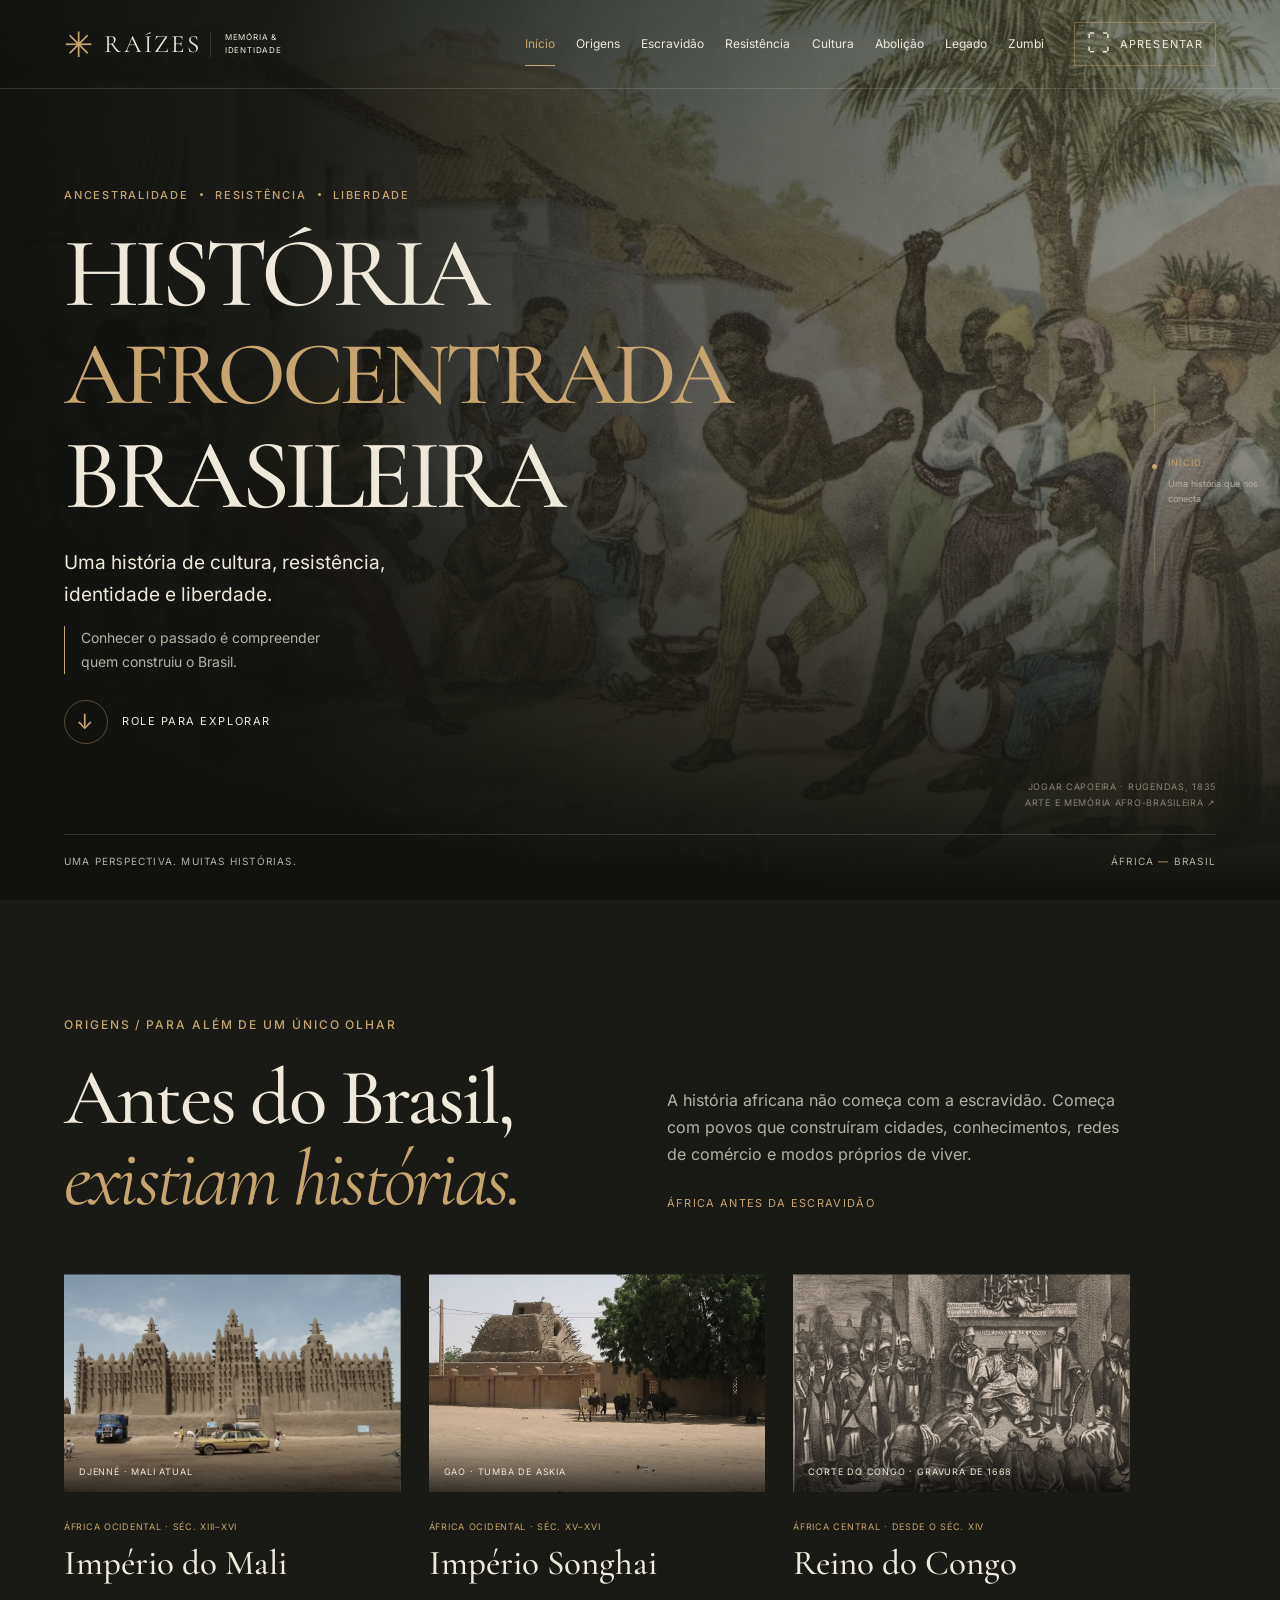
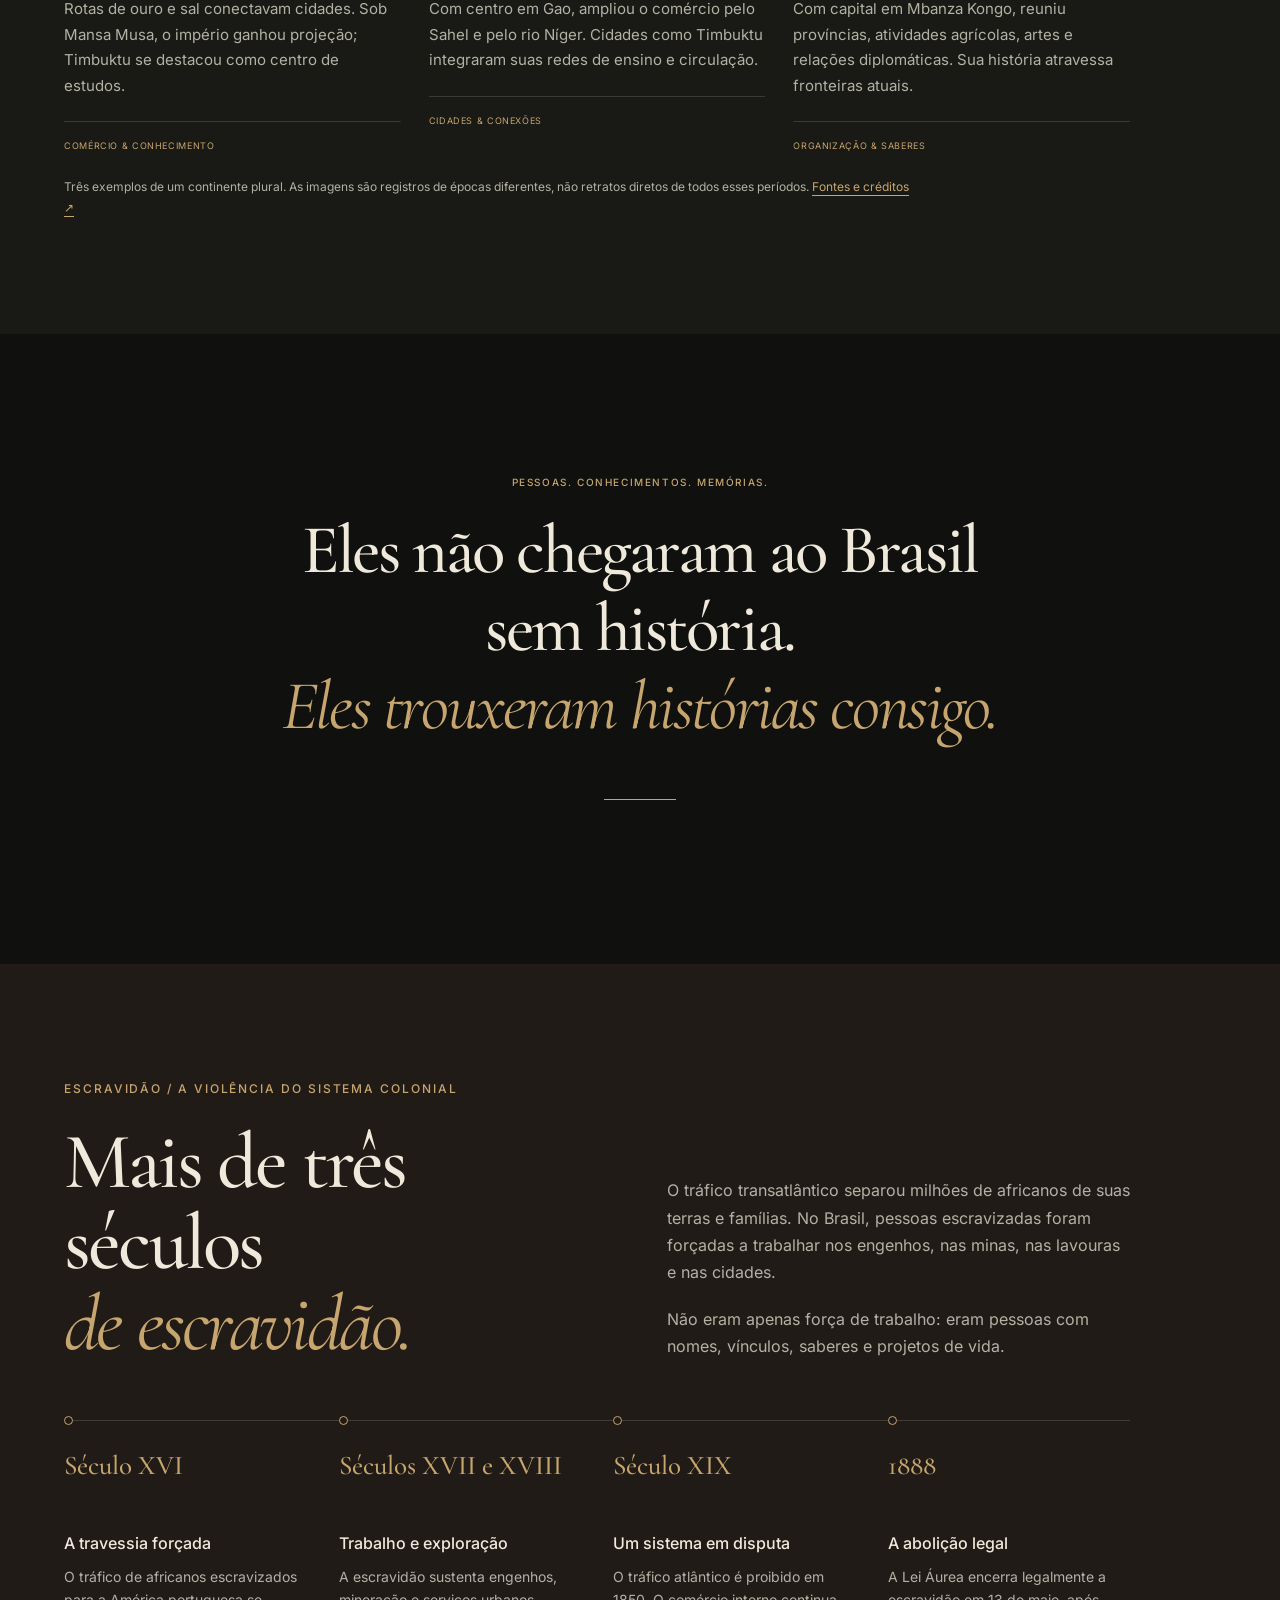
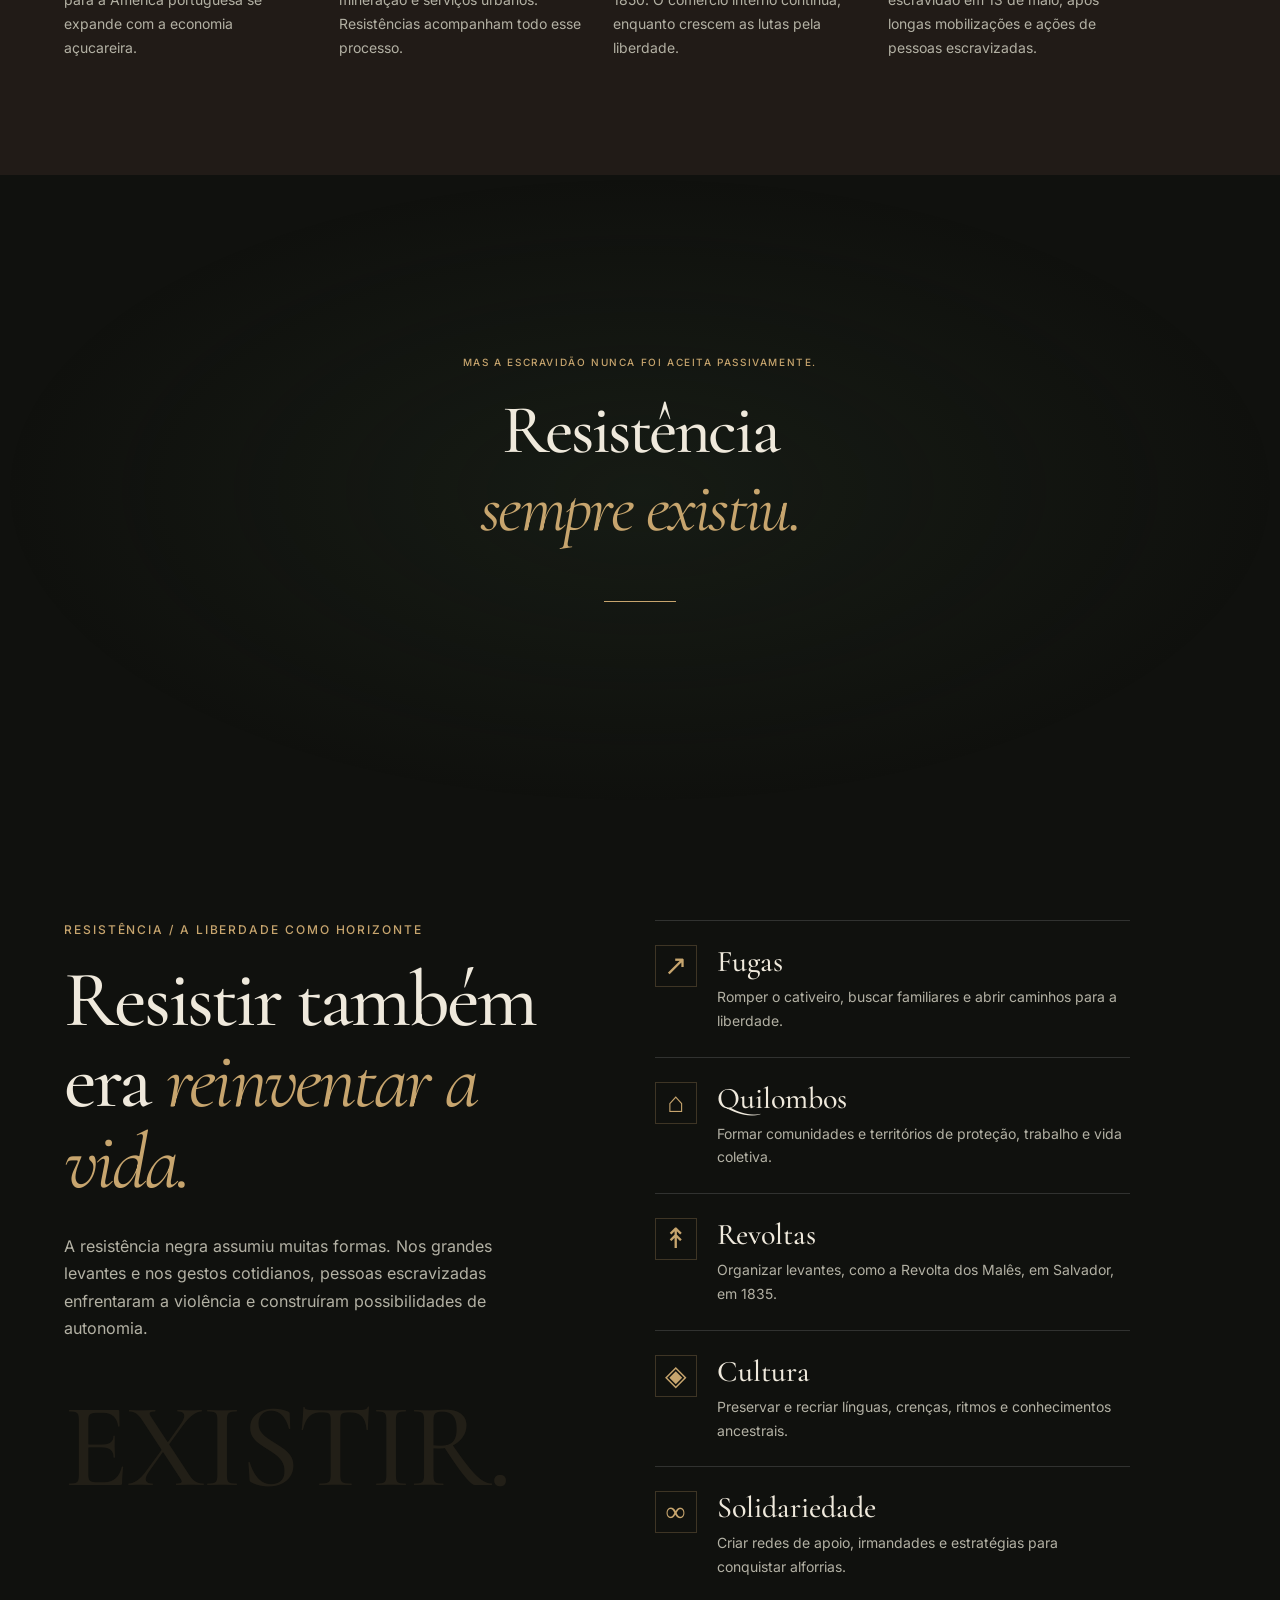
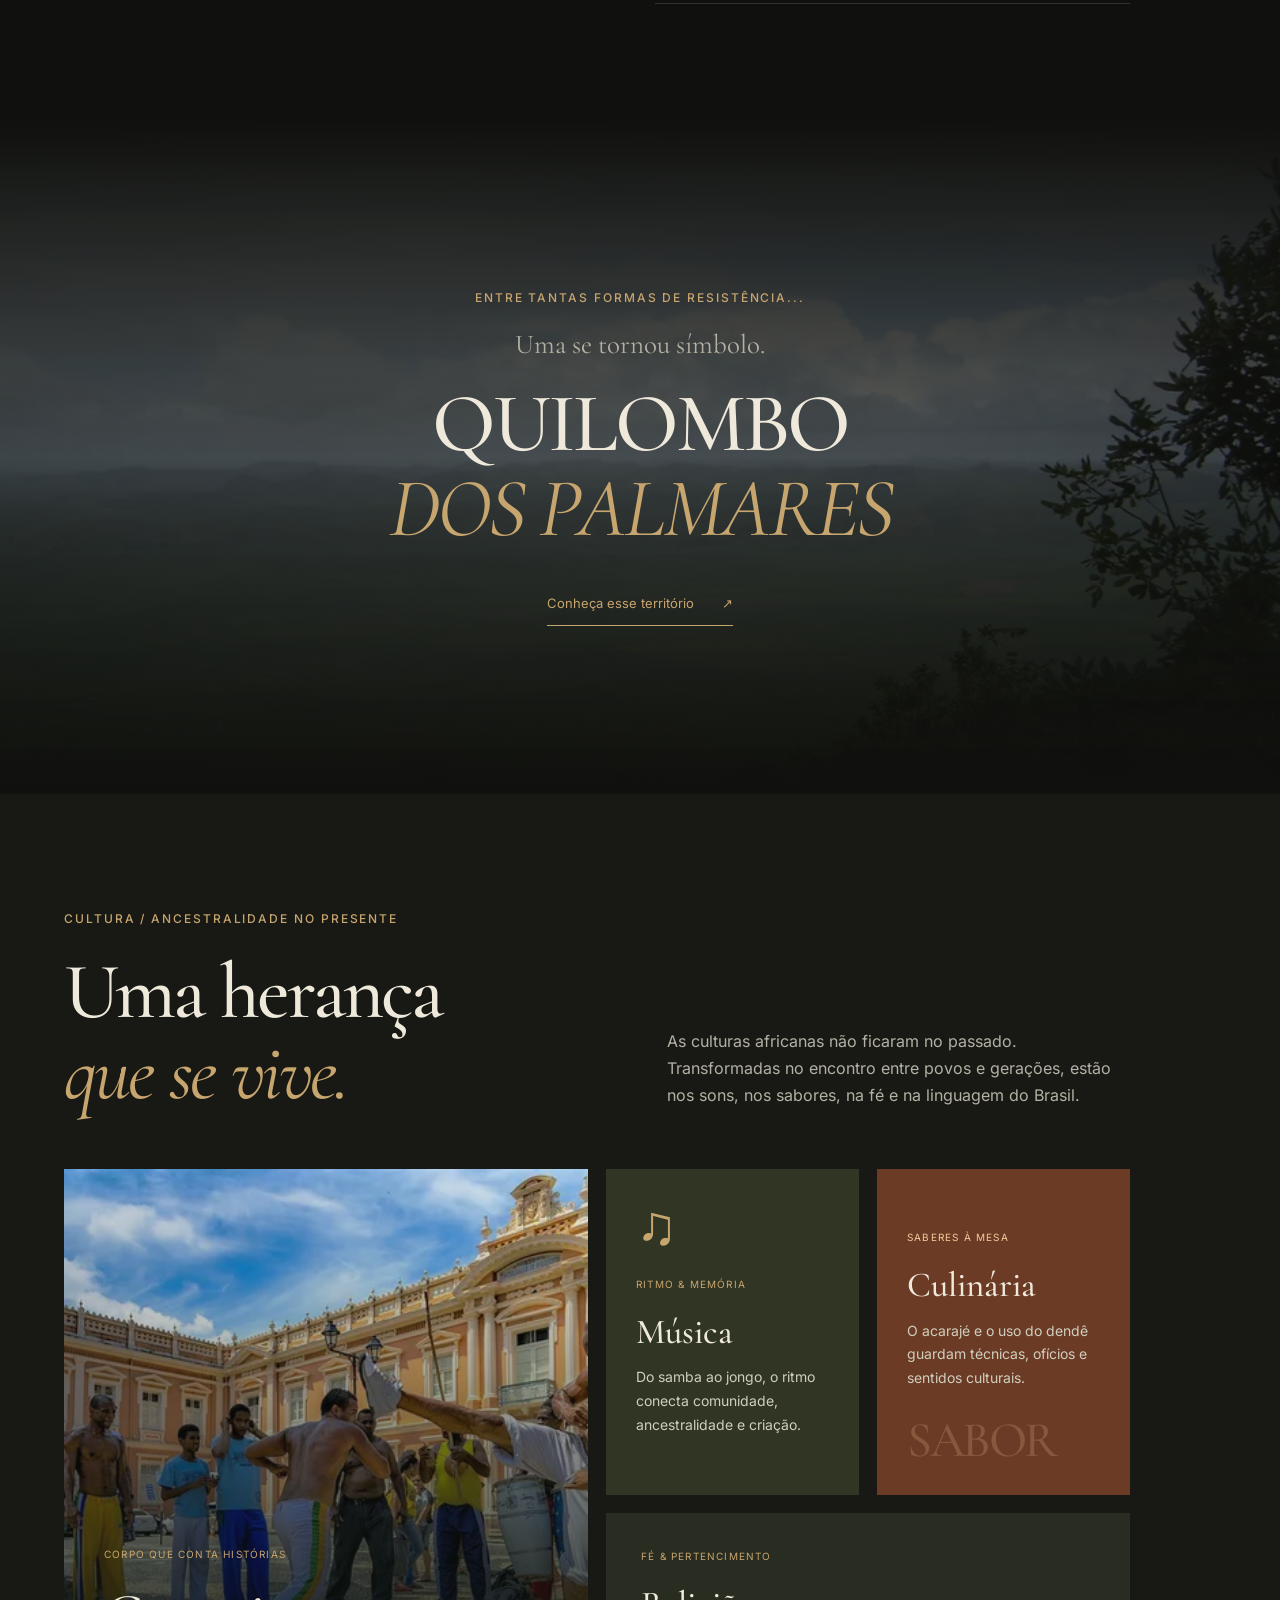
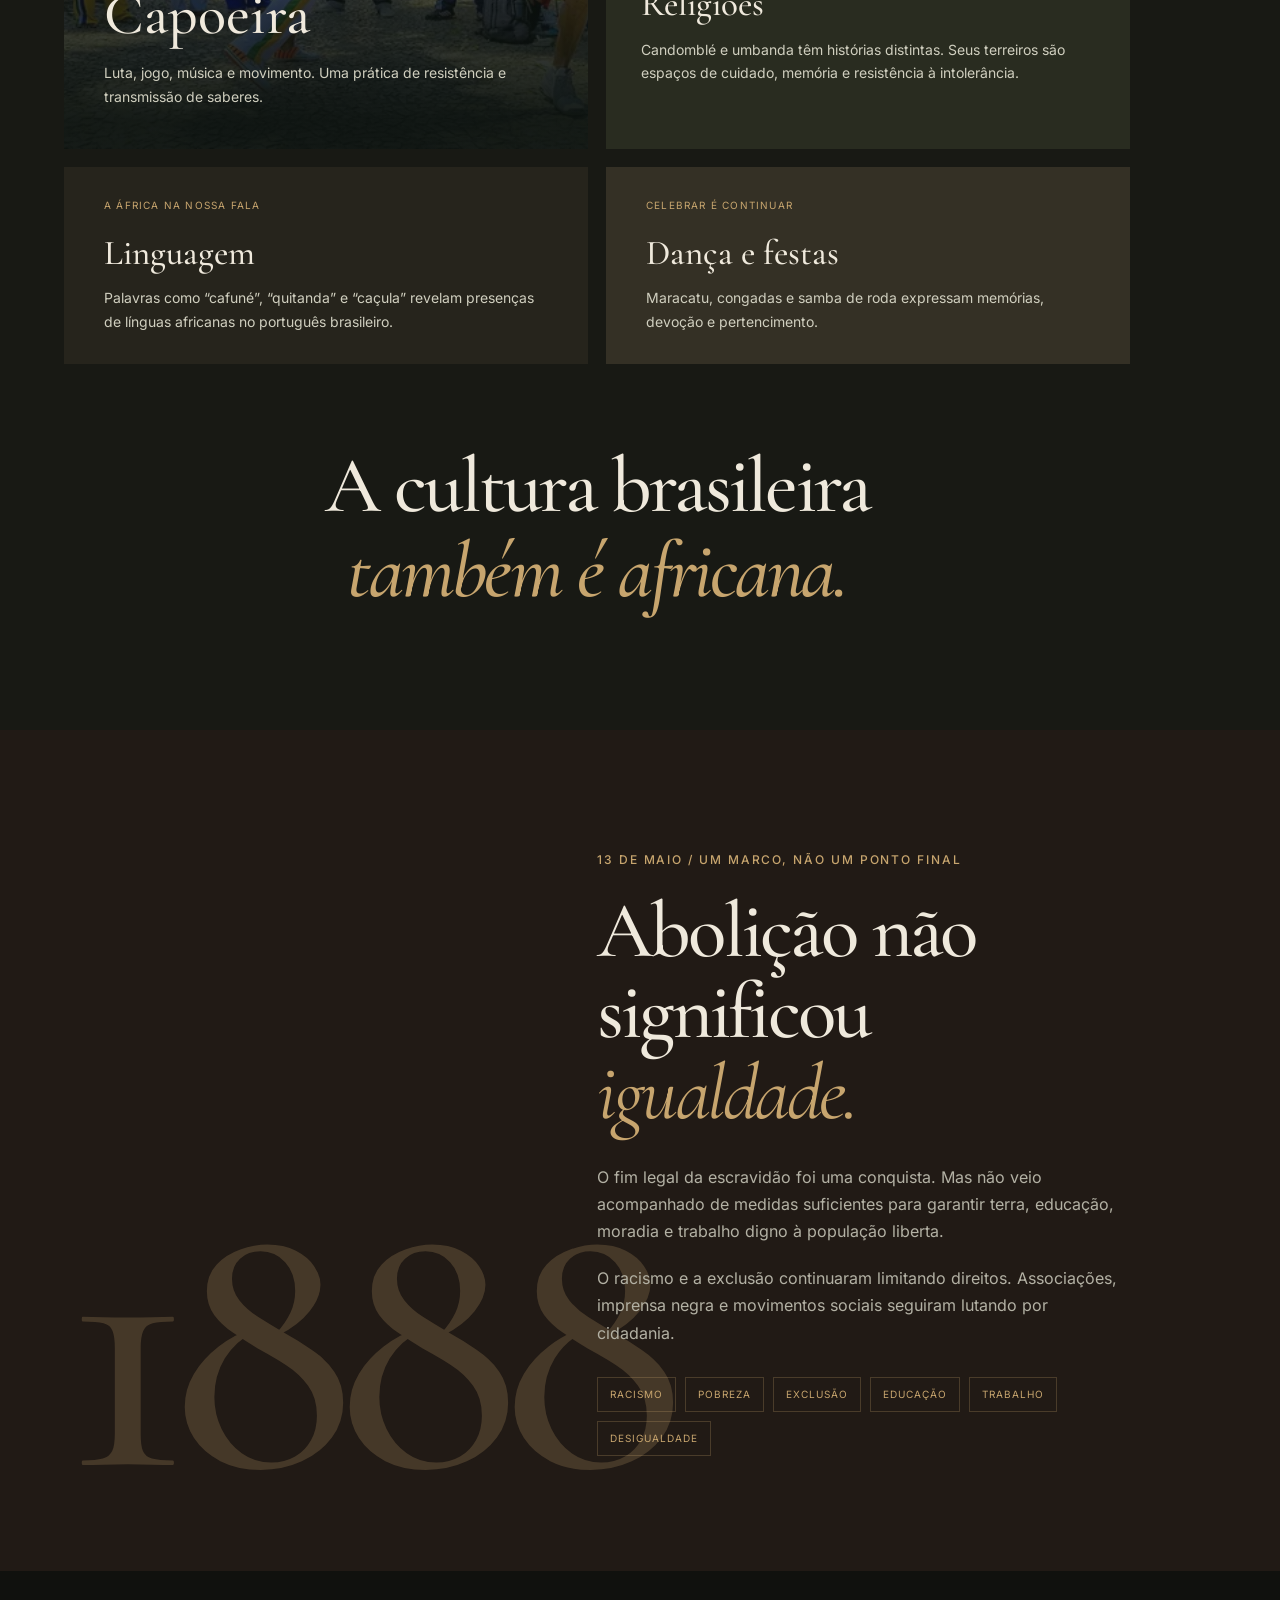
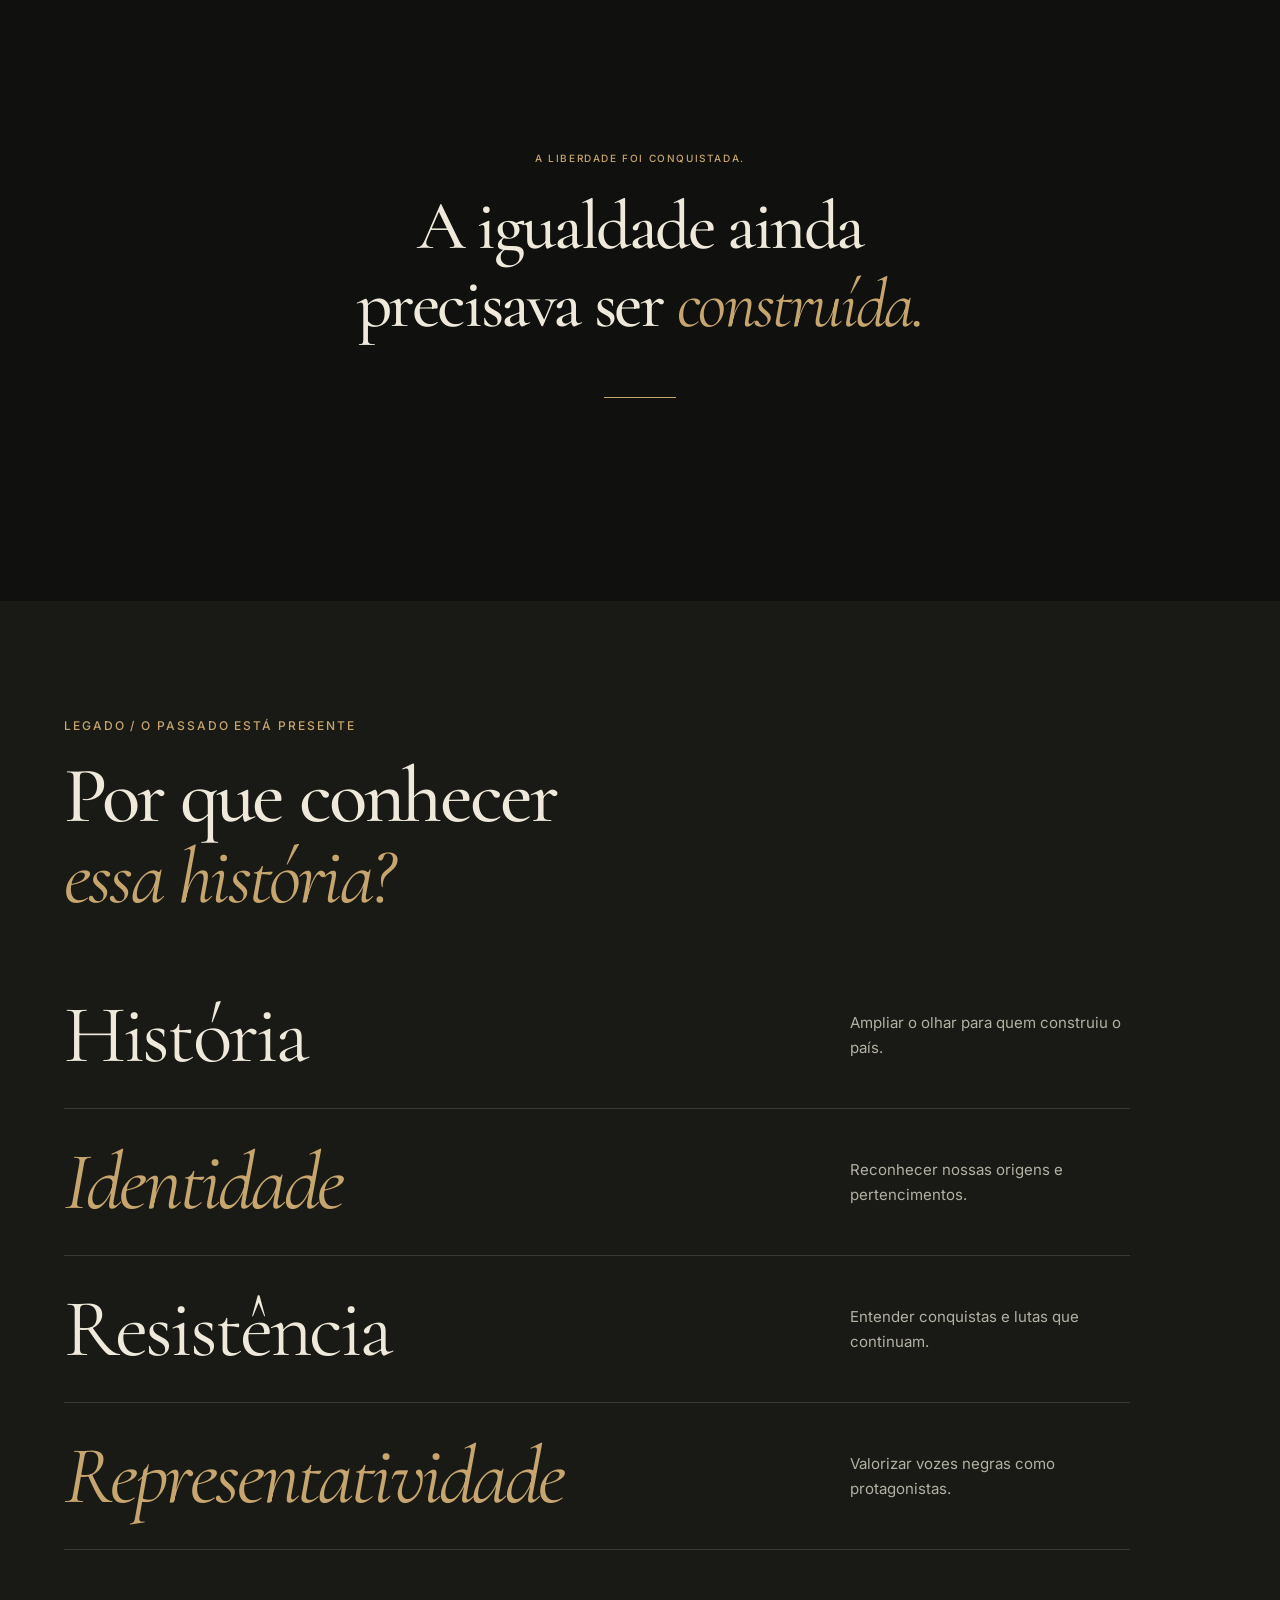
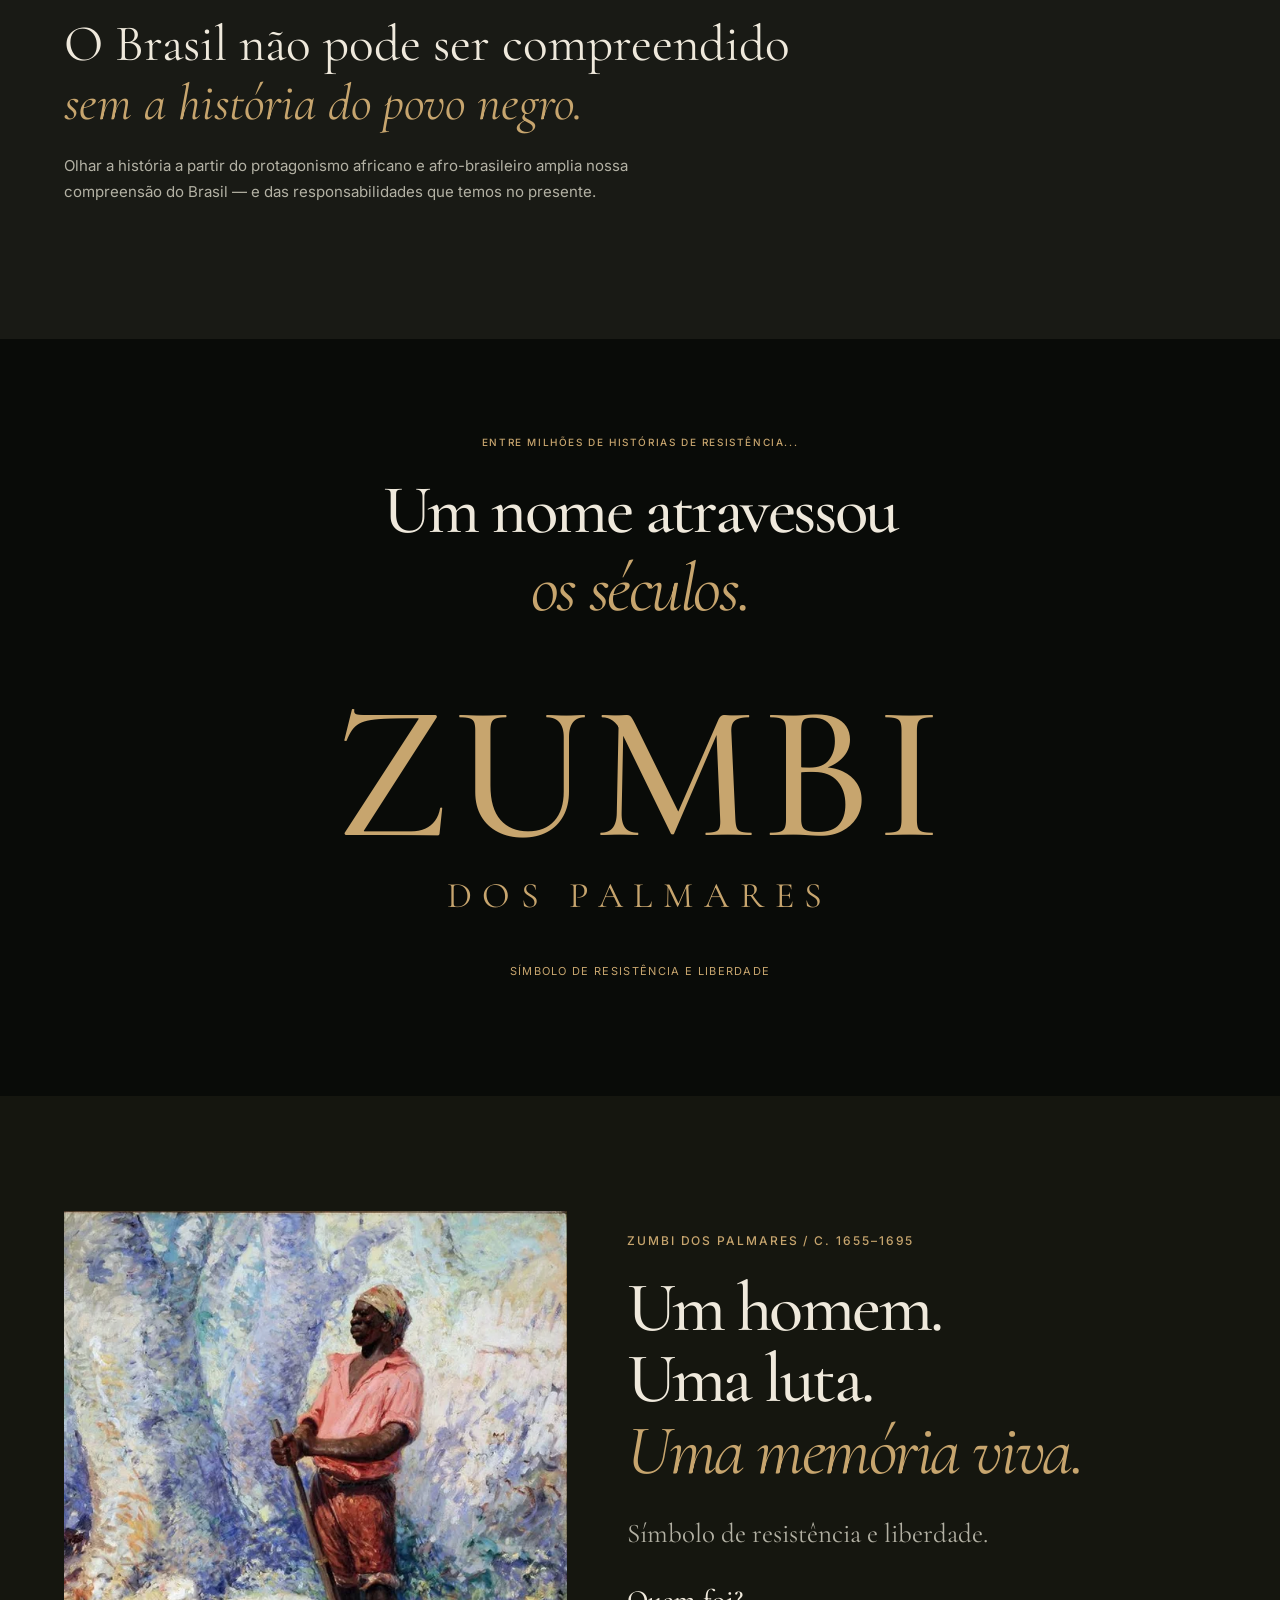
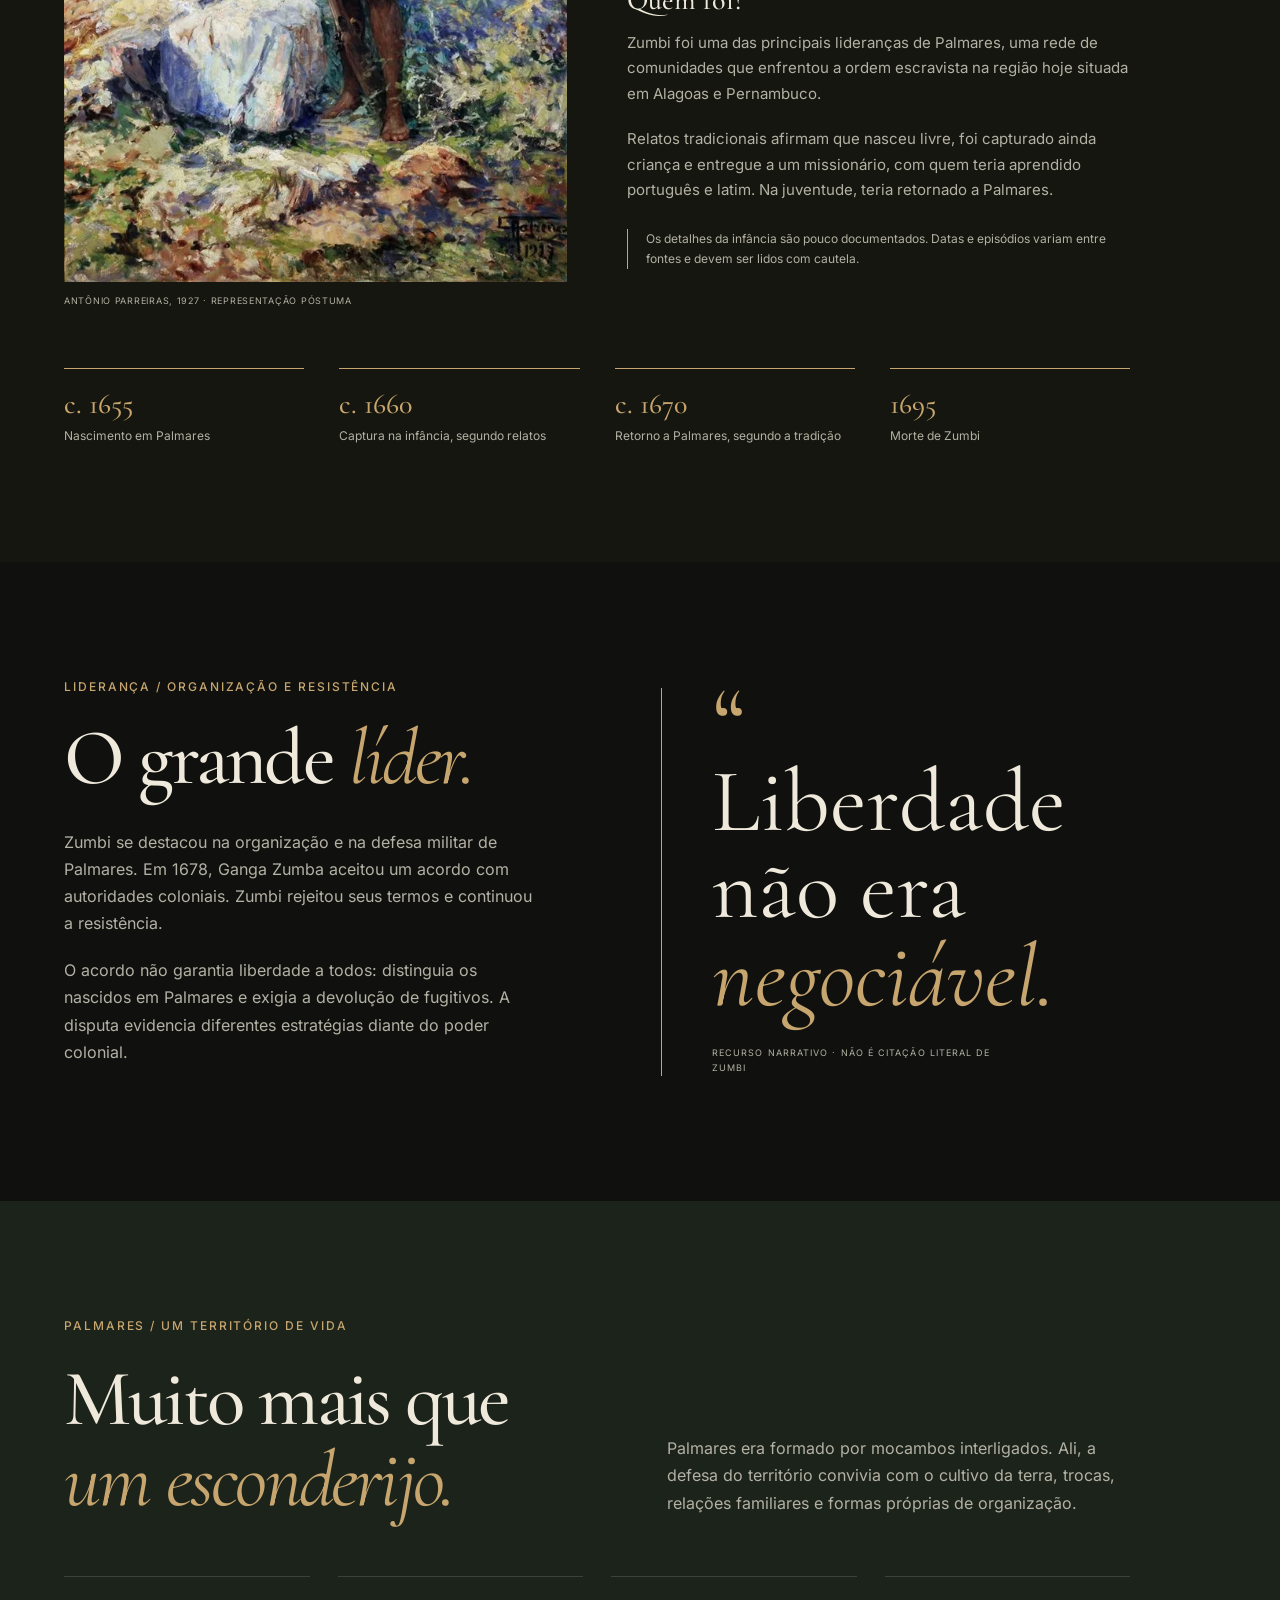
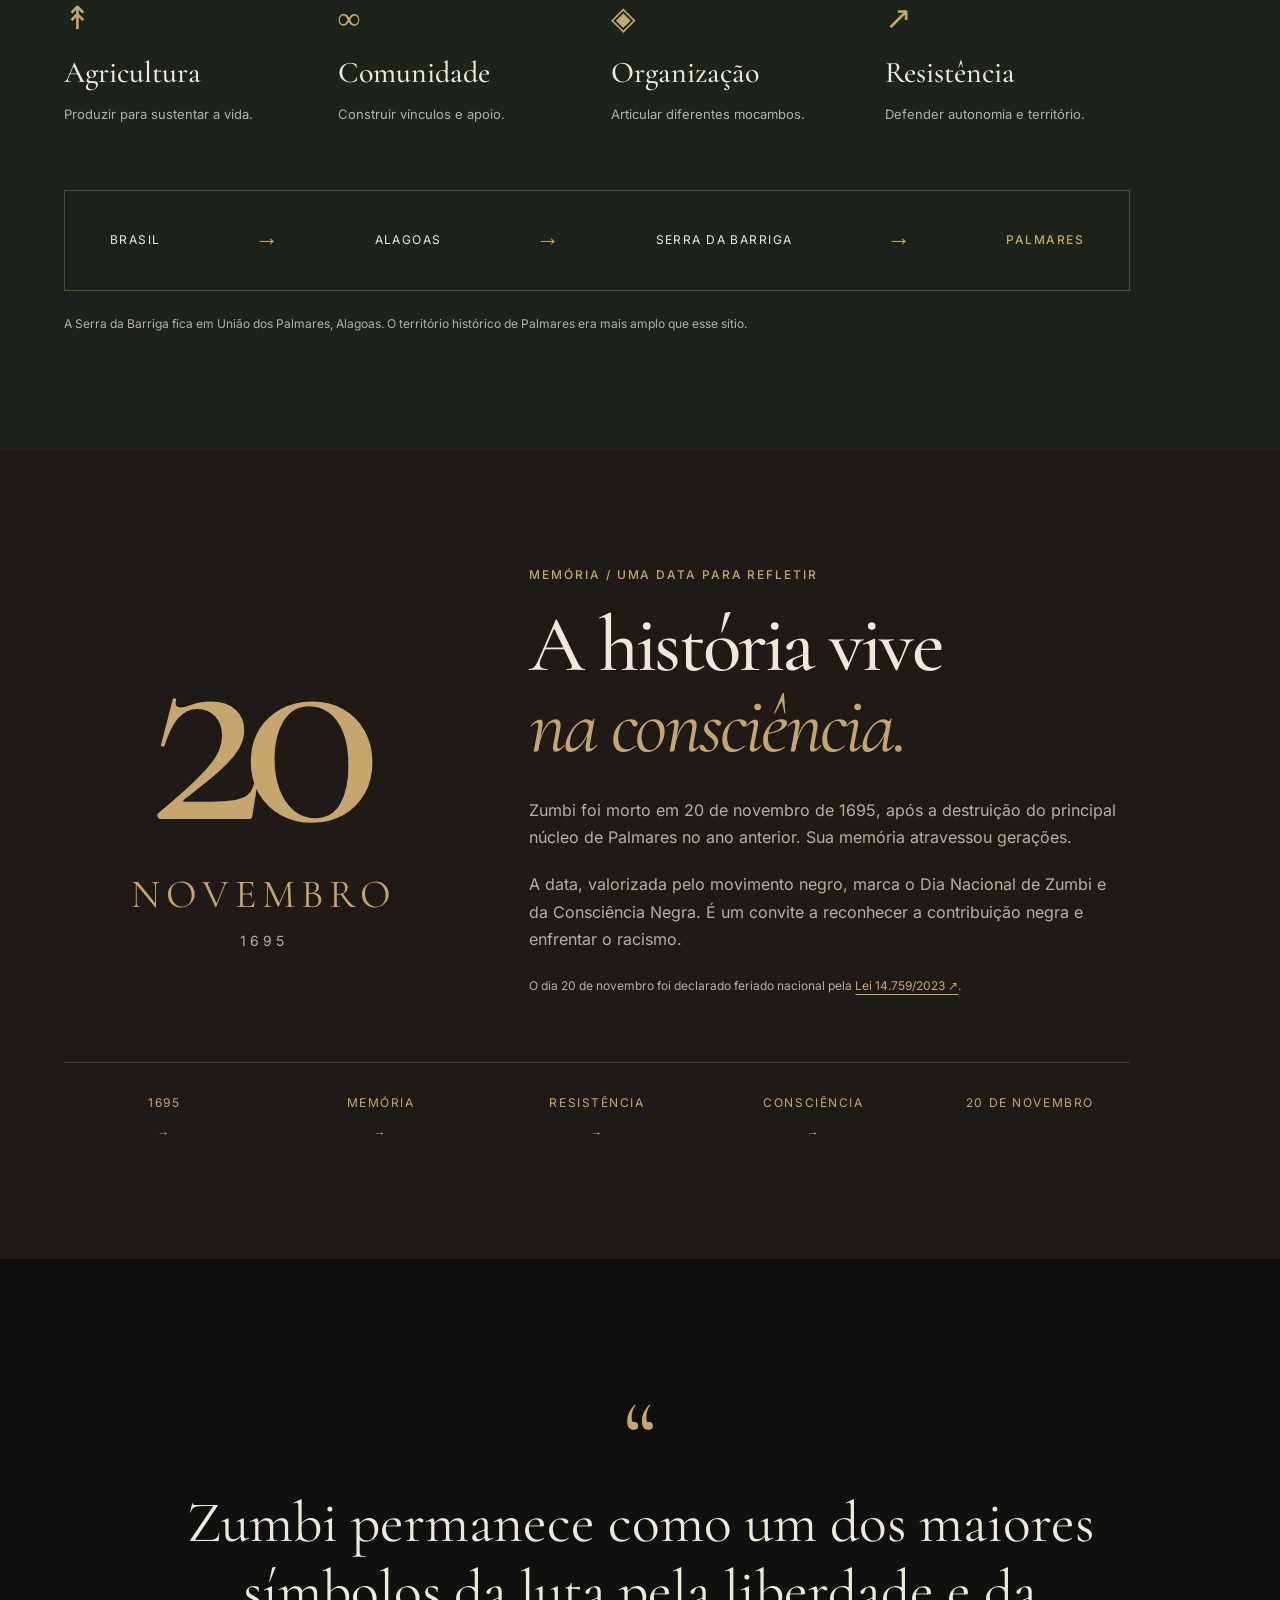
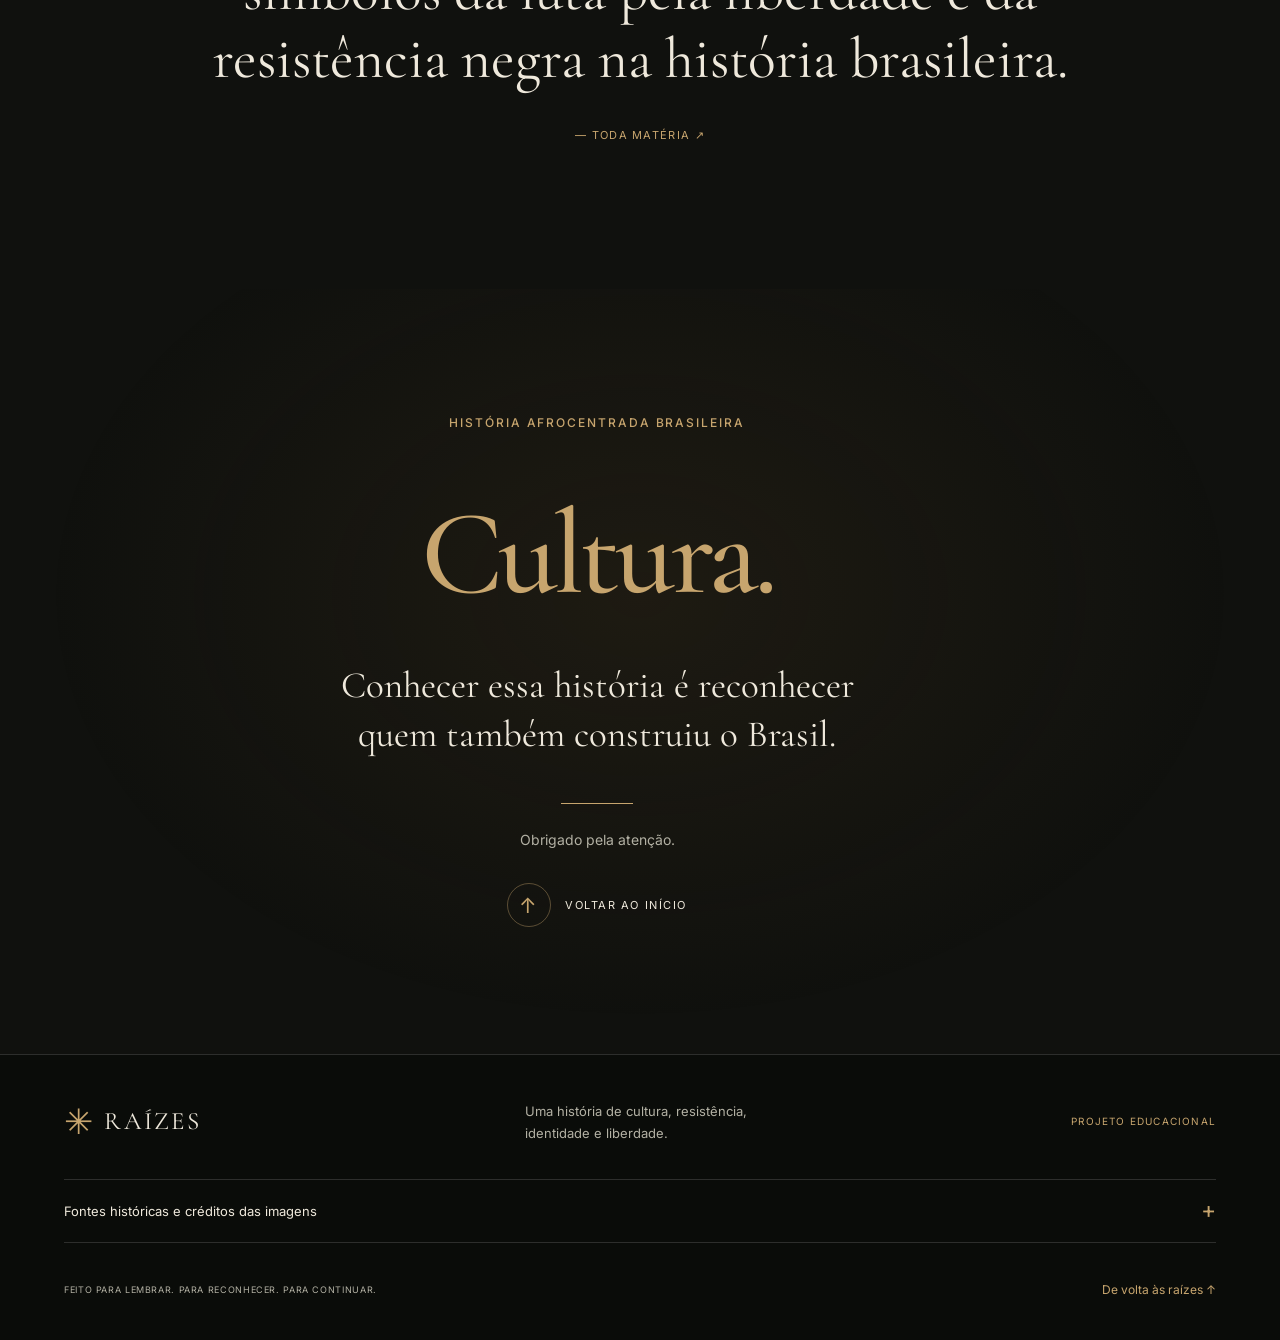
==== index.html @ 127a524a "Publica apresentação História Afrocentrada Brasileira" ====
<!DOCTYPE html>
<html lang="pt-BR">
  <head>
    <meta charset="utf-8">
    <meta name="viewport" content="width=device-width, initial-scale=1.0, viewport-fit=cover">
    <meta name="theme-color" content="#10110e">
    <meta name="description" content="Uma experiência sobre história, resistência e protagonismo africano e afro-brasileiro na formação do Brasil.">
    <title>Raízes — História Afrocentrada Brasileira</title>
    <link rel="icon" type="image/svg+xml" href="data:image/svg+xml,%3Csvg xmlns='http://www.w3.org/2000/svg' viewBox='0 0 32 32'%3E%3Crect width='32' height='32' rx='5' fill='%2310110e'/%3E%3Cpath d='M16 5v17m0-7L8 9m8 10 9-9M16 22l-8 5m8-5 8 5m-8-5v7' stroke='%23c7a56e' stroke-width='2' fill='none'/%3E%3C/svg%3E">
    <link rel="stylesheet" href="./assets/fonts/fonts.css">
    <link rel="stylesheet" href="./css/style.css">
    <script src="./js/script.js" defer>
    </script>
  </head>
  <body>
    <div class="loader" aria-hidden="true" hidden>
      <div class="loader-inner">
        <div class="loader-brand">RAÍZES</div>
        <p class="eyebrow">QUE CONSTROEM O BRASIL</p>
        <div class="loader-line">
          <span>
          </span>
        </div>
        <p class="loader-motto">História. Resistência. Identidade.</p>
        <span class="loader-count">0%</span>
        <p class="loader-final">Conhecer o passado é compreender o presente.</p>
      </div>
    </div>
    <a class="skip-link" href="#conteudo">Pular para o conteúdo</a>
    <div class="reading-progress" aria-hidden="true">
      <span>
      </span>
    </div>
    <header class="site-header">
      <a class="brand" href="#inicio" aria-label="Raízes — início">
        <span class="brand-mark" aria-hidden="true">✳</span> RAÍZES<span class="brand-caption">MEMÓRIA & IDENTIDADE</span>
      </a>
      <nav class="desktop-nav" aria-label="Capítulos">
        <a href="#inicio">Início</a>
        <a href="#origens">Origens</a>
        <a href="#escravidao">Escravidão</a>
        <a href="#resistencia">Resistência</a>
        <a href="#cultura">Cultura</a>
        <a href="#abolicao">Abolição</a>
        <a href="#legado">Legado</a>
        <a href="#zumbi">Zumbi</a>
      </nav>
      <button class="present-button" type="button">
        <span aria-hidden="true">⛶</span>
        <span class="present-label">APRESENTAR</span>
      </button>
      <button class="menu-toggle" aria-label="Abrir menu" aria-controls="mobile-menu" aria-expanded="false">
        <span>
        </span>
        <span>
        </span>
      </button>
    </header>
    <dialog id="mobile-menu" class="mobile-menu" aria-label="Navegação por capítulos">
      <div class="menu-heading">
        <span class="eyebrow">EXPLORE A HISTÓRIA</span>
        <button class="menu-close" aria-label="Fechar menu">×</button>
      </div>
      <nav aria-label="Capítulos no celular">
        <a href="#inicio">Início<span>Uma história que nos conecta</span>
        </a>
        <a href="#origens">Origens<span>África antes da escravidão</span>
        </a>
        <a href="#escravidao">Escravidão<span>Uma travessia forçada</span>
        </a>
        <a href="#resistencia">Resistência<span>Quilombos e revoltas</span>
        </a>
        <a href="#cultura">Cultura<span>Heranças que vivem</span>
        </a>
        <a href="#abolicao">Abolição<span>Liberdade e seus caminhos</span>
        </a>
        <a href="#legado">Legado<span>Reconhecer para transformar</span>
        </a>
        <a href="#zumbi">Zumbi<span>Um nome atravessa os séculos</span>
        </a>
      </nav>
      <p class="menu-foot">HISTÓRIA. RESISTÊNCIA. IDENTIDADE.</p>
    </dialog>
    <aside class="story-nav" aria-label="Você está neste capítulo">
      <div class="story-stem">
      </div>
      <a href="#inicio">
        <span class="story-label">Início</span>
        <span class="story-subtitle">Uma história que nos conecta</span>
      </a>
      <div class="story-stem">
      </div>
    </aside>
    <div class="mobile-chapter" aria-hidden="true">
      <span>Início</span>
      <i>
      </i>
    </div>
    <main id="conteudo">
      <section class="hero chapter" id="inicio" data-label="Início" data-subtitle="Uma história que nos conecta" data-step>
        <div class="hero-art" aria-hidden="true">
          <picture>
            <source media="(max-width: 600px)" srcset="./assets/images/hero-small.webp">
            <img src="./assets/images/hero.webp" alt="" width="1600" height="1108" fetchpriority="high">
          </picture>
        </div>
        <div class="hero-content">
          <p class="eyebrow">ANCESTRALIDADE <i>
            </i> RESISTÊNCIA <i>
            </i> LIBERDADE</p>
          <h1>
            <span>HISTÓRIA</span>
            <span class="gold">AFROCENTRADA</span>
            <span>BRASILEIRA</span>
          </h1>
          <p class="hero-subtitle">Uma história de cultura, resistência,<br class="desktop-break"> identidade e liberdade.</p>
          <p class="hero-note">Conhecer o passado é compreender<br> quem construiu o Brasil.</p>
          <a class="explore" href="#origens">
            <span class="circle-arrow" aria-hidden="true">↓</span> ROLE PARA EXPLORAR</a>
        </div>
        <div class="hero-bottom">
          <span>UMA PERSPECTIVA. MUITAS HISTÓRIAS.</span>
          <span>ÁFRICA <span class="gold">—</span> BRASIL</span>
        </div>
        <a class="hero-art-credit" href="#fontes">JOGAR CAPOEIRA · RUGENDAS, 1835<br>ARTE E MEMÓRIA AFRO-BRASILEIRA ↗</a>
      </section>
      <section class="chapter section origins" id="origens" data-label="Origens" data-subtitle="África antes da escravidão" data-step>
        <div class="section-heading reveal">
          <p class="eyebrow">ORIGENS / PARA ALÉM DE UM ÚNICO OLHAR</p>
          <h2>Antes do Brasil,<br>
            <em>existiam histórias.</em>
          </h2>
          <div class="heading-aside">
            <p>A história africana não começa com a escravidão. Começa com povos que construíram cidades, conhecimentos, redes de comércio e modos próprios de viver.</p>
            <span class="micro-label">ÁFRICA ANTES DA ESCRAVIDÃO</span>
          </div>
        </div>
        <div class="origin-grid">
          <article class="origin-card reveal">
            <figure>
              <img src="./assets/images/mali.webp" alt="Arquitetura de terra da Grande Mesquita de Djenné, no Mali" width="800" height="530" loading="lazy">
              <figcaption>DJENNÉ · MALI ATUAL</figcaption>
            </figure>
            <div>
              <span class="micro-label">ÁFRICA OCIDENTAL · SÉC. XIII–XVI</span>
              <h3>Império do Mali</h3>
              <p>Rotas de ouro e sal conectavam cidades. Sob Mansa Musa, o império ganhou projeção; Timbuktu se destacou como centro de estudos.</p>
              <span class="card-tag">COMÉRCIO & CONHECIMENTO</span>
            </div>
          </article>
          <article class="origin-card reveal">
            <figure>
              <img src="./assets/images/songhai.webp" alt="Tumba de Askia em Gao, testemunho arquitetônico do Império Songhai" width="800" height="530" loading="lazy">
              <figcaption>GAO · TUMBA DE ASKIA</figcaption>
            </figure>
            <div>
              <span class="micro-label">ÁFRICA OCIDENTAL · SÉC. XV–XVI</span>
              <h3>Império Songhai</h3>
              <p>Com centro em Gao, ampliou o comércio pelo Sahel e pelo rio Níger. Cidades como Timbuktu integraram suas redes de ensino e circulação.</p>
              <span class="card-tag">CIDADES & CONEXÕES</span>
            </div>
          </article>
          <article class="origin-card reveal">
            <figure>
              <img src="./assets/images/congo.webp" alt="Gravura europeia do século XVII representando a corte do Reino do Congo" width="800" height="530" loading="lazy">
              <figcaption>CORTE DO CONGO · GRAVURA DE 1668</figcaption>
            </figure>
            <div>
              <span class="micro-label">ÁFRICA CENTRAL · DESDE O SÉC. XIV</span>
              <h3>Reino do Congo</h3>
              <p>Com capital em Mbanza Kongo, reuniu províncias, atividades agrícolas, artes e relações diplomáticas. Sua história atravessa fronteiras atuais.</p>
              <span class="card-tag">ORGANIZAÇÃO & SABERES</span>
            </div>
          </article>
        </div>
        <p class="source-note">Três exemplos de um continente plural. As imagens são registros de épocas diferentes, não retratos diretos de todos esses períodos. <a href="#fontes">Fontes e créditos ↗</a>
        </p>
      </section>
      <section class="interlude" data-step>
        <p class="eyebrow reveal">PESSOAS. CONHECIMENTOS. MEMÓRIAS.</p>
        <h2 class="reveal">Eles não chegaram ao Brasil<br>sem história.<br>
          <em>Eles trouxeram histórias consigo.</em>
        </h2>
        <span class="draw-line" aria-hidden="true">
        </span>
      </section>
      <section class="chapter section slavery" id="escravidao" data-label="Escravidão" data-subtitle="Uma travessia forçada" data-step>
        <div class="section-heading reveal">
          <p class="eyebrow">ESCRAVIDÃO / A VIOLÊNCIA DO SISTEMA COLONIAL</p>
          <h2>Mais de três séculos<br>
            <em>de escravidão.</em>
          </h2>
          <div class="heading-aside">
            <p>O tráfico transatlântico separou milhões de africanos de suas terras e famílias. No Brasil, pessoas escravizadas foram forçadas a trabalhar nos engenhos, nas minas, nas lavouras e nas cidades.</p>
            <p>Não eram apenas força de trabalho: eram pessoas com nomes, vínculos, saberes e projetos de vida.</p>
          </div>
        </div>
        <div class="timeline" aria-label="Linha do tempo da escravidão no Brasil">
          <span class="timeline-track" aria-hidden="true">
            <i>
            </i>
          </span>
          <article class="reveal">
            <span class="timeline-dot">
            </span>
            <p class="timeline-date">Século XVI</p>
            <h3>A travessia forçada</h3>
            <p>O tráfico de africanos escravizados para a América portuguesa se expande com a economia açucareira.</p>
          </article>
          <article class="reveal">
            <span class="timeline-dot">
            </span>
            <p class="timeline-date">Séculos XVII e XVIII</p>
            <h3>Trabalho e exploração</h3>
            <p>A escravidão sustenta engenhos, mineração e serviços urbanos. Resistências acompanham todo esse processo.</p>
          </article>
          <article class="reveal">
            <span class="timeline-dot">
            </span>
            <p class="timeline-date">Século XIX</p>
            <h3>Um sistema em disputa</h3>
            <p>O tráfico atlântico é proibido em 1850. O comércio interno continua, enquanto crescem as lutas pela liberdade.</p>
          </article>
          <article class="reveal">
            <span class="timeline-dot">
            </span>
            <p class="timeline-date">1888</p>
            <h3>A abolição legal</h3>
            <p>A Lei Áurea encerra legalmente a escravidão em 13 de maio, após longas mobilizações e ações de pessoas escravizadas.</p>
          </article>
        </div>
      </section>
      <section class="interlude resistance-transition" data-step>
        <p class="eyebrow reveal">MAS A ESCRAVIDÃO NUNCA FOI ACEITA PASSIVAMENTE.</p>
        <h2 class="reveal">Resistência<br>
          <em>sempre existiu.</em>
        </h2>
        <span class="draw-line" aria-hidden="true">
        </span>
      </section>
      <section class="chapter section resistance" id="resistencia" data-label="Resistência" data-subtitle="Quilombos e revoltas" data-step>
        <div class="resistance-intro reveal">
          <p class="eyebrow">RESISTÊNCIA / A LIBERDADE COMO HORIZONTE</p>
          <h2>Resistir também<br>era <em>reinventar a vida.</em>
          </h2>
          <p>A resistência negra assumiu muitas formas. Nos grandes levantes e nos gestos cotidianos, pessoas escravizadas enfrentaram a violência e construíram possibilidades de autonomia.</p>
          <span class="oversize-word" aria-hidden="true">EXISTIR.</span>
        </div>
        <div class="resistance-list">
          <article class="reveal">
            <span class="resistance-icon" aria-hidden="true">↗</span>
            <div>
              <h3>Fugas</h3>
              <p>Romper o cativeiro, buscar familiares e abrir caminhos para a liberdade.</p>
            </div>
          </article>
          <article class="reveal">
            <span class="resistance-icon" aria-hidden="true">⌂</span>
            <div>
              <h3>Quilombos</h3>
              <p>Formar comunidades e territórios de proteção, trabalho e vida coletiva.</p>
            </div>
          </article>
          <article class="reveal">
            <span class="resistance-icon" aria-hidden="true">↟</span>
            <div>
              <h3>Revoltas</h3>
              <p>Organizar levantes, como a Revolta dos Malês, em Salvador, em 1835.</p>
            </div>
          </article>
          <article class="reveal">
            <span class="resistance-icon" aria-hidden="true">◈</span>
            <div>
              <h3>Cultura</h3>
              <p>Preservar e recriar línguas, crenças, ritmos e conhecimentos ancestrais.</p>
            </div>
          </article>
          <article class="reveal">
            <span class="resistance-icon" aria-hidden="true">∞</span>
            <div>
              <h3>Solidariedade</h3>
              <p>Criar redes de apoio, irmandades e estratégias para conquistar alforrias.</p>
            </div>
          </article>
        </div>
      </section>
      <section class="palmares-reveal image-section" data-step>
        <img src="./assets/images/serra.webp" srcset="./assets/images/serra-small.webp 640w, ./assets/images/serra.webp 1000w" sizes="100vw" alt="Paisagem da Serra da Barriga, território histórico de Palmares em Alagoas" loading="lazy" width="1600" height="1000">
        <div class="image-section-content">
          <p class="eyebrow reveal">ENTRE TANTAS FORMAS DE RESISTÊNCIA...</p>
          <p class="reveal serif-small">Uma se tornou símbolo.</p>
          <h2 class="reveal">QUILOMBO<br>
            <em>DOS PALMARES</em>
          </h2>
          <a href="#palmares" class="text-link">Conheça esse território <span aria-hidden="true">↗</span>
          </a>
        </div>
      </section>
      <section class="chapter section culture" id="cultura" data-label="Cultura" data-subtitle="Heranças que vivem" data-step>
        <div class="section-heading reveal">
          <p class="eyebrow">CULTURA / ANCESTRALIDADE NO PRESENTE</p>
          <h2>Uma herança<br>
            <em>que se vive.</em>
          </h2>
          <div class="heading-aside">
            <p>As culturas africanas não ficaram no passado. Transformadas no encontro entre povos e gerações, estão nos sons, nos sabores, na fé e na linguagem do Brasil.</p>
          </div>
        </div>
        <div class="culture-grid">
          <article class="culture-card capoeira reveal">
            <img src="./assets/images/capoeira.webp" srcset="./assets/images/capoeira-small.webp 640w, ./assets/images/capoeira.webp 1000w" sizes="(max-width: 899px) 100vw, 50vw" alt="Roda de capoeira no Pelourinho, Salvador, fotografada por Eliasrosal em 2014" width="1280" height="853" loading="lazy">
            <div>
              <span class="micro-label">CORPO QUE CONTA HISTÓRIAS</span>
              <h3>Capoeira</h3>
              <p>Luta, jogo, música e movimento. Uma prática de resistência e transmissão de saberes.</p>
            </div>
          </article>
          <article class="culture-card music reveal">
            <span class="culture-symbol" aria-hidden="true">♫</span>
            <span class="micro-label">RITMO & MEMÓRIA</span>
            <h3>Música</h3>
            <p>Do samba ao jongo, o ritmo conecta comunidade, ancestralidade e criação.</p>
          </article>
          <article class="culture-card food reveal">
            <span class="micro-label">SABERES À MESA</span>
            <h3>Culinária</h3>
            <p>O acarajé e o uso do dendê guardam técnicas, ofícios e sentidos culturais.</p>
            <span class="culture-word" aria-hidden="true">SABOR</span>
          </article>
          <article class="culture-card religion reveal">
            <span class="micro-label">FÉ & PERTENCIMENTO</span>
            <h3>Religiões</h3>
            <p>Candomblé e umbanda têm histórias distintas. Seus terreiros são espaços de cuidado, memória e resistência à intolerância.</p>
          </article>
          <article class="culture-card language reveal">
            <span class="micro-label">A ÁFRICA NA NOSSA FALA</span>
            <h3>Linguagem</h3>
            <p>Palavras como “cafuné”, “quitanda” e “caçula” revelam presenças de línguas africanas no português brasileiro.</p>
          </article>
          <article class="culture-card dance reveal">
            <span class="micro-label">CELEBRAR É CONTINUAR</span>
            <h3>Dança e festas</h3>
            <p>Maracatu, congadas e samba de roda expressam memórias, devoção e pertencimento.</p>
          </article>
        </div>
        <p class="culture-statement reveal">A cultura brasileira<br>
          <em>também é africana.</em>
        </p>
      </section>
      <section class="chapter section abolition" id="abolicao" data-label="Abolição" data-subtitle="Liberdade e seus caminhos" data-step>
        <div class="abolition-year reveal" aria-label="1888">1888</div>
        <div class="abolition-content reveal">
          <p class="eyebrow">13 DE MAIO / UM MARCO, NÃO UM PONTO FINAL</p>
          <h2>Abolição não<br>significou <em>igualdade.</em>
          </h2>
          <p>O fim legal da escravidão foi uma conquista. Mas não veio acompanhado de medidas suficientes para garantir terra, educação, moradia e trabalho digno à população liberta.</p>
          <p>O racismo e a exclusão continuaram limitando direitos. Associações, imprensa negra e movimentos sociais seguiram lutando por cidadania.</p>
          <div class="issue-tags">
            <span>Racismo</span>
            <span>Pobreza</span>
            <span>Exclusão</span>
            <span>Educação</span>
            <span>Trabalho</span>
            <span>Desigualdade</span>
          </div>
        </div>
      </section>
      <section class="interlude" data-step>
        <p class="eyebrow reveal">A LIBERDADE FOI CONQUISTADA.</p>
        <h2 class="reveal">A igualdade ainda<br>precisava ser <em>construída.</em>
        </h2>
        <span class="draw-line" aria-hidden="true">
        </span>
      </section>
      <section class="chapter section legacy" id="legado" data-label="Legado" data-subtitle="Reconhecer para transformar" data-step>
        <div class="reveal">
          <p class="eyebrow">LEGADO / O PASSADO ESTÁ PRESENTE</p>
          <h2>Por que conhecer<br>
            <em>essa história?</em>
          </h2>
        </div>
        <div class="legacy-words">
          <article class="reveal">
            <h3>História</h3>
            <p>Ampliar o olhar para quem construiu o país.</p>
          </article>
          <article class="reveal">
            <h3>Identidade</h3>
            <p>Reconhecer nossas origens e pertencimentos.</p>
          </article>
          <article class="reveal">
            <h3>Resistência</h3>
            <p>Entender conquistas e lutas que continuam.</p>
          </article>
          <article class="reveal">
            <h3>Representatividade</h3>
            <p>Valorizar vozes negras como protagonistas.</p>
          </article>
        </div>
        <p class="legacy-conclusion reveal">O Brasil não pode ser compreendido<br>
          <em>sem a história do povo negro.</em>
        </p>
        <p class="legacy-note reveal">Olhar a história a partir do protagonismo africano e afro-brasileiro amplia nossa compreensão do Brasil — e das responsabilidades que temos no presente.</p>
      </section>
      <section class="interlude zumbi-transition" data-step>
        <p class="eyebrow reveal">ENTRE MILHÕES DE HISTÓRIAS DE RESISTÊNCIA...</p>
        <h2 class="reveal">Um nome atravessou<br>
          <em>os séculos.</em>
        </h2>
        <div class="zumbi-teaser reveal">ZUMBI<span>DOS PALMARES</span>
        </div>
        <p class="micro-label reveal">SÍMBOLO DE RESISTÊNCIA E LIBERDADE</p>
      </section>
      <section class="chapter section zumbi" id="zumbi" data-label="Zumbi" data-subtitle="Um nome atravessa os séculos" data-step>
        <figure class="zumbi-portrait reveal">
          <img src="./assets/images/zumbi.webp" srcset="./assets/images/zumbi-small.webp 640w, ./assets/images/zumbi.webp 713w" sizes="(max-width: 899px) 100vw, 50vw" alt="Representação artística de Zumbi por Antônio Parreiras, pintada em 1927" width="850" height="1400" loading="lazy">
          <figcaption>ANTÔNIO PARREIRAS, 1927 · REPRESENTAÇÃO PÓSTUMA</figcaption>
        </figure>
        <div class="zumbi-content">
          <p class="eyebrow reveal">ZUMBI DOS PALMARES / C. 1655–1695</p>
          <h2 class="reveal">Um homem.<br>Uma luta.<br>
            <em>Uma memória viva.</em>
          </h2>
          <p class="serif-small reveal">Símbolo de resistência e liberdade.</p>
          <div class="reveal">
            <h3>Quem foi?</h3>
            <p>Zumbi foi uma das principais lideranças de Palmares, uma rede de comunidades que enfrentou a ordem escravista na região hoje situada em Alagoas e Pernambuco.</p>
            <p>Relatos tradicionais afirmam que nasceu livre, foi capturado ainda criança e entregue a um missionário, com quem teria aprendido português e latim. Na juventude, teria retornado a Palmares.</p>
            <p class="historical-note">Os detalhes da infância são pouco documentados. Datas e episódios variam entre fontes e devem ser lidos com cautela.</p>
          </div>
        </div>
        <div class="zumbi-timeline">
          <article class="reveal">
            <span>c. 1655</span>
            <p>Nascimento em Palmares</p>
          </article>
          <article class="reveal">
            <span>c. 1660</span>
            <p>Captura na infância, segundo relatos</p>
          </article>
          <article class="reveal">
            <span>c. 1670</span>
            <p>Retorno a Palmares, segundo a tradição</p>
          </article>
          <article class="reveal">
            <span>1695</span>
            <p>Morte de Zumbi</p>
          </article>
        </div>
      </section>
      <section class="section leadership" data-step>
        <div class="reveal">
          <p class="eyebrow">LIDERANÇA / ORGANIZAÇÃO E RESISTÊNCIA</p>
          <h2>O grande <em>líder.</em>
          </h2>
          <p>Zumbi se destacou na organização e na defesa militar de Palmares. Em 1678, Ganga Zumba aceitou um acordo com autoridades coloniais. Zumbi rejeitou seus termos e continuou a resistência.</p>
          <p>O acordo não garantia liberdade a todos: distinguia os nascidos em Palmares e exigia a devolução de fugitivos. A disputa evidencia diferentes estratégias diante do poder colonial.</p>
        </div>
        <div class="leadership-quote reveal">
          <span class="quote-mark" aria-hidden="true">“</span>
          <p>Liberdade<br>não era<br>
            <em>negociável.</em>
          </p>
          <span class="micro-label">RECURSO NARRATIVO · NÃO É CITAÇÃO LITERAL DE ZUMBI</span>
        </div>
      </section>
      <section class="section palmares" id="palmares" data-step>
        <div class="section-heading reveal">
          <p class="eyebrow">PALMARES / UM TERRITÓRIO DE VIDA</p>
          <h2>Muito mais que<br>
            <em>um esconderijo.</em>
          </h2>
          <div class="heading-aside">
            <p>Palmares era formado por mocambos interligados. Ali, a defesa do território convivia com o cultivo da terra, trocas, relações familiares e formas próprias de organização.</p>
          </div>
        </div>
        <div class="palmares-values">
          <article class="reveal">
            <span aria-hidden="true">↟</span>
            <h3>Agricultura</h3>
            <p>Produzir para sustentar a vida.</p>
          </article>
          <article class="reveal">
            <span aria-hidden="true">∞</span>
            <h3>Comunidade</h3>
            <p>Construir vínculos e apoio.</p>
          </article>
          <article class="reveal">
            <span aria-hidden="true">◈</span>
            <h3>Organização</h3>
            <p>Articular diferentes mocambos.</p>
          </article>
          <article class="reveal">
            <span aria-hidden="true">↗</span>
            <h3>Resistência</h3>
            <p>Defender autonomia e território.</p>
          </article>
        </div>
        <div class="location-path" aria-label="Localização atual da Serra da Barriga">
          <span class="reveal">Brasil</span>
          <i aria-hidden="true">→</i>
          <span class="reveal">Alagoas</span>
          <i aria-hidden="true">→</i>
          <span class="reveal">Serra da Barriga</span>
          <i aria-hidden="true">→</i>
          <strong class="reveal">Palmares</strong>
        </div>
        <p class="source-note">A Serra da Barriga fica em União dos Palmares, Alagoas. O território histórico de Palmares era mais amplo que esse sítio.</p>
      </section>
      <section class="section november" id="consciencia" data-step>
        <div class="november-date reveal">
          <span>20</span>
          <strong>NOVEMBRO</strong>
          <small>1695</small>
        </div>
        <div class="november-content reveal">
          <p class="eyebrow">MEMÓRIA / UMA DATA PARA REFLETIR</p>
          <h2>A história vive<br>
            <em>na consciência.</em>
          </h2>
          <p>Zumbi foi morto em 20 de novembro de 1695, após a destruição do principal núcleo de Palmares no ano anterior. Sua memória atravessou gerações.</p>
          <p>A data, valorizada pelo movimento negro, marca o Dia Nacional de Zumbi e da Consciência Negra. É um convite a reconhecer a contribuição negra e enfrentar o racismo.</p>
          <p class="source-note">O dia 20 de novembro foi declarado feriado nacional pela <a href="https://www.planalto.gov.br/ccivil_03/_ato2023-2026/2023/lei/l14759.htm" target="_blank" rel="noopener noreferrer">Lei 14.759/2023 ↗</a>.</p>
        </div>
        <ol class="memory-chain" aria-label="Da história à consciência">
          <li class="reveal">1695</li>
          <li class="reveal">Memória</li>
          <li class="reveal">Resistência</li>
          <li class="reveal">Consciência</li>
          <li class="reveal">20 de novembro</li>
        </ol>
      </section>
      <section class="interlude final-quote" data-step>
        <span class="quote-mark reveal" aria-hidden="true">“</span>
        <blockquote class="reveal">Zumbi permanece como um dos maiores símbolos da luta pela liberdade e da resistência negra na história brasileira.</blockquote>
        <a class="micro-label" href="https://www.todamateria.com.br/zumbi-dos-palmares/" target="_blank" rel="noopener noreferrer">— TODA MATÉRIA ↗</a>
      </section>
      <section class="closing section" id="encerramento" data-step>
        <p class="eyebrow reveal">HISTÓRIA AFROCENTRADA BRASILEIRA</p>
        <div class="closing-words" aria-label="Resistência. Cultura. Identidade. Liberdade.">
          <span class="active" aria-hidden="true">Resistência.</span>
          <span aria-hidden="true">Cultura.</span>
          <span aria-hidden="true">Identidade.</span>
          <span aria-hidden="true">Liberdade.</span>
        </div>
        <p class="closing-message reveal">Conhecer essa história é reconhecer<br>quem também construiu o Brasil.</p>
        <span class="draw-line" aria-hidden="true">
        </span>
        <p class="thanks reveal">Obrigado pela atenção.</p>
        <a href="#inicio" class="explore">
          <span class="circle-arrow" aria-hidden="true">↑</span> VOLTAR AO INÍCIO</a>
      </section>
    </main>
    <footer class="site-footer" id="fontes">
      <div class="footer-top">
        <a class="brand" href="#inicio">
          <span class="brand-mark" aria-hidden="true">✳</span> RAÍZES</a>
        <p>Uma história de cultura, resistência,<br>identidade e liberdade.</p>
        <span class="micro-label">PROJETO EDUCACIONAL</span>
      </div>
      <details>
        <summary>Fontes históricas e créditos das imagens <span aria-hidden="true">+</span>
        </summary>
        <div class="sources-content">
          <p>Esta apresentação é uma síntese educacional. As frases de transição são recursos narrativos, exceto a citação final identificada. Obras de artistas europeus refletem olhares de sua época e não substituem a perspectiva das pessoas representadas.</p>
          <h3>Para aprofundar</h3>
          <ul>
            <li>
              <a href="https://www.unesco.org/en/general-history-africa" target="_blank" rel="noopener noreferrer">UNESCO — História Geral da África ↗</a>
            </li>
            <li>
              <a href="https://whc.unesco.org/en/list/1139/" target="_blank" rel="noopener noreferrer">UNESCO — Tumba de Askia e Império Songhai ↗</a>
            </li>
            <li>
              <a href="https://whc.unesco.org/en/list/1511/" target="_blank" rel="noopener noreferrer">UNESCO — Mbanza Kongo ↗</a>
            </li>
            <li>
              <a href="https://www.gov.br/arquivonacional/pt-br/sites_eventos/sites-tematicos-1/brasil-oitocentista/temas-oitocentistas/legislacao-abolicionista-no-imperio" target="_blank" rel="noopener noreferrer">Arquivo Nacional — Legislação abolicionista ↗</a>
            </li>
            <li>
              <a href="https://www.gov.br/palmares/pt-br/midias/dossieserradabarriga.pdf" target="_blank" rel="noopener noreferrer">Fundação Cultural Palmares / Iphan — Dossiê Serra da Barriga ↗</a>
            </li>
            <li>
              <a href="https://bcr.iphan.gov.br/bens-culturais/roda-de-capoeira/" target="_blank" rel="noopener noreferrer">Iphan — Roda de Capoeira ↗</a>
            </li>
            <li>
              <a href="https://www.todamateria.com.br/zumbi-dos-palmares/" target="_blank" rel="noopener noreferrer">Toda Matéria — Zumbi dos Palmares ↗</a>
            </li>
          </ul>
          <h3>Imagens e contexto</h3>
          <div id="image-credits">
            <ul>
              <li>
                <a href="https://commons.wikimedia.org/wiki/File:Rugendasroda.jpg" target="_blank" rel="noopener noreferrer">Jogar capoeira ou dança da guerra</a> — Johann Moritz Rugendas. <a href="https://creativecommons.org/publicdomain/mark/1.0/" target="_blank" rel="noopener noreferrer">Domínio público</a>. Redimensionada e convertida para WebP. Recorte de exibição e tratamento de cor por CSS; licença original preservada.</li>
              <li>
                <a href="https://commons.wikimedia.org/wiki/File:Ant%C3%B4nio_Parreiras_-_Zumbi.jpg" target="_blank" rel="noopener noreferrer">Zumbi</a> — Antônio Parreiras. <a href="https://creativecommons.org/publicdomain/mark/1.0/" target="_blank" rel="noopener noreferrer">Domínio público</a>. Redimensionada e convertida para WebP. Recorte de exibição e tratamento de cor por CSS; licença original preservada.</li>
              <li>
                <a href="https://commons.wikimedia.org/wiki/File:Great_Mosque.jpg" target="_blank" rel="noopener noreferrer">Grande Mesquita de Djenné</a> — Jurgen (300td.org). <a href="https://creativecommons.org/licenses/by/2.0/" target="_blank" rel="noopener noreferrer">CC BY 2.0</a>. Redimensionada e convertida para WebP. Recorte de exibição e tratamento de cor por CSS; licença original preservada.</li>
              <li>
                <a href="https://commons.wikimedia.org/wiki/File:Tombeau_dAskia_in_Gao_by_David_Sessoms.jpg" target="_blank" rel="noopener noreferrer">Tumba de Askia, Gao</a> — David Sessoms. <a href="https://creativecommons.org/licenses/by-sa/2.0/" target="_blank" rel="noopener noreferrer">CC BY-SA 2.0</a>. Redimensionada e convertida para WebP. Recorte de exibição e tratamento de cor por CSS; licença original preservada.</li>
              <li>
                <a href="https://commons.wikimedia.org/wiki/File:Olfert_Dapper,_Naukeurige_Beschrijvinge.jpg" target="_blank" rel="noopener noreferrer">Embaixadores holandeses na corte de Garcia II, rei do Kongo</a> — Olfert Dapper. <a href="https://creativecommons.org/publicdomain/mark/1.0/" target="_blank" rel="noopener noreferrer">Domínio público</a>. Redimensionada e convertida para WebP. Recorte de exibição e tratamento de cor por CSS; licença original preservada.</li>
              <li>
                <a href="https://commons.wikimedia.org/wiki/File:Serra_da_Barriga_-_AL.jpg" target="_blank" rel="noopener noreferrer">Serra da Barriga, Alagoas</a> — Renato Alves da Costa. <a href="https://creativecommons.org/licenses/by/2.0/" target="_blank" rel="noopener noreferrer">CC BY 2.0</a>. Redimensionada e convertida para WebP. Recorte de exibição e tratamento de cor por CSS; licença original preservada.</li>
              <li>
                <a href="https://commons.wikimedia.org/wiki/File:F%C3%BAria_e_Ginga_da_Liberdade.jpg" target="_blank" rel="noopener noreferrer">Fúria e Ginga da Liberdade</a> — Eliasrosal. <a href="https://creativecommons.org/licenses/by-sa/4.0/" target="_blank" rel="noopener noreferrer">CC BY-SA 4.0</a>. Redimensionada e convertida para WebP. Recorte de exibição e tratamento de cor por CSS; licença original preservada.</li>
            </ul>
            <p>A pintura de Zumbi, de 1927, é uma representação posterior. A fotografia de Djenné mostra o edifício atual. Consulte também <a href="./assets/images/credits.json">os metadados das imagens</a>.</p>
          </div>
        </div>
      </details>
      <div class="footer-bottom">
        <span>FEITO PARA LEMBRAR. PARA RECONHECER. PARA CONTINUAR.</span>
        <a href="#inicio">De volta às raízes ↑</a>
      </div>
    </footer>
    <div class="presentation-controls" hidden>
      <button type="button" data-direction="-1" aria-label="Momento anterior">↑</button>
      <span>APRESENTAÇÃO</span>
      <button type="button" data-direction="1" aria-label="Próximo momento">↓</button>
      <button type="button" class="exit-presentation" aria-label="Sair da apresentação">×</button>
    </div>
    <div class="toast" role="status" aria-live="polite">
    </div>
  </body>
</html>
---- assets/fonts/fonts.css ----
/* Fontes Google Fonts; licenças OFL nos arquivos anexos. */
/* latin-ext */
@font-face {
  font-family: 'Cormorant Garamond';
  font-style: italic;
  font-weight: 400;
  font-display: swap;
  src: url(./font-1.woff2) format('woff2');
  unicode-range: U+0100-02BA, U+02BD-02C5, U+02C7-02CC, U+02CE-02D7, U+02DD-02FF, U+0304, U+0308, U+0329, U+1D00-1DBF, U+1E00-1E9F, U+1EF2-1EFF, U+2020, U+20A0-20AB, U+20AD-20C0, U+2113, U+2C60-2C7F, U+A720-A7FF;
}
/* latin */
@font-face {
  font-family: 'Cormorant Garamond';
  font-style: italic;
  font-weight: 400;
  font-display: swap;
  src: url(./font-2.woff2) format('woff2');
  unicode-range: U+0000-00FF, U+0131, U+0152-0153, U+02BB-02BC, U+02C6, U+02DA, U+02DC, U+0304, U+0308, U+0329, U+2000-206F, U+20AC, U+2122, U+2191, U+2193, U+2212, U+2215, U+FEFF, U+FFFD;
}
/* latin-ext */
@font-face {
  font-family: 'Cormorant Garamond';
  font-style: italic;
  font-weight: 500;
  font-display: swap;
  src: url(./font-1.woff2) format('woff2');
  unicode-range: U+0100-02BA, U+02BD-02C5, U+02C7-02CC, U+02CE-02D7, U+02DD-02FF, U+0304, U+0308, U+0329, U+1D00-1DBF, U+1E00-1E9F, U+1EF2-1EFF, U+2020, U+20A0-20AB, U+20AD-20C0, U+2113, U+2C60-2C7F, U+A720-A7FF;
}
/* latin */
@font-face {
  font-family: 'Cormorant Garamond';
  font-style: italic;
  font-weight: 500;
  font-display: swap;
  src: url(./font-2.woff2) format('woff2');
  unicode-range: U+0000-00FF, U+0131, U+0152-0153, U+02BB-02BC, U+02C6, U+02DA, U+02DC, U+0304, U+0308, U+0329, U+2000-206F, U+20AC, U+2122, U+2191, U+2193, U+2212, U+2215, U+FEFF, U+FFFD;
}
/* latin-ext */
@font-face {
  font-family: 'Cormorant Garamond';
  font-style: normal;
  font-weight: 400;
  font-display: swap;
  src: url(./font-3.woff2) format('woff2');
  unicode-range: U+0100-02BA, U+02BD-02C5, U+02C7-02CC, U+02CE-02D7, U+02DD-02FF, U+0304, U+0308, U+0329, U+1D00-1DBF, U+1E00-1E9F, U+1EF2-1EFF, U+2020, U+20A0-20AB, U+20AD-20C0, U+2113, U+2C60-2C7F, U+A720-A7FF;
}
/* latin */
@font-face {
  font-family: 'Cormorant Garamond';
  font-style: normal;
  font-weight: 400;
  font-display: swap;
  src: url(./font-4.woff2) format('woff2');
  unicode-range: U+0000-00FF, U+0131, U+0152-0153, U+02BB-02BC, U+02C6, U+02DA, U+02DC, U+0304, U+0308, U+0329, U+2000-206F, U+20AC, U+2122, U+2191, U+2193, U+2212, U+2215, U+FEFF, U+FFFD;
}
/* latin-ext */
@font-face {
  font-family: 'Cormorant Garamond';
  font-style: normal;
  font-weight: 500;
  font-display: swap;
  src: url(./font-3.woff2) format('woff2');
  unicode-range: U+0100-02BA, U+02BD-02C5, U+02C7-02CC, U+02CE-02D7, U+02DD-02FF, U+0304, U+0308, U+0329, U+1D00-1DBF, U+1E00-1E9F, U+1EF2-1EFF, U+2020, U+20A0-20AB, U+20AD-20C0, U+2113, U+2C60-2C7F, U+A720-A7FF;
}
/* latin */
@font-face {
  font-family: 'Cormorant Garamond';
  font-style: normal;
  font-weight: 500;
  font-display: swap;
  src: url(./font-4.woff2) format('woff2');
  unicode-range: U+0000-00FF, U+0131, U+0152-0153, U+02BB-02BC, U+02C6, U+02DA, U+02DC, U+0304, U+0308, U+0329, U+2000-206F, U+20AC, U+2122, U+2191, U+2193, U+2212, U+2215, U+FEFF, U+FFFD;
}
/* latin-ext */
@font-face {
  font-family: 'Cormorant Garamond';
  font-style: normal;
  font-weight: 600;
  font-display: swap;
  src: url(./font-3.woff2) format('woff2');
  unicode-range: U+0100-02BA, U+02BD-02C5, U+02C7-02CC, U+02CE-02D7, U+02DD-02FF, U+0304, U+0308, U+0329, U+1D00-1DBF, U+1E00-1E9F, U+1EF2-1EFF, U+2020, U+20A0-20AB, U+20AD-20C0, U+2113, U+2C60-2C7F, U+A720-A7FF;
}
/* latin */
@font-face {
  font-family: 'Cormorant Garamond';
  font-style: normal;
  font-weight: 600;
  font-display: swap;
  src: url(./font-4.woff2) format('woff2');
  unicode-range: U+0000-00FF, U+0131, U+0152-0153, U+02BB-02BC, U+02C6, U+02DA, U+02DC, U+0304, U+0308, U+0329, U+2000-206F, U+20AC, U+2122, U+2191, U+2193, U+2212, U+2215, U+FEFF, U+FFFD;
}
/* latin-ext */
@font-face {
  font-family: 'Inter';
  font-style: normal;
  font-weight: 400;
  font-display: swap;
  src: url(./font-5.woff2) format('woff2');
  unicode-range: U+0100-02BA, U+02BD-02C5, U+02C7-02CC, U+02CE-02D7, U+02DD-02FF, U+0304, U+0308, U+0329, U+1D00-1DBF, U+1E00-1E9F, U+1EF2-1EFF, U+2020, U+20A0-20AB, U+20AD-20C0, U+2113, U+2C60-2C7F, U+A720-A7FF;
}
/* latin */
@font-face {
  font-family: 'Inter';
  font-style: normal;
  font-weight: 400;
  font-display: swap;
  src: url(./font-6.woff2) format('woff2');
  unicode-range: U+0000-00FF, U+0131, U+0152-0153, U+02BB-02BC, U+02C6, U+02DA, U+02DC, U+0304, U+0308, U+0329, U+2000-206F, U+20AC, U+2122, U+2191, U+2193, U+2212, U+2215, U+FEFF, U+FFFD;
}
/* latin-ext */
@font-face {
  font-family: 'Inter';
  font-style: normal;
  font-weight: 500;
  font-display: swap;
  src: url(./font-5.woff2) format('woff2');
  unicode-range: U+0100-02BA, U+02BD-02C5, U+02C7-02CC, U+02CE-02D7, U+02DD-02FF, U+0304, U+0308, U+0329, U+1D00-1DBF, U+1E00-1E9F, U+1EF2-1EFF, U+2020, U+20A0-20AB, U+20AD-20C0, U+2113, U+2C60-2C7F, U+A720-A7FF;
}
/* latin */
@font-face {
  font-family: 'Inter';
  font-style: normal;
  font-weight: 500;
  font-display: swap;
  src: url(./font-6.woff2) format('woff2');
  unicode-range: U+0000-00FF, U+0131, U+0152-0153, U+02BB-02BC, U+02C6, U+02DA, U+02DC, U+0304, U+0308, U+0329, U+2000-206F, U+20AC, U+2122, U+2191, U+2193, U+2212, U+2215, U+FEFF, U+FFFD;
}
/* latin-ext */
@font-face {
  font-family: 'Inter';
  font-style: normal;
  font-weight: 600;
  font-display: swap;
  src: url(./font-5.woff2) format('woff2');
  unicode-range: U+0100-02BA, U+02BD-02C5, U+02C7-02CC, U+02CE-02D7, U+02DD-02FF, U+0304, U+0308, U+0329, U+1D00-1DBF, U+1E00-1E9F, U+1EF2-1EFF, U+2020, U+20A0-20AB, U+20AD-20C0, U+2113, U+2C60-2C7F, U+A720-A7FF;
}
/* latin */
@font-face {
  font-family: 'Inter';
  font-style: normal;
  font-weight: 600;
  font-display: swap;
  src: url(./font-6.woff2) format('woff2');
  unicode-range: U+0000-00FF, U+0131, U+0152-0153, U+02BB-02BC, U+02C6, U+02DA, U+02DC, U+0304, U+0308, U+0329, U+2000-206F, U+20AC, U+2122, U+2191, U+2193, U+2212, U+2215, U+FEFF, U+FFFD;
}
---- css/style.css ----
:root {
  color-scheme:dark;
  --bg:#10110e;
  --surface:#191a15;
  --text:#efe9dc;
  --muted:#b3b1a4;
  --gold:#c7a56e;
  --line:#ffffff24;
  --side:clamp(22px,5vw,96px);
  --serif:'Cormorant Garamond',Georgia,serif;
  --sans:Inter,Arial,sans-serif
}

* {
  box-sizing:border-box
}

html {
  scroll-behavior:smooth;
  scroll-padding-top:110px
}

html,body {
  max-width:100%;
  overflow-x:hidden
}

body {
  margin:0;
  background:var(--bg);
  color:var(--text);
  font-family:var(--sans);
  font-size:16px;
  line-height:1.7
}

a {
  color:inherit;
  text-decoration:none
}

button {
  font:inherit;
  color:inherit;
  cursor:pointer
}

button,a {
  -webkit-tap-highlight-color:transparent
}

button {
  border:0
}

img {
  display:block;
  max-width:100%;
  height:auto
}

::selection {
  background:var(--gold);
  color:var(--bg)
}

:focus-visible {
  outline:2px solid var(--gold);
  outline-offset:6px
}

.skip-link {
  position:fixed;
  top:-100px;
  left:20px;
  z-index:200;
  background:var(--gold);
  color:var(--bg);
  padding:10px
}

.skip-link:focus {
  top:12px
}

.gold {
  color:var(--gold)
}

.eyebrow {
  font-size:12px;
  font-weight:500;
  letter-spacing:.16em;
  line-height:1.7;
  color:var(--gold)
}

.eyebrow i {
  display:inline-block;
  width:3px;
  height:3px;
  background:var(--gold);
  border-radius:50%;
  margin:3px 7px
}

.site-header {
  position:absolute;
  top:0;
  left:0;
  width:100%;
  z-index:50;
  padding:18px var(--side);
  padding-top:max(18px,env(safe-area-inset-top));
  display:flex;
  gap:18px;
  align-items:center;
  border-bottom:1px solid var(--line);
  min-height:80px
}

.brand {
  display:flex;
  align-items:center;
  font-family:var(--serif);
  font-size:25px;
  letter-spacing:.09em;
  gap:9px;
  line-height:1
}

.brand-mark {
  font-family:var(--sans);
  font-size:35px;
  color:var(--gold)
}

.brand-caption {
  display:none
}

.desktop-nav {
  display:none
}

.present-button {
  margin-left:auto;
  display:flex;
  align-items:center;
  gap:9px;
  background:transparent;
  border:1px solid #c7a56e70;
  min-height:44px;
  padding:0 12px;
  font-size:11px;
  letter-spacing:.1em
}

.present-button>span:first-child {
  font-size:23px
}

.present-label {
  display:none
}

.menu-toggle {
  width:44px;
  height:44px;
  padding:10px;
  background:transparent;
  display:flex;
  flex-direction:column;
  justify-content:center;
  gap:7px
}

.menu-toggle span {
  height:1px;
  background:var(--text);
  width:24px;
  transition:transform .25s
}

.reading-progress {
  position:fixed;
  top:0;
  left:0;
  width:100%;
  height:2px;
  z-index:100
}

.reading-progress span {
  display:block;
  height:100%;
  background:var(--gold);
  transform:scaleX(0);
  transform-origin:left
}

.hero {
  position:relative;
  isolation:isolate;
  min-height:100svh;
  min-height:100dvh;
  display:flex;
  align-items:center;
  padding:140px var(--side) 110px;
  background:radial-gradient(ellipse at 90% 70%,#50402b55,transparent 65%)
}

.hero-content {
  width:100%;
  position:relative;
  z-index:2
}

.hero .eyebrow {
  font-size:10px;
  letter-spacing:.1em;
  margin:0 0 26px
}

.hero h1 {
  font-family:var(--serif);
  font-weight:500;
  line-height:.95;
  letter-spacing:-.055em;
  font-size:clamp(32px,8.4vw,120px);
  margin:0 0 28px
}

.hero h1 span {
  display:block
}

.hero h1 span:nth-child(2) {
  font-size:.91em;
  line-height:1.2;
  letter-spacing:-.05em
}

.hero-subtitle {
  font-size:16px;
  line-height:1.65;
  margin-bottom:22px;
  max-width:380px
}

.hero-note {
  font-size:13px;
  line-height:1.7;
  color:var(--muted);
  padding-left:16px;
  border-left:1px solid var(--gold)
}

.explore {
  display:inline-flex;
  align-items:center;
  gap:14px;
  font-size:11px;
  letter-spacing:.14em;
  margin-top:24px;
  min-height:48px
}

.circle-arrow {
  border:1px solid #c7a56e66;
  width:44px;
  height:44px;
  border-radius:50%;
  display:grid;
  place-items:center;
  font-size:21px;
  color:var(--gold)
}

.hero-bottom {
  position:absolute;
  bottom:24px;
  left:var(--side);
  right:var(--side);
  border-top:1px solid var(--line);
  padding-top:18px;
  display:flex;
  justify-content:space-between;
  font-size:9px;
  letter-spacing:.12em;
  color:var(--muted)
}

.hero-bottom>span:last-child {
  display:none
}

@media(min-width:600px) {
  .hero h1 {
    font-size:clamp(55px,8.4vw,120px)
  }
  .hero .eyebrow {
    font-size:12px
  }
  .present-label {
    display:inline
  }
  .hero-bottom>span:last-child {
    display:block
  }
}

@media(min-width:1100px) {
  .site-header {
    gap:30px;
    padding-block:22px
  }
  .brand-caption {
    display:block;
    font:8px/1.6 var(--sans);
    letter-spacing:.1em;
    max-width:80px;
    padding-left:14px;
    border-left:1px solid var(--line)
  }
  .desktop-nav {
    display:flex;
    align-items:center;
    gap:clamp(14px,1.65vw,28px);
    margin-left:auto;
    font-size:12px
  }
  .desktop-nav a {
    display:grid;
    place-items:center;
    min-height:44px;
    position:relative
  }
  .desktop-nav a:hover {
    color:var(--gold)
  }
  .present-button {
    margin:0
  }
  .menu-toggle {
    display:none
  }
  .hero {
    padding-block:155px 130px
  }
  .hero-content {
    max-width:1150px
  }
  .hero-subtitle {
    font-size:19px
  }
  .hero-note {
    font-size:14px
  }
  .hero .eyebrow {
    margin-bottom:32px
  }
  .explore {
    margin-top:30px
  }
  .hero-bottom {
    bottom:30px;
    font-size:10px
  }
}

@media(prefers-reduced-motion:reduce) {
  html {
    scroll-behavior:auto
  }
  *,*::before,*::after {
    animation-duration:.01ms!important;
    transition-duration:.01ms!important
  }
}


/* Componentes partem da tela pequena; composições amplas surgem progressivamente. */
[hidden] {
  display:none!important
}

h2,h3,p,figure {
  margin-top:0
}

h2 {
  font:500 clamp(37px,6.2vw,86px)/1.02 var(--serif);
  letter-spacing:-.035em;
  margin-bottom:30px
}

h2 em,h3 em {
  font-weight:400;
  color:var(--gold)
}

h3 {
  font:500 30px/1.1 var(--serif);
  margin-bottom:14px
}

p {
  margin-bottom:20px
}

em {
  font-family:var(--serif)
}

.section {
  padding:clamp(76px,9vw,150px) var(--side);
  position:relative;
  scroll-margin-top:24px
}

.section-heading {
  margin-bottom:38px
}

.section-heading>.eyebrow {
  margin-bottom:22px
}

.heading-aside {
  max-width:490px;
  color:var(--muted)
}

.micro-label {
  font-size:11px;
  line-height:1.7;
  letter-spacing:.12em;
  color:var(--gold)
}

.source-note {
  color:var(--muted);
  font-size:12px;
  line-height:1.8;
  margin:22px 0 0;
  max-width:850px
}

.source-note a,.sources-content a {
  color:var(--gold);
  text-decoration:underline;
  text-underline-offset:4px
}

.site-header {
  position:fixed;
  transition:background .3s
}

.site-header.scrolled {
  background:#10110ef2;
  backdrop-filter:blur(10px)
}

.desktop-nav a[aria-current] {
  color:var(--gold)
}

.desktop-nav a[aria-current]::after {
  content:'';
  position:absolute;
  left:0;
  right:0;
  bottom:0;
  height:1px;
  background:var(--gold)
}

.hero {
  background:var(--bg)
}

.hero-art {
  position:absolute;
  inset:0;
  z-index:-2;
  overflow:hidden
}

.hero-art picture,.hero-art img {
  width:100%;
  height:100%;
  display:block
}

.hero-art img {
  object-fit:cover;
  object-position:64% center;
  opacity:.51;
  filter:sepia(.2) saturate(.6);
  transform:scale(1.035)
}

.hero::after {
  content:'';
  position:absolute;
  inset:0;
  z-index:-1;
  background:linear-gradient(90deg,#10110ef5 0%,#10110ec2 45%,#10110e32 100%),linear-gradient(0deg,#10110e 0%,transparent 45%,#10110e55 100%)
}

.hero-art-credit {
  display:none
}

.hero h1 {
  max-width:100%
}

.story-nav {
  display:none
}

.mobile-chapter {
  position:fixed;
  z-index:40;
  left:0;
  top:80px;
  width:100%;
  padding:6px var(--side);
  background:#10110ef2;
  display:flex;
  gap:12px;
  align-items:center;
  color:var(--muted);
  font-size:9px;
  line-height:1.3;
  letter-spacing:.15em;
  text-transform:uppercase;
  opacity:0;
  pointer-events:none;
  transition:opacity .3s
}

.mobile-chapter.visible {
  opacity:1
}

.mobile-chapter i {
  display:block;
  flex:1;
  max-width:60px;
  height:1px;
  background:var(--gold)
}


/* Menu com diálogo nativo: foco contido e fechamento por Escape. */
.mobile-menu {
  position:fixed;
  inset:0;
  max-width:none;
  max-height:none;
  width:100%;
  height:100%;
  height:100dvh;
  margin:0;
  border:0;
  padding:max(20px,env(safe-area-inset-top)) max(24px,env(safe-area-inset-right)) max(28px,env(safe-area-inset-bottom)) max(24px,env(safe-area-inset-left));
  background:#10110efc;
  color:var(--text);
  overflow-y:auto
}

.mobile-menu::backdrop {
  background:#0b0c0a
}

.menu-heading {
  display:flex;
  justify-content:space-between;
  align-items:center;
  border-bottom:1px solid var(--line);
  padding-bottom:14px;
  margin-bottom:12px
}

.menu-close {
  width:48px;
  height:48px;
  background:none;
  font-size:35px;
  color:var(--gold)
}

.mobile-menu nav {
  display:grid
}

.mobile-menu nav a {
  display:flex;
  align-items:center;
  justify-content:space-between;
  gap:12px;
  min-height:61px;
  border-bottom:1px solid var(--line);
  font:400 29px/1.25 var(--serif);
  padding:10px 0
}

.mobile-menu nav a span {
  max-width:122px;
  text-align:right;
  font:10px/1.5 var(--sans);
  color:var(--muted);
  letter-spacing:.03em
}

.menu-foot {
  font-size:9px;
  letter-spacing:.18em;
  color:var(--gold);
  margin-top:24px
}

.menu-toggle[aria-expanded=true] span:first-child {
  transform:translateY(4px) rotate(45deg)
}

.menu-toggle[aria-expanded=true] span:last-child {
  transform:translateY(-4px) rotate(-45deg)
}

body.menu-open {
  overflow:hidden
}

.mobile-menu[open] nav a {
  animation:menu-in .35s both
}

.mobile-menu[open] nav a:nth-child(2n) {
  animation-delay:.05s
}

.mobile-menu[open] nav a:nth-child(3n) {
  animation-delay:.09s
}

@keyframes menu-in {
  from {
    opacity:0;
    transform:translateY(12px)
  }
  to {
    opacity:1;
    transform:none
  }
}


/* Origens: cartões compactos no celular e tríptico em telas grandes. */
.origins {
  background:#191a15
}

.origin-grid {
  display:grid;
  gap:28px
}

.origin-card {
  min-width:0;
  display:grid;
  grid-template-columns:88px minmax(0,1fr);
  gap:18px;
  border-top:1px solid var(--line);
  padding-top:22px
}

.origin-card figure {
  margin:0;
  position:relative;
  align-self:start
}

.origin-card img {
  width:100%;
  height:125px;
  object-fit:cover;
  filter:saturate(.65)
}

.origin-card figcaption {
  display:none
}

.origin-card .micro-label {
  font-size:9px;
  letter-spacing:.08em;
  display:block;
  margin-bottom:10px
}

.origin-card h3 {
  font-size:27px
}

.origin-card p {
  font-size:14px;
  line-height:1.7;
  color:var(--muted);
  margin-bottom:12px
}

.card-tag {
  font-size:9px;
  letter-spacing:.07em;
  color:var(--gold);
  border-top:1px solid var(--line);
  padding-top:10px;
  display:block
}

.interlude {
  min-height:65svh;
  padding:95px var(--side);
  display:flex;
  flex-direction:column;
  align-items:center;
  justify-content:center;
  text-align:center;
  position:relative
}

.interlude h2 {
  font-size:clamp(33px,5.4vw,78px);
  max-width:1050px;
  line-height:1.13
}

.interlude .eyebrow {
  max-width:580px;
  font-size:10px
}

.draw-line {
  display:block;
  width:72px;
  height:1px;
  background:var(--gold);
  margin:24px auto;
  transform-origin:center;
  transition:transform 1s
}

.js-motion .draw-line {
  transform:scaleX(0)
}

.js-motion .draw-line.is-visible {
  transform:scaleX(1)
}

.slavery {
  background:#211b17
}

.timeline {
  position:relative;
  margin-top:45px;
  padding-left:26px;
  display:grid;
  gap:32px;
  --timeline-progress:0
}

.timeline-track {
  position:absolute;
  top:8px;
  left:3px;
  bottom:14px;
  width:1px;
  background:#ffffff25
}

.timeline-track i {
  display:block;
  width:100%;
  height:100%;
  background:var(--gold);
  transform:scaleY(var(--timeline-progress));
  transform-origin:top
}

.timeline article {
  position:relative
}

.timeline-dot {
  position:absolute;
  width:9px;
  height:9px;
  border:1px solid var(--gold);
  background:#211b17;
  border-radius:50%;
  top:9px;
  left:-27px
}

.timeline-date {
  font:500 28px/1.2 var(--serif);
  color:var(--gold);
  margin-bottom:16px
}

.timeline h3 {
  font:500 16px/1.5 var(--sans);
  margin-bottom:10px
}

.timeline article>p:last-child {
  font-size:14px;
  color:var(--muted);
  margin-bottom:0
}

.resistance-transition {
  background:radial-gradient(ellipse at center,#23302255,transparent 70%)
}

.resistance {
  display:grid;
  gap:35px
}

.resistance-intro>p:not(.eyebrow) {
  color:var(--muted);
  max-width:470px
}

.oversize-word {
  font:500 clamp(48px,10vw,120px)/1 var(--serif);
  color:#c7a56e19;
  letter-spacing:-.02em;
  display:none
}

.resistance-list article {
  border-top:1px solid var(--line);
  padding:24px 0;
  display:flex;
  gap:20px;
  align-items:flex-start
}

.resistance-list article:nth-child(even) {
  flex-direction:row-reverse;
  text-align:right
}

.resistance-list article:last-child {
  border-bottom:1px solid var(--line)
}

.resistance-icon {
  width:42px;
  min-width:42px;
  height:42px;
  display:grid;
  place-items:center;
  border:1px solid #c7a56e40;
  color:var(--gold);
  font:28px var(--serif)
}

.resistance-list h3 {
  margin-bottom:7px
}

.resistance-list p {
  font-size:14px;
  line-height:1.7;
  color:var(--muted);
  margin:0
}

.image-section {
  position:relative;
  isolation:isolate;
  min-height:75svh;
  display:grid;
  place-items:center;
  padding:95px var(--side);
  text-align:center
}

.image-section>img {
  position:absolute;
  inset:0;
  height:100%;
  width:100%;
  object-fit:cover;
  z-index:-2;
  opacity:.45
}

.image-section::after {
  content:'';
  position:absolute;
  inset:0;
  z-index:-1;
  background:linear-gradient(0deg,#10110e,transparent 50%,#10110e),#10110e40
}

.image-section h2 {
  font-size:clamp(38px,6.5vw,100px);
  letter-spacing:-.035em
}

.serif-small {
  font:400 27px/1.25 var(--serif);
  color:var(--muted)
}

.text-link {
  display:inline-flex;
  align-items:center;
  justify-content:space-between;
  gap:28px;
  min-height:44px;
  border-bottom:1px solid var(--gold);
  font-size:13px;
  color:var(--gold)
}

.culture {
  background:#181914
}

.culture-grid {
  display:grid;
  grid-template-columns:repeat(2,minmax(0,1fr));
  gap:12px
}

.culture-card {
  min-width:0;
  padding:22px 18px;
  position:relative;
  overflow:hidden;
  background:#23271e
}

.culture-card h3 {
  font-size:30px;
  position:relative
}

.culture-card p {
  font-size:14px;
  line-height:1.7;
  color:#d0cfbf;
  margin-bottom:0;
  position:relative
}

.culture-card .micro-label {
  font-size:9px;
  display:block;
  margin-bottom:20px;
  position:relative
}

.culture-card.capoeira {
  grid-column:1/-1;
  min-height:360px;
  display:flex;
  align-items:flex-end;
  isolation:isolate;
  padding:28px
}

.capoeira>img {
  position:absolute;
  inset:0;
  width:100%;
  height:100%;
  object-fit:cover;
  z-index:-2
}

.capoeira::after {
  content:'';
  position:absolute;
  inset:0;
  z-index:-1;
  background:linear-gradient(0deg,#0c120ff5 5%,#0c120f90 45%,transparent)
}

.culture-card.capoeira h3 {
  font-size:40px
}

.capoeira p {
  max-width:410px
}

.culture-card.music {
  background:#313524
}

.culture-symbol {
  font:55px/1 var(--serif);
  display:block;
  color:var(--gold);
  margin-bottom:22px
}

.culture-card.food {
  background:#6c3b26;
  display:flex;
  flex-direction:column;
  justify-content:flex-end
}

.food .micro-label {
  color:#f0cc9b
}

.culture-word {
  font:500 50px/1 var(--serif);
  margin-top:25px;
  letter-spacing:-.05em;
  color:#f0cc9b33
}

.culture-card.religion {
  grid-column:1/-1;
  background:#292c20;
  padding:30px
}

.culture-card.language,.culture-card.dance {
  grid-column:1/-1
}

.culture-card.language {
  background:#26241c
}

.culture-card.dance {
  background:#343025
}

.culture-statement {
  font:500 clamp(38px,6.2vw,88px)/1.08 var(--serif);
  letter-spacing:-.035em;
  text-align:center;
  margin:80px 0 0
}

.culture-statement em {
  color:var(--gold)
}

.abolition {
  isolation:isolate;
  background:#211a15;
  min-height:85svh;
  display:flex;
  align-items:center;
  padding-top:150px
}

.abolition-year {
  position:absolute;
  top:26px;
  left:var(--side);
  right:var(--side);
  font:500 clamp(100px,27vw,430px)/1 var(--serif);
  letter-spacing:-.06em;
  color:#c7a56e28;
  z-index:-1;
  white-space:nowrap
}

.abolition-content {
  max-width:580px
}

.abolition-content>p:not(.eyebrow) {
  color:var(--muted)
}

.issue-tags {
  display:flex;
  flex-wrap:wrap;
  gap:9px;
  margin-top:30px
}

.issue-tags span {
  text-transform:uppercase;
  font-size:10px;
  letter-spacing:.1em;
  border:1px solid #c7a56e40;
  padding:8px 12px;
  color:var(--gold)
}

.legacy {
  background:#191a15
}

.legacy-words {
  margin:44px 0
}

.legacy-words article {
  padding:24px 0;
  border-bottom:1px solid var(--line)
}

.legacy-words h3 {
  font:400 clamp(27px,7.6vw,85px)/1.05 var(--serif);
  letter-spacing:-.035em;
  margin-bottom:12px
}

.legacy-words article:last-child h3 {
  font-size:clamp(26px,7.35vw,85px)
}

.legacy-words article:nth-child(even) h3 {
  color:var(--gold);
  font-style:italic
}

.legacy-words p {
  font-size:14px;
  color:var(--muted);
  margin:0
}

.legacy-conclusion {
  font:400 clamp(31px,4vw,60px)/1.15 var(--serif);
  margin-top:65px;
  max-width:900px
}

.legacy-conclusion em {
  color:var(--gold)
}

.legacy-note {
  font-size:15px;
  color:var(--muted);
  max-width:630px
}

.zumbi-transition {
  min-height:95svh;
  background:#090b08
}

.zumbi-teaser {
  font:500 clamp(70px,15vw,200px)/.9 var(--serif);
  letter-spacing:.03em;
  color:var(--gold);
  margin:30px 0
}

.zumbi-teaser span {
  display:block;
  font:400 clamp(17px,3vw,36px)/2 var(--serif);
  letter-spacing:.3em
}

.zumbi {
  display:grid;
  gap:40px;
  background:#15160f
}

.zumbi-portrait {
  margin:0;
  position:relative
}

.zumbi-portrait img {
  width:100%;
  max-height:650px;
  aspect-ratio:3/4;
  object-fit:cover;
  object-position:center 20%;
  filter:saturate(.8)
}

.zumbi-portrait figcaption {
  font-size:9px;
  line-height:1.6;
  letter-spacing:.08em;
  color:var(--muted);
  margin-top:12px
}

.zumbi-content h2 {
  font-size:clamp(41px,5.5vw,83px)
}

.zumbi-content h3 {
  font-size:28px;
  margin-top:34px
}

.zumbi-content p:not(.eyebrow):not(.serif-small) {
  color:var(--muted);
  font-size:15px
}

.zumbi-content .historical-note {
  font-size:12px!important;
  border-left:1px solid var(--gold);
  padding-left:18px;
  margin-top:26px
}

.zumbi-timeline {
  display:grid;
  grid-template-columns:repeat(2,minmax(0,1fr));
  gap:24px
}

.zumbi-timeline article {
  border-top:1px solid var(--gold);
  padding-top:18px
}

.zumbi-timeline span {
  font:500 28px var(--serif);
  color:var(--gold)
}

.zumbi-timeline p {
  font-size:12px;
  color:var(--muted);
  margin:5px 0 0
}

.leadership {
  display:grid;
  gap:50px
}

.leadership>div>p:not(.eyebrow) {
  max-width:550px;
  color:var(--muted)
}

.leadership-quote {
  border-left:1px solid var(--gold);
  padding-left:26px
}

.quote-mark {
  font:100px/.7 var(--serif);
  color:var(--gold);
  display:block
}

.leadership-quote p {
  font:400 clamp(48px,7vw,93px)/.98 var(--serif);
  color:var(--text)!important;
  margin:0 0 24px
}

.leadership-quote em {
  color:var(--gold)
}

.leadership-quote .micro-label {
  font-size:9px;
  max-width:300px;
  display:block;
  color:var(--muted)
}

.palmares {
  background:#1c231a
}

.palmares-values {
  display:grid;
  grid-template-columns:repeat(2,minmax(0,1fr));
  gap:25px 18px
}

.palmares-values article {
  border-top:1px solid var(--line);
  padding-top:22px
}

.palmares-values article>span {
  display:block;
  font:32px var(--serif);
  color:var(--gold);
  margin-bottom:18px
}

.palmares-values h3 {
  font-size:24px
}

.palmares-values p {
  font-size:13px;
  color:var(--muted)
}

.location-path {
  margin-top:45px;
  border:1px solid #c7a56e50;
  padding:26px;
  display:flex;
  flex-direction:column;
  align-items:center;
  gap:10px;
  text-transform:uppercase;
  font-size:12px;
  letter-spacing:.12em
}

.location-path i {
  font:24px var(--serif);
  transform:rotate(90deg);
  color:var(--gold)
}

.location-path strong {
  color:var(--gold);
  font-weight:500
}

.november {
  display:grid;
  gap:45px;
  background:#201a16
}

.november-date {
  display:flex;
  flex-direction:column;
  align-items:center;
  color:var(--gold)
}

.november-date>span {
  font:500 clamp(140px,40vw,310px)/.8 var(--serif);
  letter-spacing:-.08em;
  padding-right:.08em
}

.november-date strong {
  font:400 clamp(23px,6vw,40px)/1.5 var(--serif);
  letter-spacing:.15em;
  margin-top:20px
}

.november-date small {
  font-size:14px;
  letter-spacing:.3em;
  margin-top:5px;
  color:var(--muted)
}

.november-content p:not(.eyebrow) {
  color:var(--muted)
}

.memory-chain {
  margin:0;
  padding:0;
  list-style:none;
  display:flex;
  flex-direction:column;
  gap:18px;
  align-items:center;
  border-top:1px solid var(--line);
  padding-top:30px
}

.memory-chain li {
  font-size:12px;
  letter-spacing:.13em;
  text-transform:uppercase;
  color:var(--gold);
  text-align:center
}

.memory-chain li:not(:last-child)::after {
  content:'↓';
  display:block;
  margin-top:18px;
  color:var(--muted)
}

.final-quote blockquote {
  font:400 clamp(31px,4.5vw,65px)/1.18 var(--serif);
  max-width:1020px;
  margin:18px 0 32px
}

.closing {
  text-align:center;
  min-height:85svh;
  display:flex;
  flex-direction:column;
  align-items:center;
  justify-content:center;
  background:radial-gradient(ellipse at 50% 40%,#48382040,transparent 65%)
}

.closing-words {
  display:grid;
  width:100%;
  margin:35px 0 30px;
  min-height:1.2em;
  font:500 clamp(37px,9.4vw,135px)/1.1 var(--serif);
  color:var(--gold);
  letter-spacing:-.04em
}

.closing-words span {
  grid-area:1/1;
  opacity:0;
  transform:translateY(15px);
  transition:opacity .6s,transform .6s
}

.closing-words span.active {
  opacity:1;
  transform:translateY(0)
}

.closing-message {
  font:400 clamp(22px,3vw,37px)/1.3 var(--serif)
}

.thanks {
  font-size:14px;
  color:var(--muted)
}

.closing .explore {
  margin-top:10px
}

.site-footer {
  padding:45px var(--side) max(28px,env(safe-area-inset-bottom));
  background:#0a0c09;
  border-top:1px solid var(--line)
}

.footer-top {
  display:flex;
  flex-direction:column;
  align-items:flex-start;
  gap:25px;
  padding-bottom:35px
}

.footer-top p {
  font-size:13px;
  color:var(--muted);
  margin:0
}

.footer-top>.micro-label {
  font-size:10px
}

.site-footer details {
  border-top:1px solid var(--line);
  border-bottom:1px solid var(--line)
}

.site-footer summary {
  cursor:pointer;
  font-size:13px;
  min-height:62px;
  display:flex;
  align-items:center;
  justify-content:space-between;
  gap:16px;
  list-style:none
}

.site-footer summary::-webkit-details-marker {
  display:none
}

.site-footer summary>span {
  font-size:23px;
  color:var(--gold)
}

.site-footer details[open] summary>span {
  transform:rotate(45deg)
}

.sources-content {
  font-size:13px;
  color:var(--muted);
  padding:20px 0 32px;
  max-width:960px
}

.sources-content h3 {
  font-size:26px;
  color:var(--text);
  margin-top:30px
}

.sources-content ul {
  padding-left:20px
}

.sources-content li {
  margin-bottom:10px
}

.sources-content a {
  display:inline-block;
  min-height:30px;
  padding:4px 0;
  overflow-wrap:anywhere
}

.footer-bottom {
  display:flex;
  flex-direction:column;
  gap:12px;
  justify-content:space-between;
  font-size:9px;
  letter-spacing:.07em;
  padding-top:25px;
  color:var(--muted)
}

.footer-bottom a {
  display:inline-flex;
  align-items:center;
  min-height:44px;
  font-size:12px;
  letter-spacing:0;
  color:var(--gold)
}


/* Carregamento curto, sem bloquear a rolagem em caso de erro. */
.loader {
  position:fixed;
  inset:0;
  z-index:150;
  background:#070906;
  display:grid;
  place-items:center;
  padding:24px;
  opacity:1;
  transition:opacity .4s,clip-path .5s;
  clip-path:inset(0 0 0 0);
  pointer-events:none
}

.loader.done {
  opacity:0;
  clip-path:inset(0 0 100% 0)
}

.loader-inner {
  width:min(100%,420px);
  text-align:center
}

.loader-brand {
  font:500 clamp(52px,14vw,90px)/1.1 var(--serif);
  letter-spacing:.13em;
  color:var(--gold);
  animation:loader-appear .5s both
}

.loader .eyebrow {
  font-size:10px;
  letter-spacing:.2em;
  margin-top:15px;
  animation:loader-appear .55s .1s both
}

.loader-line {
  height:1px;
  background:#c7a56e25;
  width:180px;
  margin:26px auto
}

.loader-line span {
  display:block;
  height:100%;
  background:var(--gold);
  transform:scaleX(0);
  transform-origin:left
}

.loader-motto {
  font:italic 20px var(--serif);
  color:var(--muted);
  animation:loader-appear .4s .2s both
}

.loader-count {
  font-size:11px;
  color:var(--gold);
  font-variant-numeric:tabular-nums
}

.loader-final {
  font:italic 17px/1.4 var(--serif);
  color:var(--muted);
  margin-top:25px;
  opacity:0;
  transition:opacity .2s
}

.loader.complete .loader-final {
  opacity:1
}

@keyframes loader-appear {
  from {
    opacity:0;
    transform:translateY(8px)
  }
  to {
    opacity:1;
    transform:none
  }
}

.hero h1 span {
  opacity:1
}

.hero-pending .hero h1 span {
  opacity:0;
  transform:translateY(25px)
}

.hero-ready .hero h1 span {
  animation:title-in .7s cubic-bezier(.2,.7,.3,1) both
}

.hero-ready .hero h1 span:nth-child(2) {
  animation-delay:.12s
}

.hero-ready .hero h1 span:nth-child(3) {
  animation-delay:.24s
}

@keyframes title-in {
  from {
    opacity:0;
    transform:translateY(25px);
    clip-path:inset(100% 0 0 0)
  }
  to {
    opacity:1;
    transform:none;
    clip-path:inset(0 0 0 0)
  }
}

.js-motion .reveal {
  opacity:0;
  transform:translateY(20px);
  transition:opacity .5s ease,transform .5s cubic-bezier(.2,.7,.3,1)
}

.js-motion .reveal.is-visible {
  opacity:1;
  transform:none
}

.js-motion .origin-card.reveal,.js-motion .zumbi-portrait.reveal {
  clip-path:inset(0 0 10% 0);
  transition:opacity .6s,transform .6s,clip-path .7s
}

.js-motion .origin-card.is-visible,.js-motion .zumbi-portrait.is-visible {
  clip-path:inset(0 0 0 0)
}

.presentation-controls {
  position:fixed;
  bottom:max(16px,env(safe-area-inset-bottom));
  left:50%;
  transform:translateX(-50%);
  display:flex;
  gap:8px;
  align-items:center;
  z-index:60;
  border:1px solid #c7a56e60;
  background:#10110ef5;
  padding:6px 10px;
  max-width:calc(100% - 30px);
  box-shadow:0 5px 25px #0005
}

.presentation-controls button {
  width:44px;
  height:44px;
  background:transparent;
  color:var(--gold);
  font-size:24px
}

.presentation-controls>span {
  font-size:9px;
  letter-spacing:.1em
}

.presentation-mode {
  padding-bottom:90px
}

.toast {
  position:fixed;
  z-index:160;
  bottom:90px;
  left:50%;
  transform:translate(-50%,20px);
  width:max-content;
  max-width:calc(100% - 40px);
  background:#e9dfcb;
  color:#171810;
  padding:14px 20px;
  font-size:13px;
  text-align:center;
  opacity:0;
  pointer-events:none;
  transition:opacity .25s,transform .25s
}

.toast.visible {
  opacity:1;
  transform:translate(-50%,0)
}

@media(min-width:390px) {
  .hero h1 {
    font-size:clamp(35px,8.6vw,120px)
  }
  .origin-card {
    grid-template-columns:100px minmax(0,1fr)
  }
  .culture-card {
    padding:25px 20px
  }
}

@media(min-width:600px) {
  .hero h1 {
    font-size:clamp(55px,8.4vw,120px)
  }
  .hero-art img {
    object-position:70% center
  }
  .origin-card {
    grid-template-columns:170px minmax(0,1fr);
    gap:25px
  }
  .origin-card img {
    height:180px
  }
  .origin-card h3 {
    font-size:33px
  }
  .origin-card .micro-label {
    font-size:10px
  }
  .origin-card p {
    font-size:15px
  }
  .culture-card.language,.culture-card.dance {
    grid-column:auto
  }
  .culture-card {
    padding:30px
  }
  .culture-card.religion {
    padding:35px
  }
  .legacy-words article {
    display:flex;
    justify-content:space-between;
    align-items:center;
    gap:20px
  }
  .legacy-words h3,.legacy-words article:last-child h3 {
    font-size:clamp(38px,6vw,85px);
    margin:0
  }
  .legacy-words p {
    max-width:210px
  }
  .location-path {
    flex-direction:row;
    justify-content:space-between;
    flex-wrap:wrap;
    gap:16px
  }
  .location-path i {
    transform:none
  }
  .memory-chain {
    flex-direction:row;
    justify-content:space-between;
    gap:16px;
    align-items:flex-start
  }
  .memory-chain li {
    flex:1;
    font-size:10px
  }
  .memory-chain li:not(:last-child)::after {
    content:'→';
    margin-top:10px
  }
  .footer-top {
    flex-direction:row;
    align-items:center;
    justify-content:space-between
  }
  .footer-bottom {
    flex-direction:row;
    align-items:center
  }
  .zumbi-timeline {
    grid-template-columns:repeat(4,minmax(0,1fr))
  }
  .palmares-values h3 {
    font-size:30px
  }
}

@media(min-width:900px) {
  .section-heading {
    display:grid;
    grid-template-columns:1.15fr 1fr;
    column-gap:70px;
    align-items:end;
    margin-bottom:55px
  }
  .section-heading>.eyebrow {
    grid-column:1/-1
  }
  .section-heading h2 {
    margin-bottom:0
  }
  .heading-aside {
    padding-bottom:4px
  }
  .heading-aside p:last-child {
    margin-bottom:0
  }
  .origin-grid {
    grid-template-columns:repeat(3,minmax(0,1fr));
    gap:28px
  }
  .origin-card {
    display:block;
    border:0;
    padding:0
  }
  .origin-card figure {
    margin-bottom:27px;
    overflow:hidden
  }
  .origin-card img {
    height:auto;
    aspect-ratio:1.55;
    transition:transform .6s
  }
  .origin-card figcaption {
    display:block;
    position:absolute;
    bottom:0;
    left:0;
    right:0;
    font-size:9px;
    letter-spacing:.09em;
    color:#eee8d8;
    background:linear-gradient(transparent,#000b);
    padding:28px 15px 12px
  }
  .origin-card h3 {
    font-size:35px
  }
  .origin-card .micro-label {
    font-size:9px
  }
  .card-tag {
    margin-top:23px;
    padding-top:16px
  }
  .timeline {
    grid-template-columns:repeat(4,minmax(0,1fr));
    padding:30px 0 0;
    gap:32px
  }
  .timeline-track {
    left:0;
    right:0;
    top:0;
    width:100%;
    height:1px;
    bottom:auto
  }
  .timeline-track i {
    transform:scaleX(var(--timeline-progress));
    transform-origin:left
  }
  .timeline-dot {
    top:-34px;
    left:0
  }
  .timeline-date {
    font-size:27px;
    min-height:65px
  }
  .resistance {
    grid-template-columns:1fr 1fr;
    gap:9vw
  }
  .resistance-intro {
    position:sticky;
    top:150px;
    align-self:start
  }
  .oversize-word {
    display:block;
    margin-top:45px
  }
  .resistance-list article:nth-child(even) {
    flex-direction:row;
    text-align:left
  }
  .culture-grid {
    grid-template-columns:repeat(4,minmax(0,1fr));
    grid-template-rows:auto auto;
    gap:18px
  }
  .culture-card.capoeira {
    grid-column:1/3;
    grid-row:1/3;
    min-height:580px;
    padding:40px
  }
  .culture-card.music {
    grid-column:3
  }
  .culture-card.food {
    grid-column:4
  }
  .culture-card.religion {
    grid-column:3/5
  }
  .culture-card.language {
    grid-column:1/3
  }
  .culture-card.dance {
    grid-column:3/5
  }
  .culture-card h3 {
    font-size:35px
  }
  .culture-card .micro-label {
    font-size:10px
  }
  .culture-card.language,.culture-card.dance {
    padding:30px 40px
  }
  .culture-card.capoeira h3 {
    font-size:58px
  }
  .abolition {
    min-height:90svh;
    justify-content:flex-end;
    padding-top:120px
  }
  .abolition-year {
    top:50%;
    transform:translateY(-50%);
    left:var(--side);
    font-size:clamp(220px,30vw,480px);
    color:#c7a56e38
  }
  .abolition-content {
    width:50%
  }
  .legacy-words h3,.legacy-words article:last-child h3 {
    font-size:clamp(55px,6.4vw,95px)
  }
  .legacy-words article {
    padding-block:30px
  }
  .legacy-words p {
    max-width:280px;
    font-size:15px
  }
  .zumbi {
    grid-template-columns:1fr 1fr;
    gap:60px
  }
  .zumbi-portrait {
    align-self:start
  }
  .zumbi-portrait img {
    max-height:850px;
    aspect-ratio:3/4
  }
  .zumbi-content {
    padding-top:20px
  }
  .zumbi-timeline {
    grid-column:1/-1;
    gap:35px
  }
  .leadership {
    grid-template-columns:1fr 1fr;
    gap:10vw;
    align-items:center
  }
  .leadership-quote {
    padding-left:50px
  }
  .palmares-values {
    grid-template-columns:repeat(4,minmax(0,1fr));
    gap:28px
  }
  .location-path {
    padding:35px 45px
  }
  .november {
    grid-template-columns:.8fr 1.2fr;
    align-items:center;
    gap:65px
  }
  .memory-chain {
    grid-column:1/-1
  }
  .memory-chain li {
    font-size:12px
  }
  .november-date>span {
    font-size:clamp(210px,23vw,320px)
  }
}

@media(min-width:1100px) {
  .hero-content {
    max-width:1000px
  }
  .hero-art {
    left:22%
  }
  .hero-art img {
    object-position:70% center;
    opacity:.63
  }
  .hero::after {
    background:linear-gradient(90deg,#10110e 4%,#10110eea 23%,#10110e95 52%,#10110e0d 100%),linear-gradient(0deg,#10110e 0%,transparent 40%,#10110e70 100%)
  }
  .hero-art-credit {
    display:block;
    position:absolute;
    right:var(--side);
    bottom:90px;
    font-size:9px;
    color:#eee4ce80;
    letter-spacing:.08em;
    max-width:220px;
    text-align:right
  }
  .hero h1 {
    font-size:clamp(72px,8.4vw,145px)
  }
  .hero .eyebrow {
    font-size:11px;
    letter-spacing:.16em
  }
  .story-nav {
    display:flex;
    position:fixed;
    right:22px;
    top:43%;
    z-index:30;
    flex-direction:column;
    width:24px;
    align-items:center;
    gap:20px
  }
  .story-stem {
    width:1px;
    height:48px;
    background:#c7a56e50
  }
  .story-nav a {
    position:relative;
    font-size:9px;
    letter-spacing:.13em;
    text-transform:uppercase;
    writing-mode:vertical-rl;
    color:var(--gold);
    padding:9px 0
  }
  .story-nav a::before {
    content:'';
    width:5px;
    height:5px;
    border-radius:50%;
    background:var(--gold);
    position:absolute;
    top:-5px;
    left:4px
  }
  .story-subtitle {
    display:none
  }
  .mobile-chapter {
    display:none
  }
  .section {
    padding-right:calc(var(--side) + 20px)
  }
  .interlude {
    min-height:70svh
  }
  .js-motion .reveal {
    transform:translateY(42px);
    transition-duration:.8s
  }
  .js-motion .reveal.is-visible {
    transform:none
  }
  .js-motion .origin-card:nth-child(2),.js-motion .timeline article:nth-child(2),.js-motion .culture-card:nth-child(2) {
    transition-delay:.09s
  }
  .js-motion .origin-card:nth-child(3),.js-motion .timeline article:nth-child(3),.js-motion .culture-card:nth-child(3) {
    transition-delay:.18s
  }
  .js-motion .resistance-list .reveal {
    transform:translateX(20px)
  }
  .js-motion .resistance-list .is-visible {
    transform:none
  }
}

@media(min-width:1600px) {
  .story-nav {
    right:36px;
    width:122px;
    align-items:flex-start
  }
  .story-nav a {
    writing-mode:initial;
    font-size:10px;
    padding:0 0 0 16px
  }
  .story-nav a::before {
    top:6px;
    left:-2px
  }
  .story-subtitle {
    display:block;
    font-size:9px;
    line-height:1.6;
    text-transform:none;
    letter-spacing:0;
    color:var(--muted);
    margin-top:7px
  }
  .section,.interlude {
    padding-right:190px;
    padding-left:var(--side)
  }
  .hero-content {
    padding-left:15px
  }
  .hero h1 {
    font-size:140px
  }
  .hero-subtitle {
    font-size:21px
  }
  .hero-note {
    font-size:15px
  }
}

@media(max-width:389px) {
  .site-header {
    gap:8px
  }
  .brand {
    font-size:22px
  }
  .brand-mark {
    font-size:29px
  }
  .origin-card {
    grid-template-columns:72px minmax(0,1fr);
    gap:14px
  }
  .origin-card h3 {
    font-size:24px
  }
  .origin-card .micro-label {
    font-size:8px
  }
  .culture-card.music,.culture-card.food {
    grid-column:1/-1
  }
  .culture-card.music {
    display:grid;
    grid-template-columns:48px 1fr;
    column-gap:18px
  }
  .music .culture-symbol {
    grid-row:1/4;
    margin:0
  }
  .culture-card.music .micro-label,.culture-card.music h3,.culture-card.music p {
    grid-column:2
  }
  .culture-card.food {
    min-height:210px
  }
  .culture-word {
    position:absolute;
    right:15px;
    top:10px;
    opacity:.5
  }
  .hero .eyebrow {
    font-size:8px
  }
  .palmares-values h3 {
    font-size:22px
  }
  .presentation-controls {
    gap:3px
  }
  .presentation-controls>span {
    font-size:8px
  }
}

@media(max-height:560px) and (orientation:landscape) {
  .hero {
    min-height:620px;
    padding-top:135px
  }
  .mobile-menu nav {
    grid-template-columns:1fr 1fr;
    column-gap:35px
  }
  .mobile-menu nav a {
    font-size:25px
  }
  .interlude {
    min-height:550px
  }
  .site-header {
    min-height:68px;
    padding-block:12px
  }
  .mobile-chapter {
    top:68px
  }
  .zumbi-transition {
    min-height:680px
  }
}

@media(hover:hover) and (pointer:fine) {
  .origin-card:hover img {
    transform:scale(1.035)
  }
  .explore:hover .circle-arrow {
    background:var(--gold);
    color:var(--bg)
  }
  .text-link:hover,.site-footer a:hover {
    color:var(--text)
  }
  .culture-card:hover {
    outline:1px solid #c7a56e60;
    outline-offset:-1px
  }
  .present-button:hover {
    background:#c7a56e1a
  }
}

@media(prefers-reduced-motion:reduce) {
  html {
    scroll-behavior:auto
  }
  .js-motion .reveal,.hero-pending .hero h1 span {
    opacity:1;
    transform:none;
    clip-path:none
  }
  .js-motion .draw-line {
    transform:none
  }
  .hero-art img {
    transform:none!important
  }
  .closing-words span {
    transition:none
  }
  .closing-words span:not(:last-child) {
    display:none
  }
  .closing-words span:last-child {
    opacity:1;
    transform:none
  }
  .loader {
    display:none!important
  }
}


/* Enquadramento da abertura e espaço reservado para a navegação narrativa. */
@media(max-width:599px) {
  .hero h1 {
    font-size:clamp(36px,11.45vw,66px);
    margin-bottom:28px
  }
  .hero {
    padding-top:130px;
    padding-bottom:105px
  }
  .hero::after {
    background:linear-gradient(0deg,#10110e 0%,#10110e60 50%,#10110ec4 100%),linear-gradient(90deg,#10110ee8,#10110e50)
  }
  .hero-art img {
    object-position:59% center
  }
  .hero-content {
    transform:translateY(-12px)
  }
  .hero .eyebrow {
    margin-bottom:24px
  }
}

@media(min-width:1100px) {
  .hero {
    padding-top:clamp(122px,13svh,155px);
    padding-bottom:90px;
    min-height:100svh;
    min-height:100dvh
  }
  .hero h1 {
    font-size:clamp(72px,min(8.2vw,11svh),145px);
    margin-bottom:24px
  }
  .hero .eyebrow {
    margin-bottom:22px
  }
  .hero-subtitle {
    margin-bottom:16px
  }
  .hero-note {
    margin-bottom:0
  }
  .hero .explore {
    margin-top:24px
  }
  .hero-art {
    left:0
  }
  .hero-art img {
    object-position:right center
  }
  .hero::after {
    background:linear-gradient(90deg,#10110efa 0%,#10110eeb 22%,#10110e88 52%,#10110e14 100%),linear-gradient(0deg,#10110e 0%,transparent 50%)
  }
  .story-nav {
    right:20px;
    width:106px;
    align-items:flex-start
  }
  .story-nav a {
    writing-mode:initial;
    font-size:9px;
    padding:0 0 0 14px;
    min-height:44px;
    display:flex;
    flex-direction:column;
    justify-content:center
  }
  .story-nav a::before {
    top:9px;
    left:-2px
  }
  .story-subtitle {
    display:block;
    font-size:9px;
    line-height:1.6;
    text-transform:none;
    letter-spacing:0;
    color:var(--muted);
    margin-top:7px
  }
  .section {
    padding-right:150px
  }
}

@media(min-width:1600px) {
  .story-nav {
    right:36px;
    width:122px
  }
  .section {
    padding-right:190px
  }
  .hero h1 {
    font-size:clamp(120px,12svh,145px)
  }
}
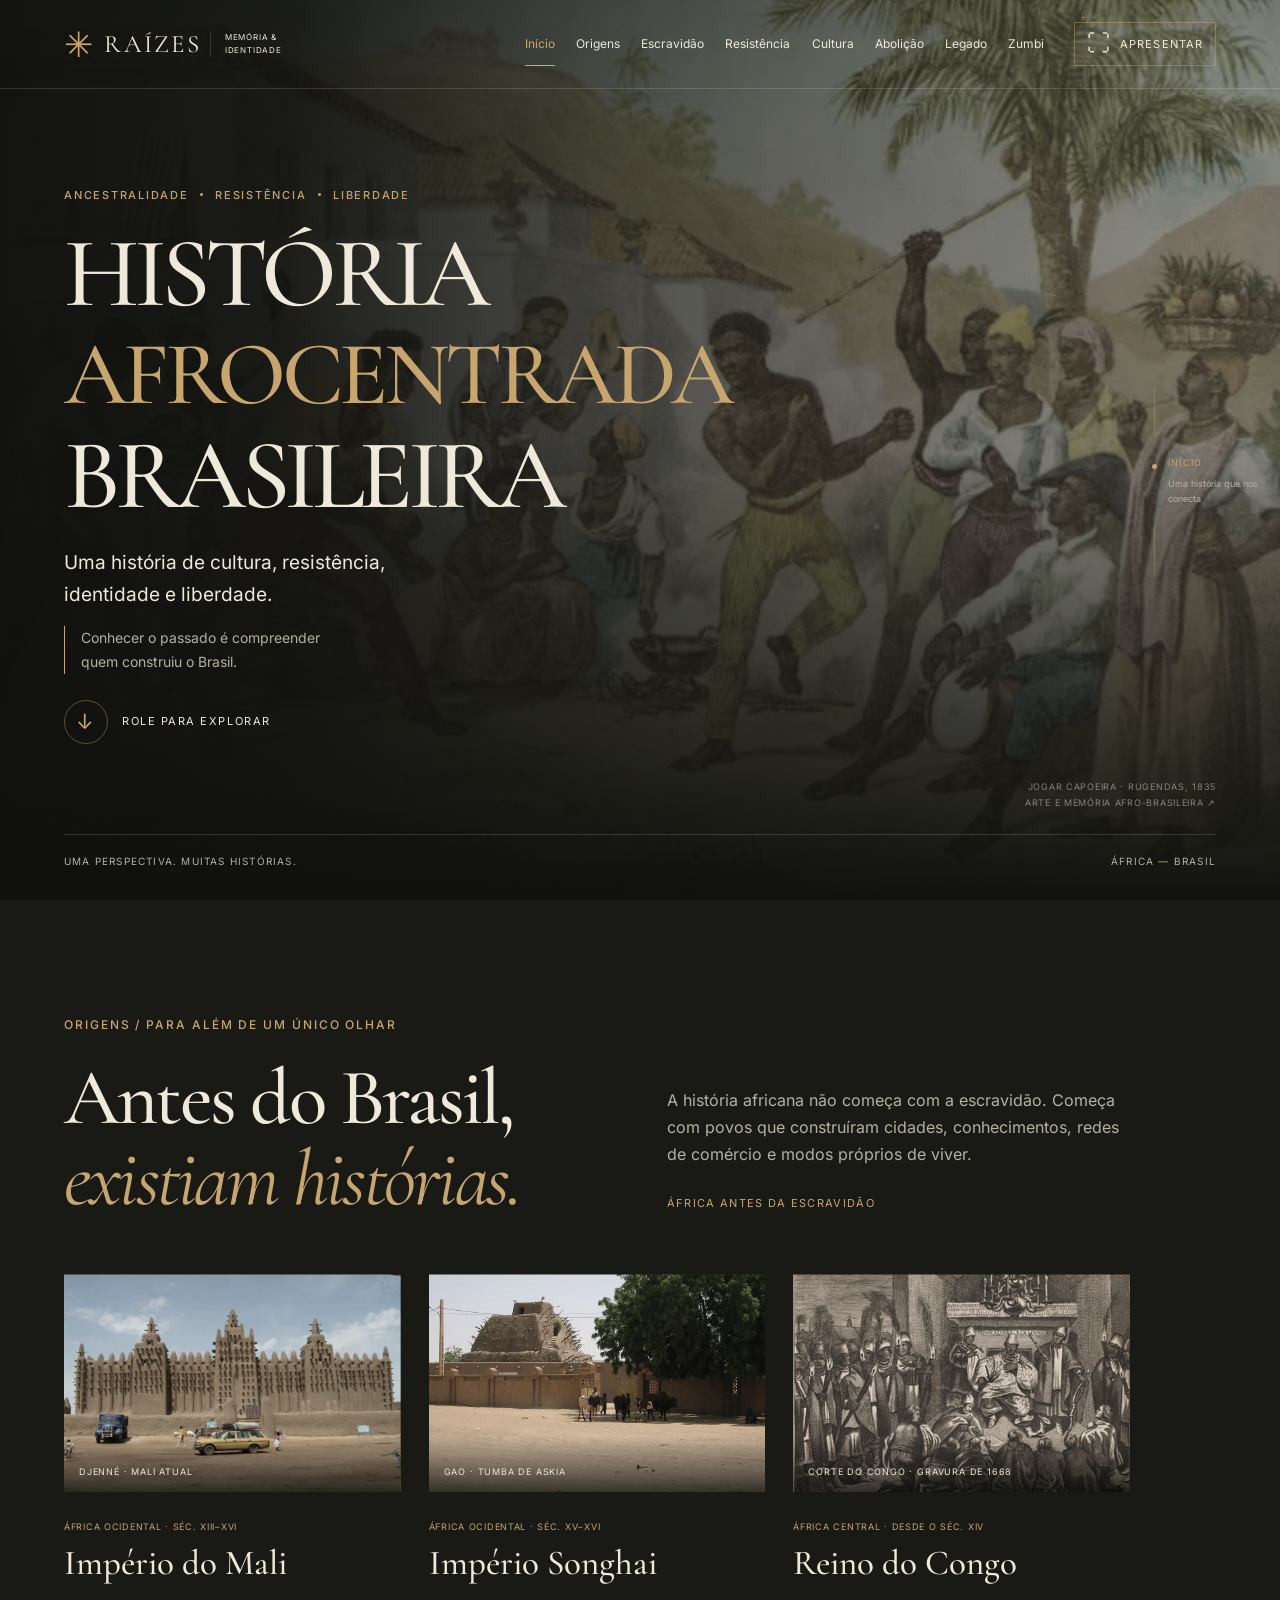
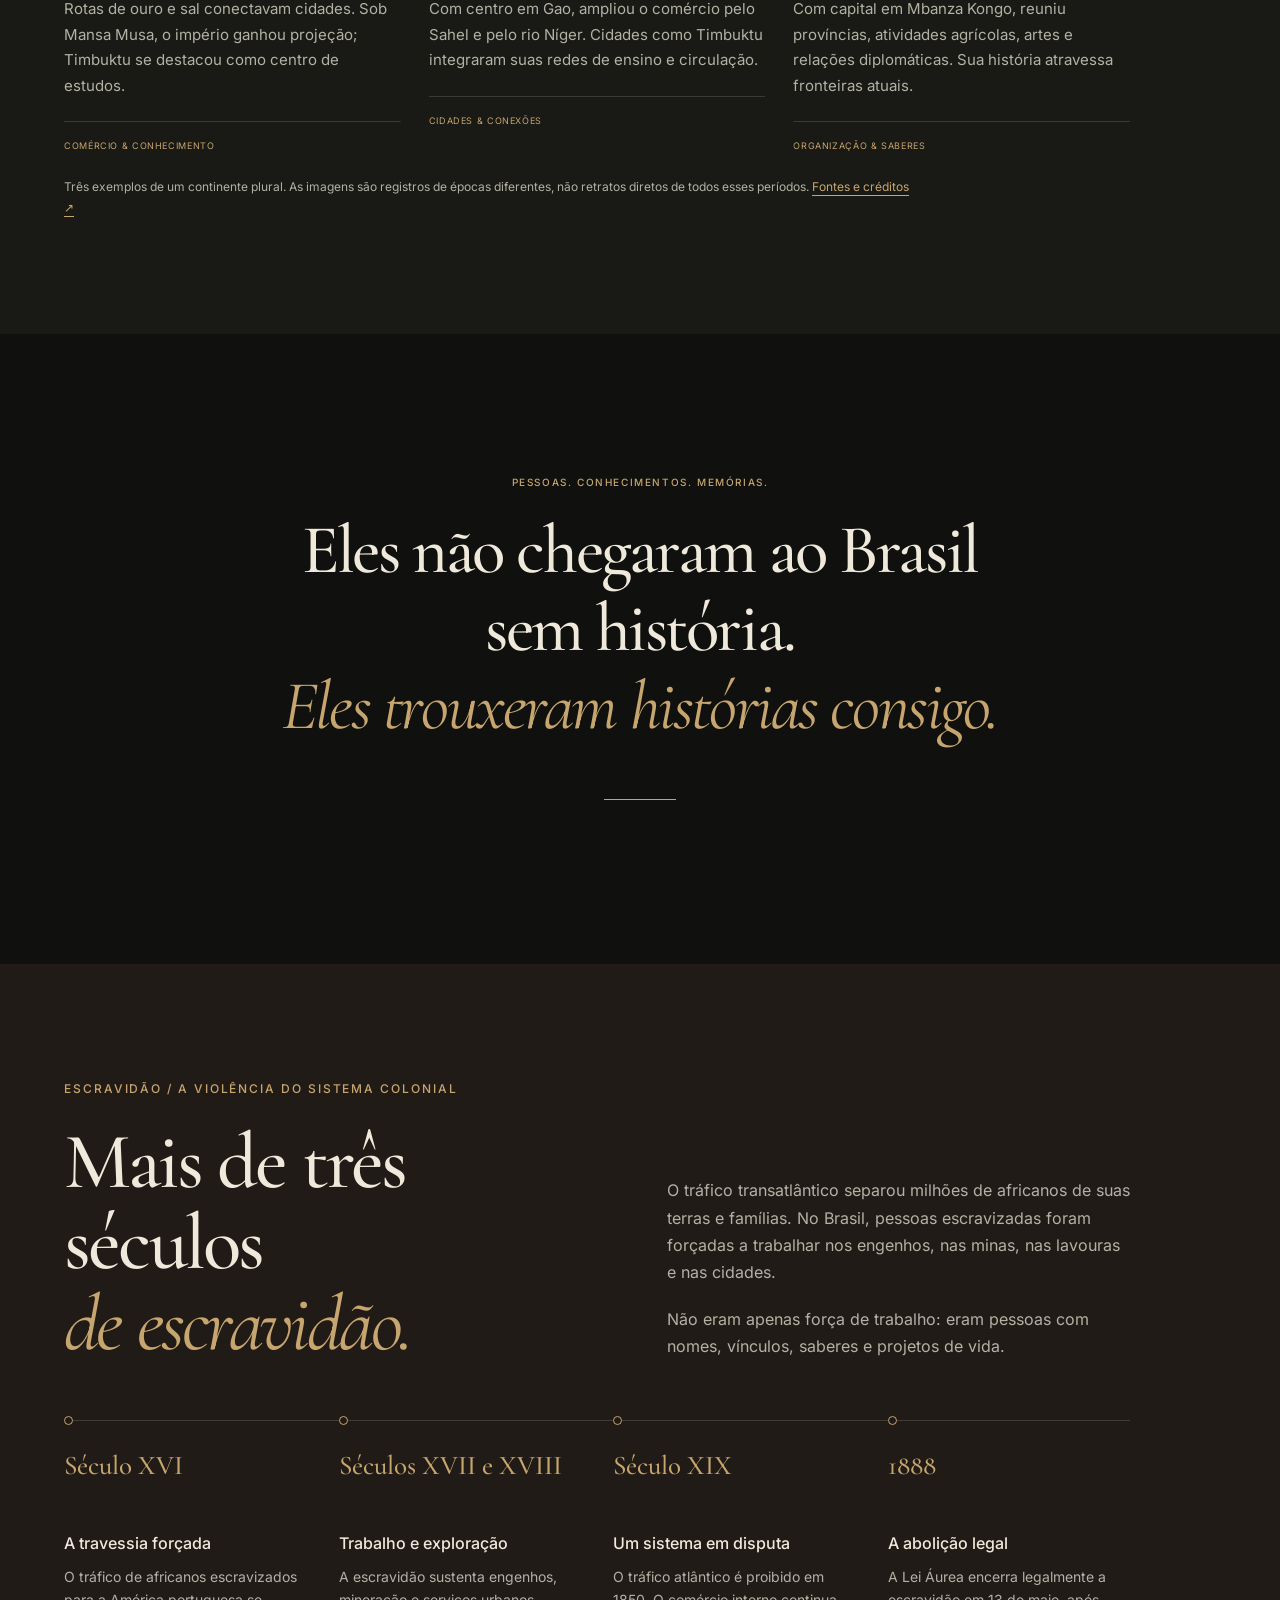
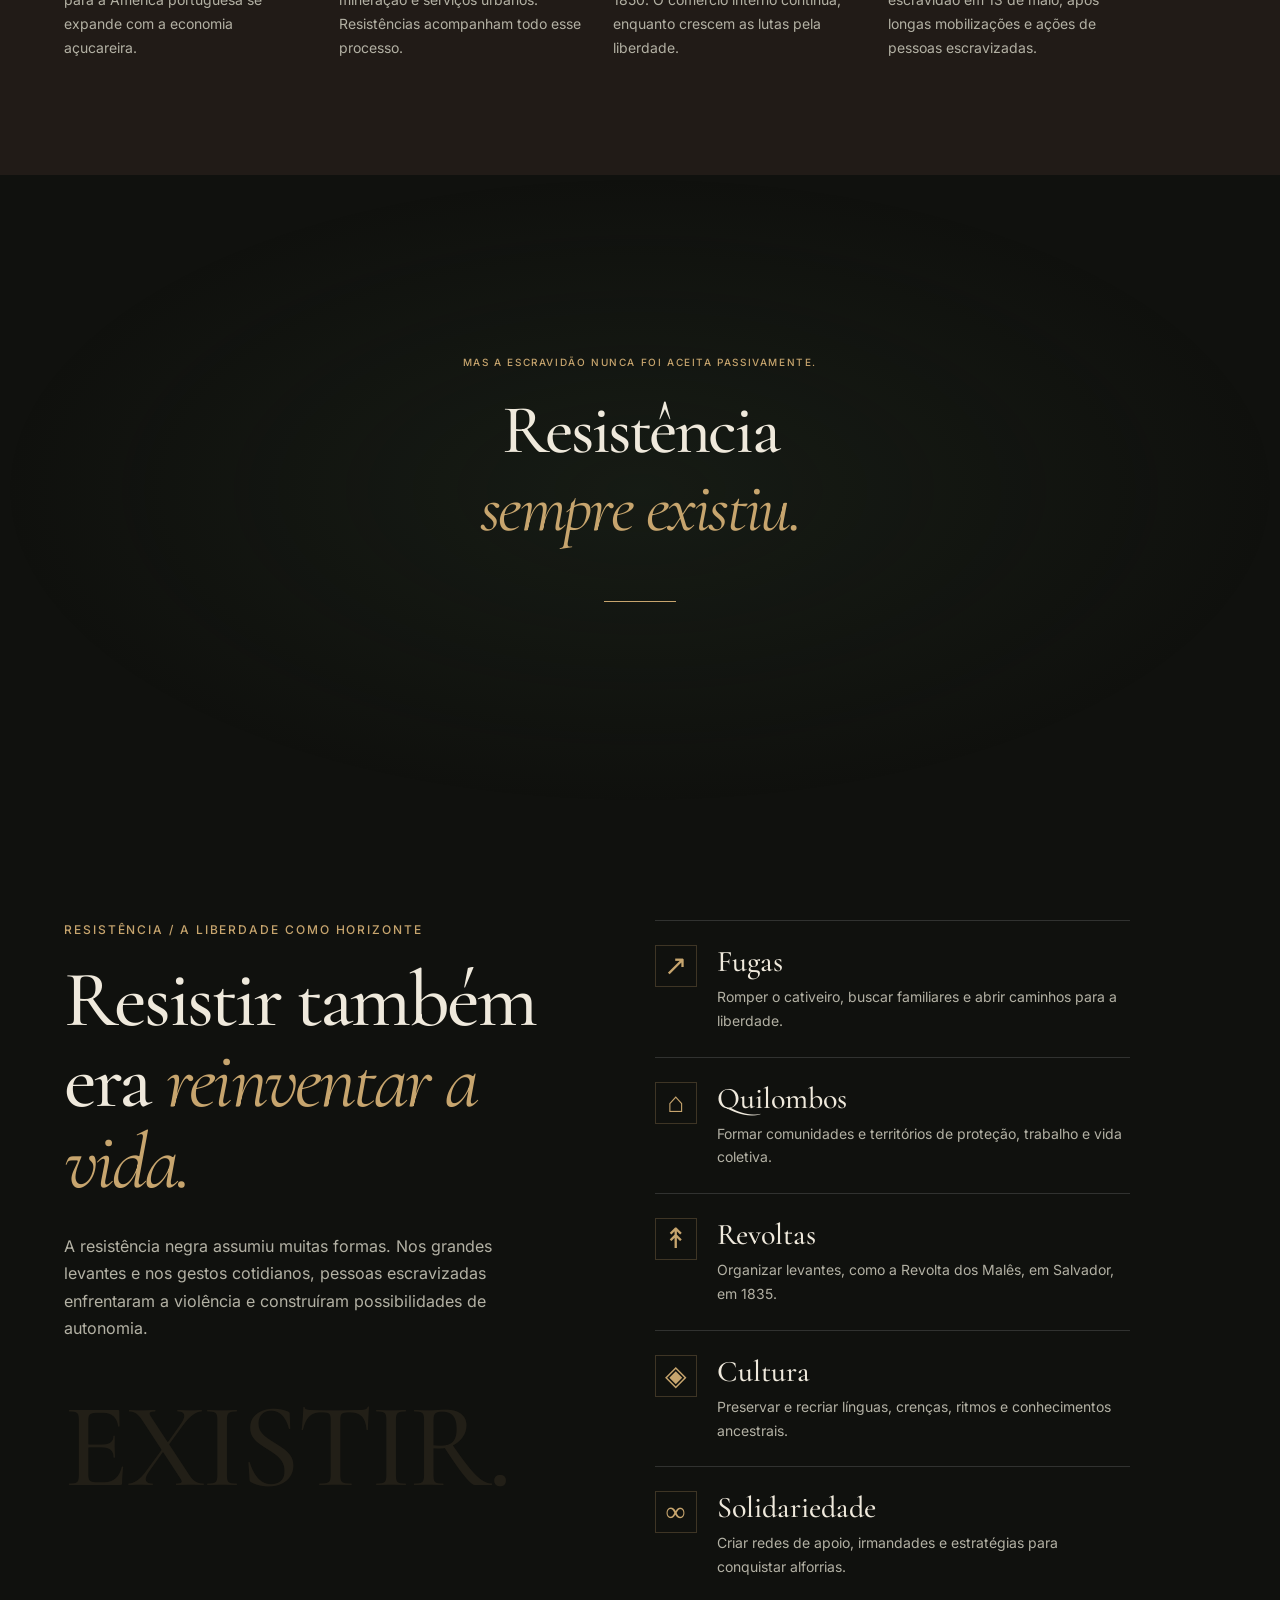
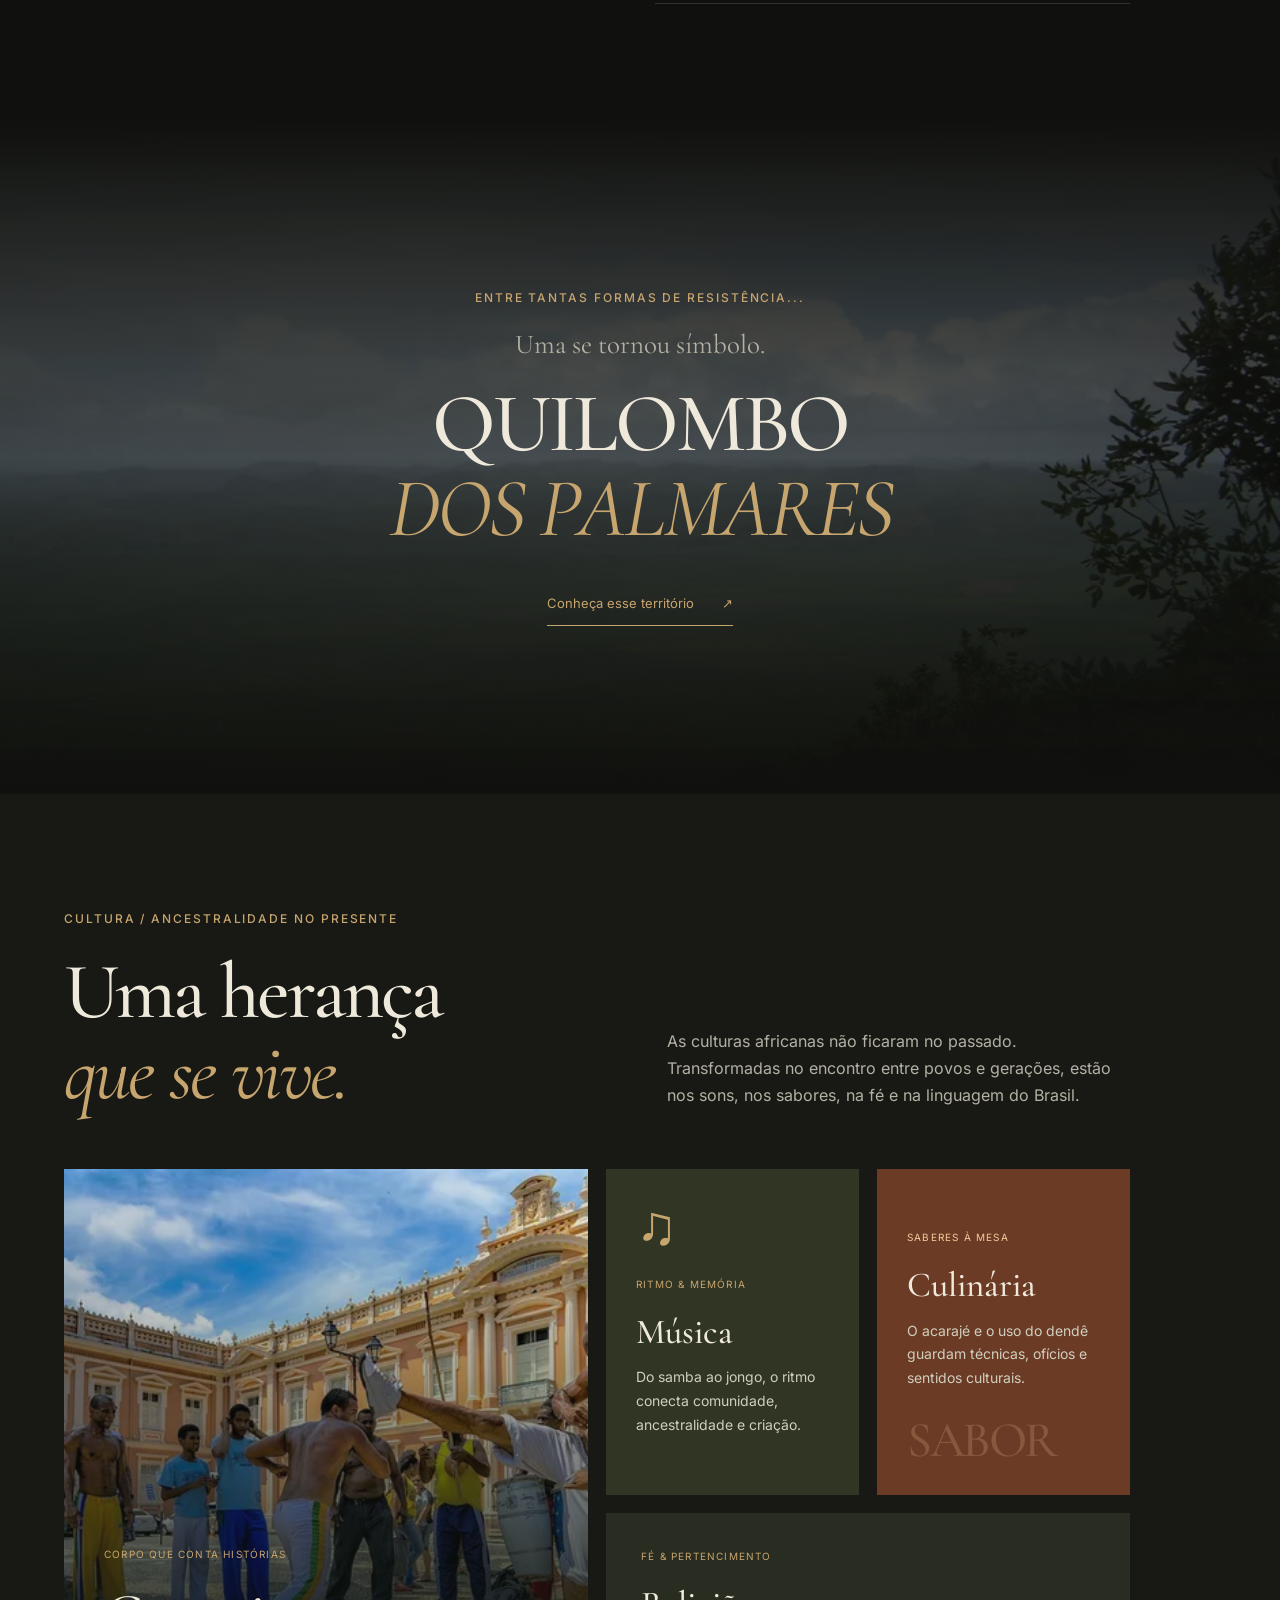
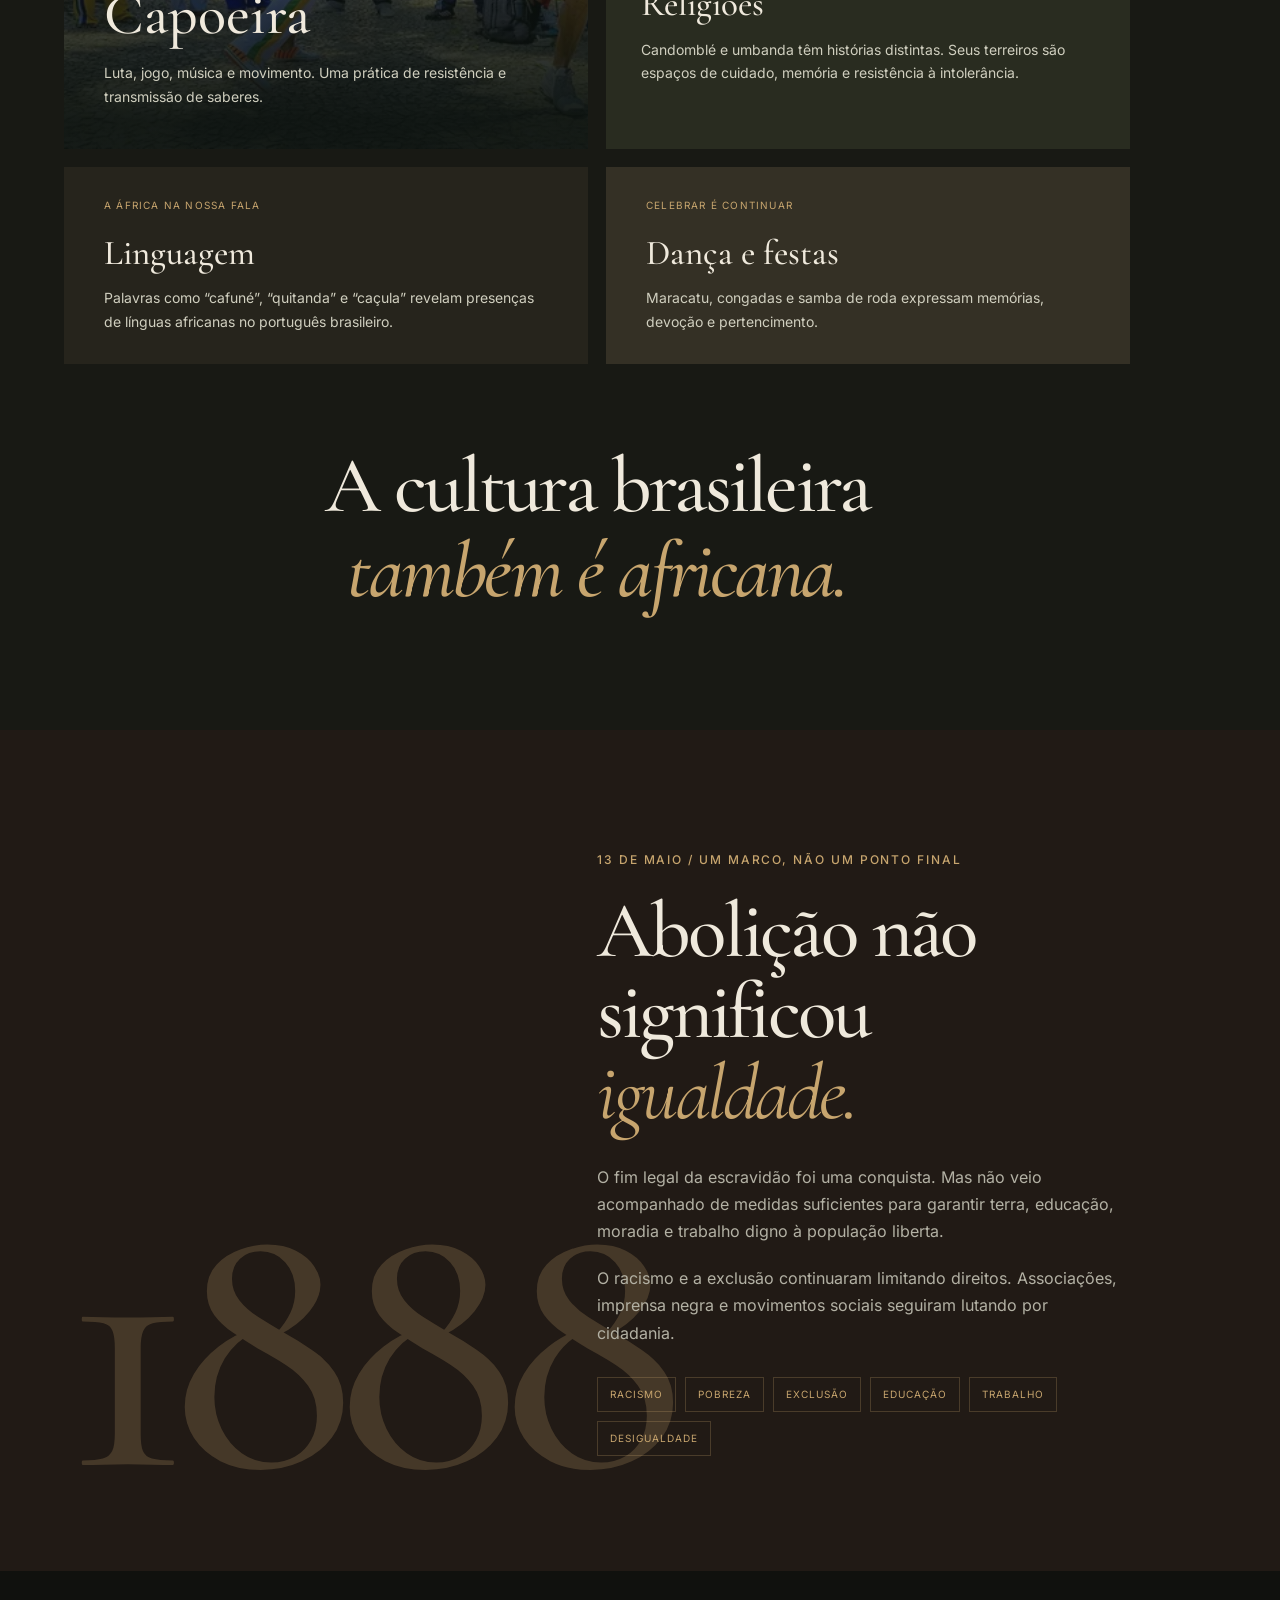
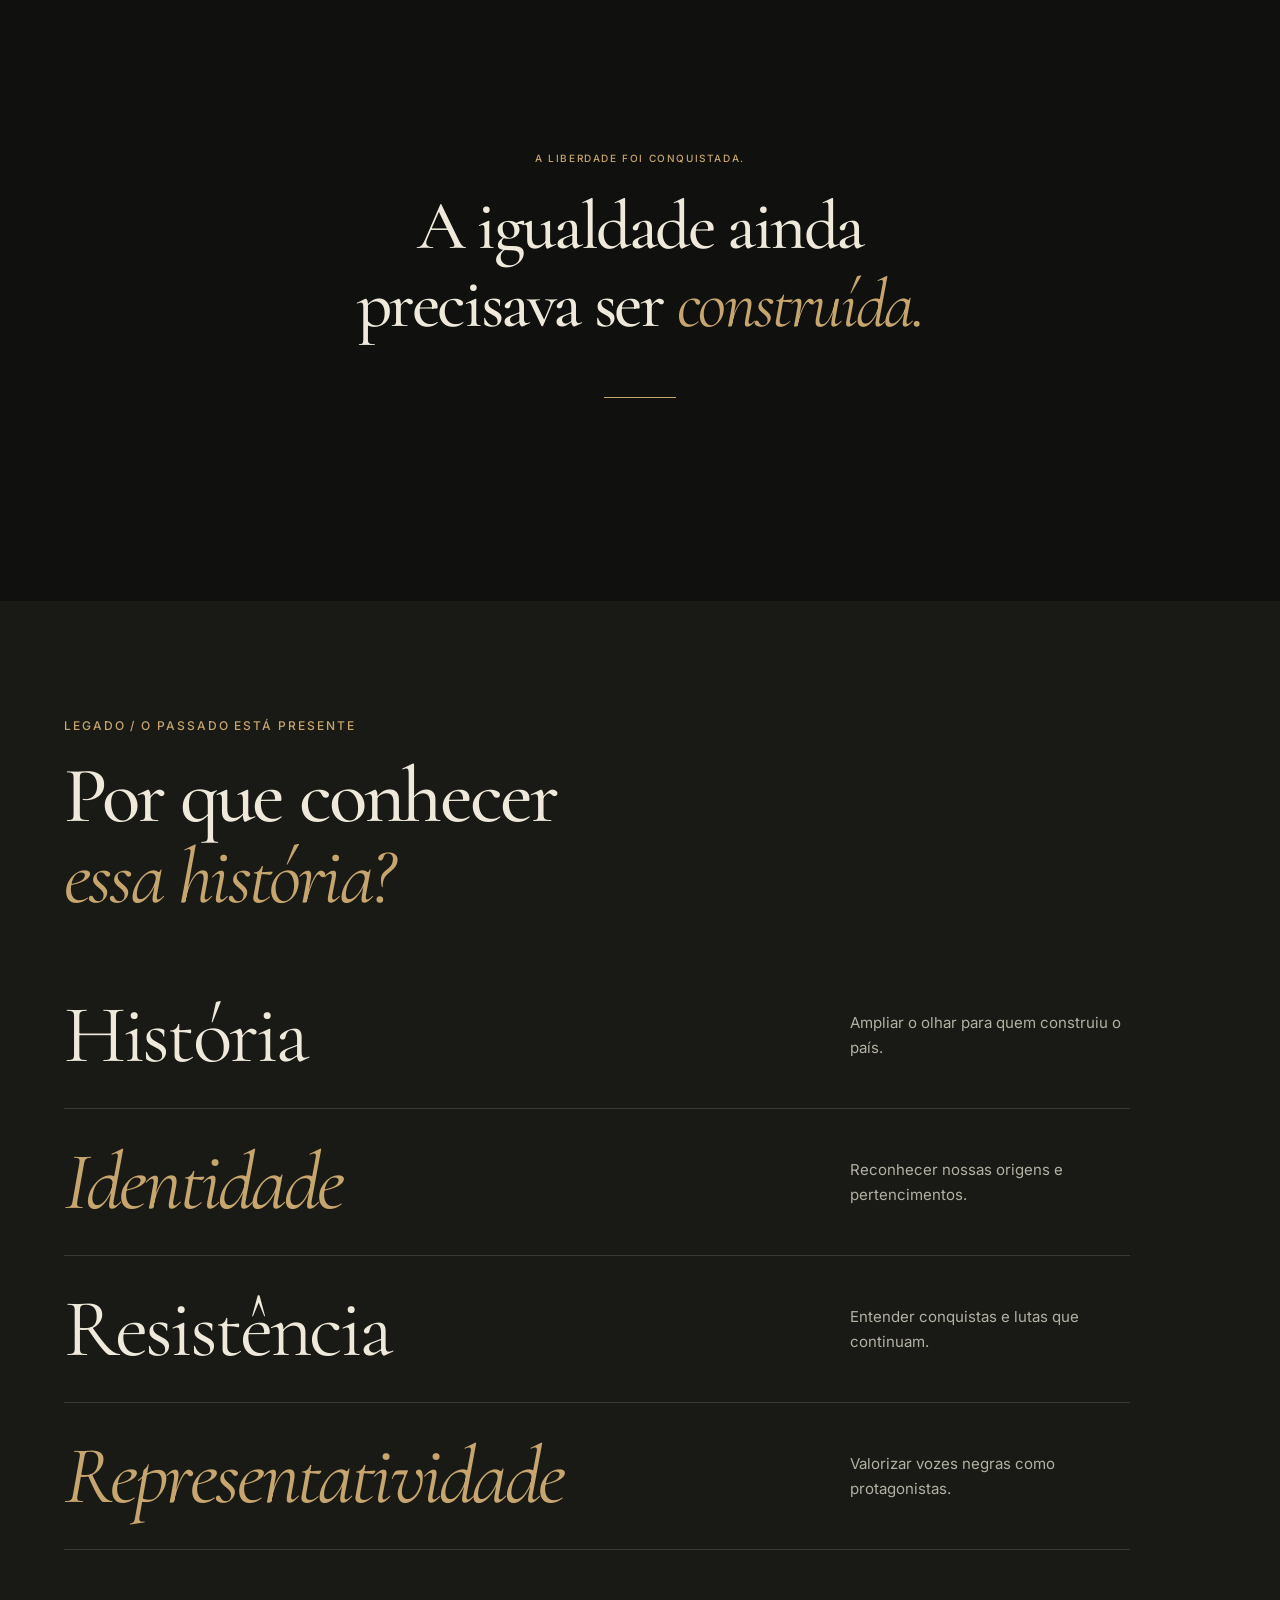
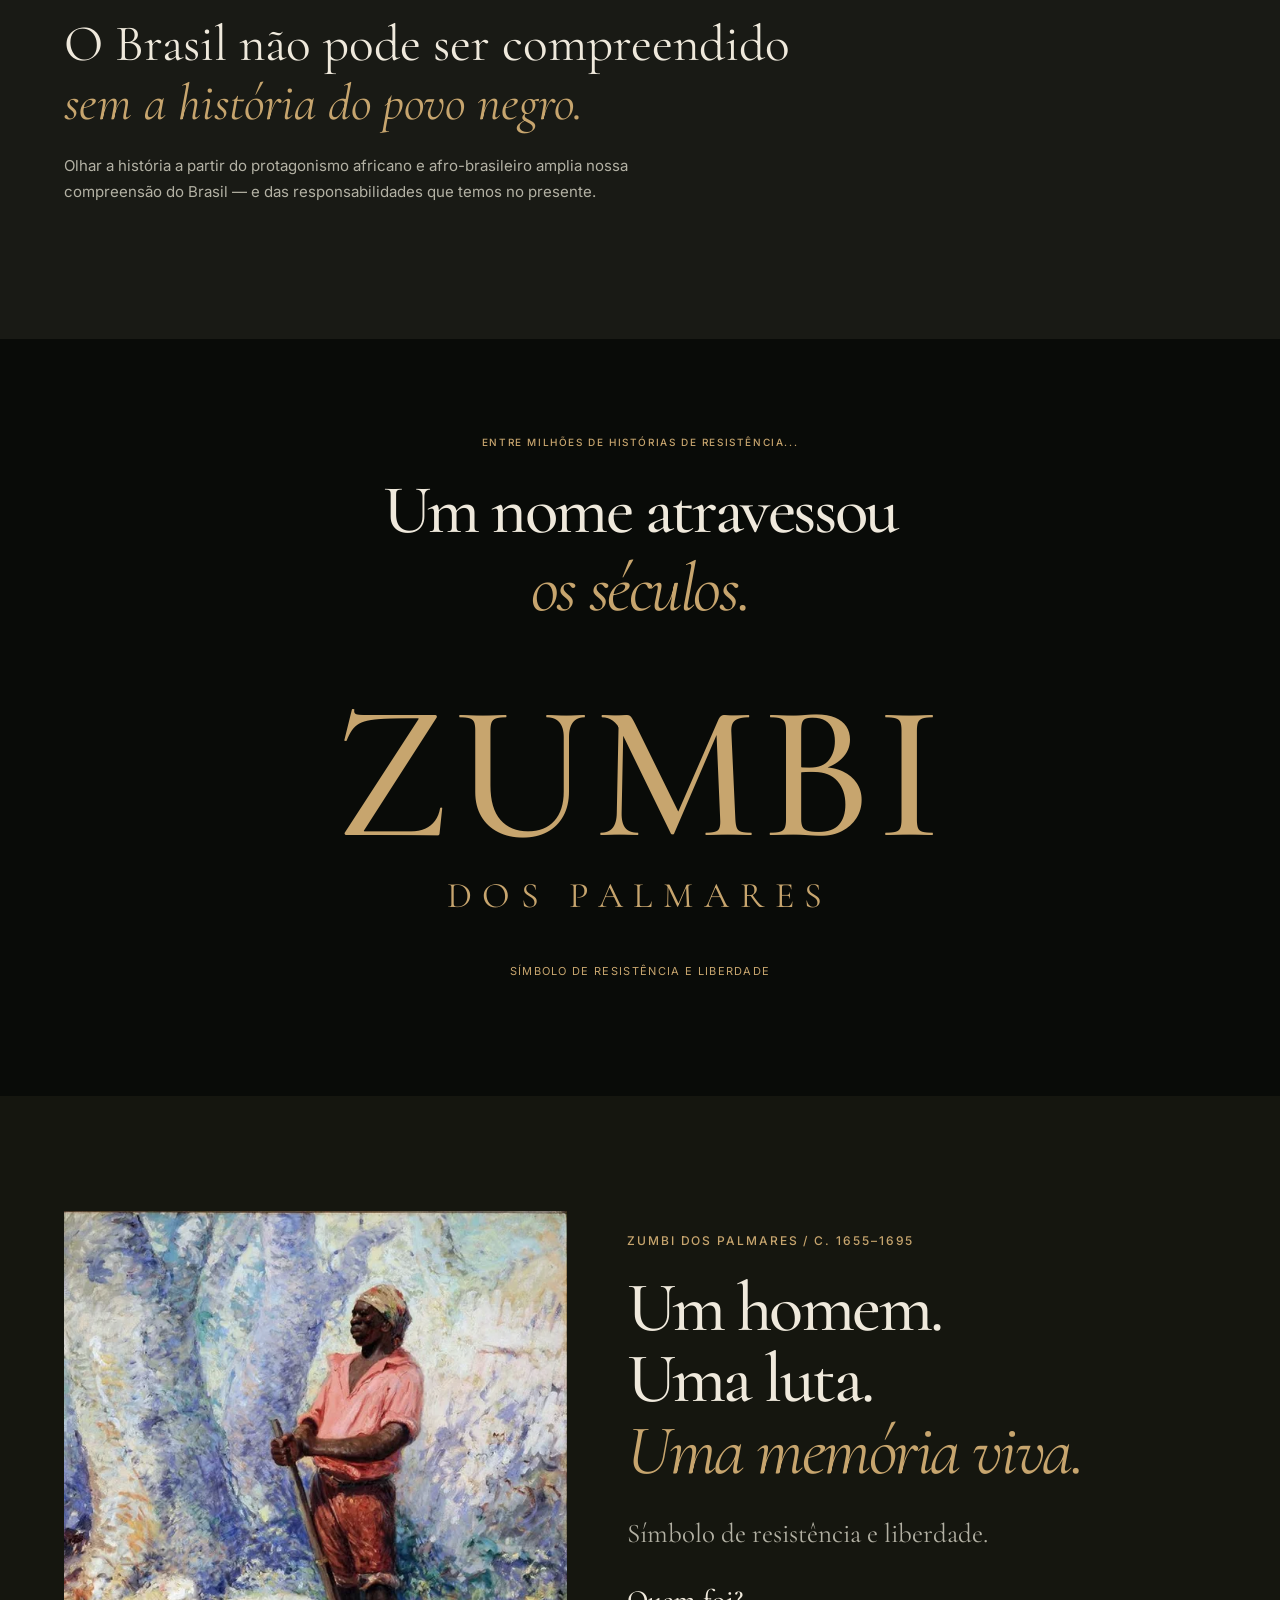
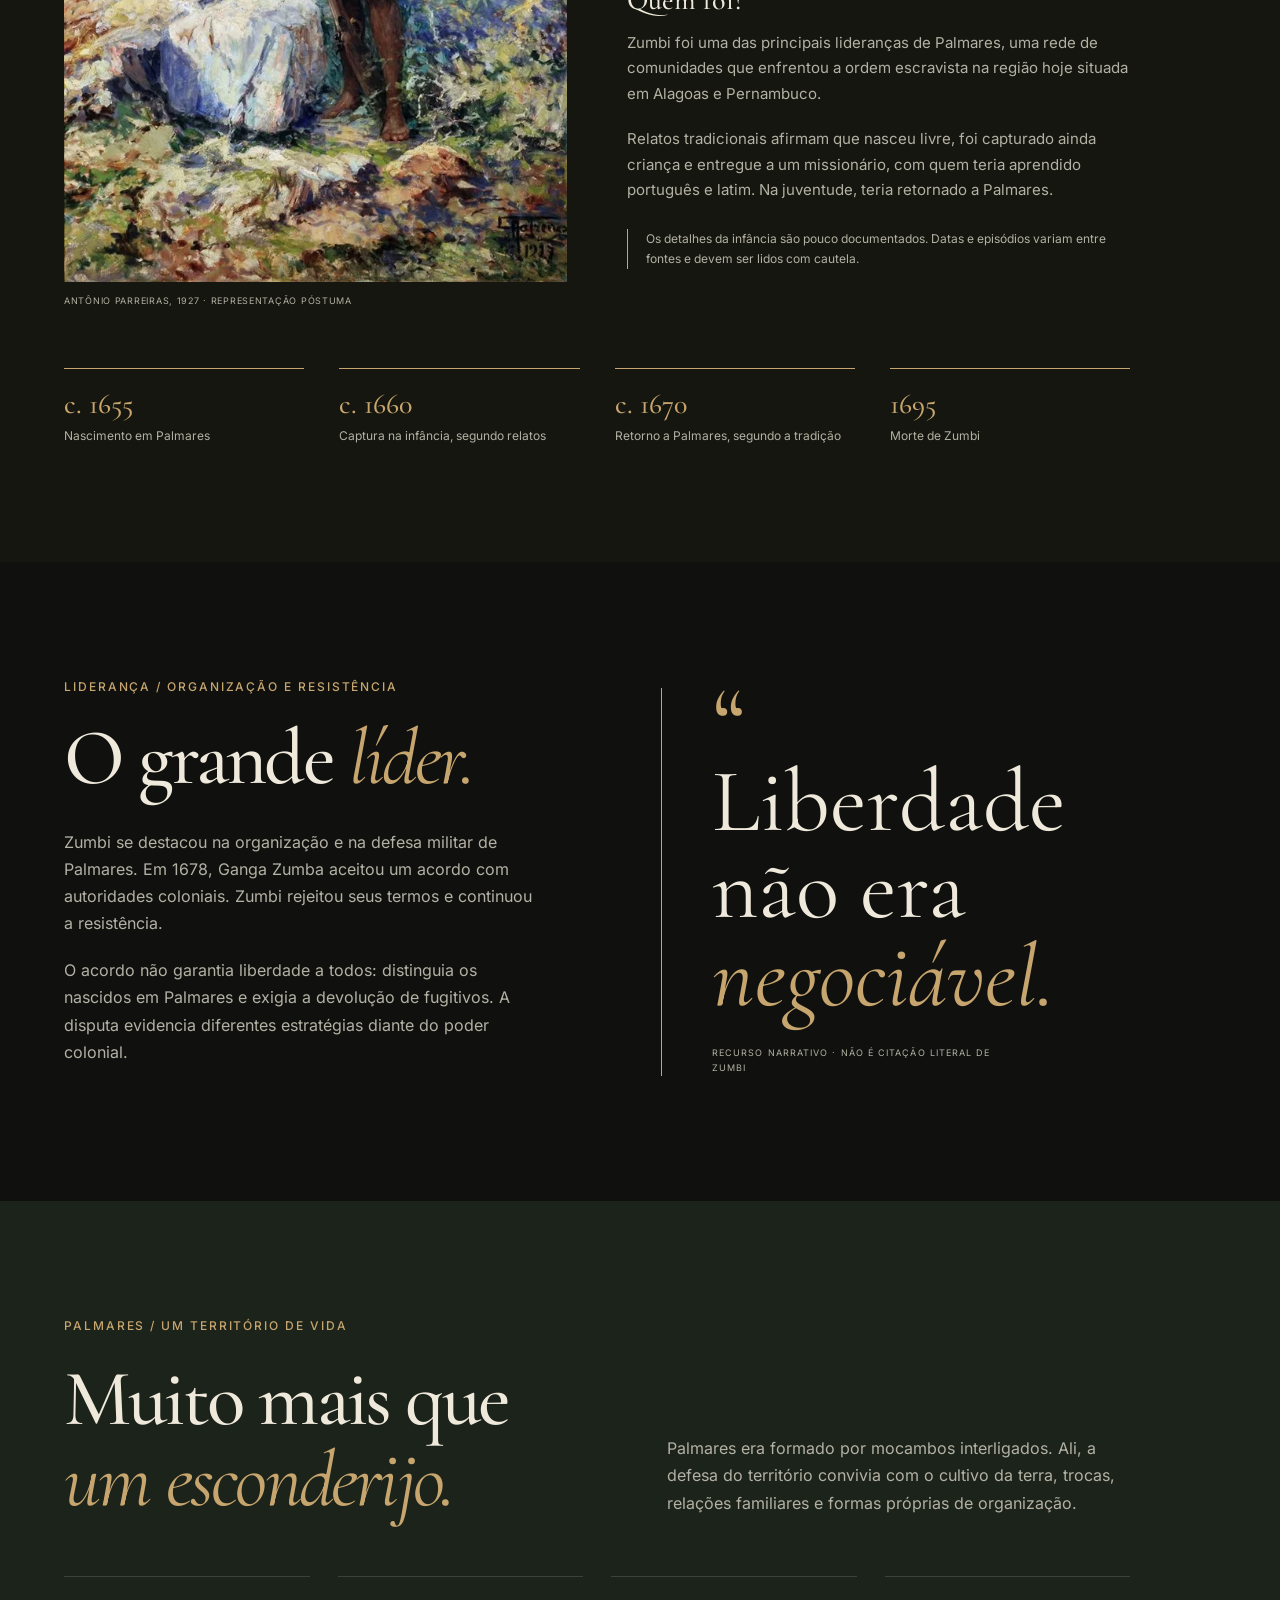
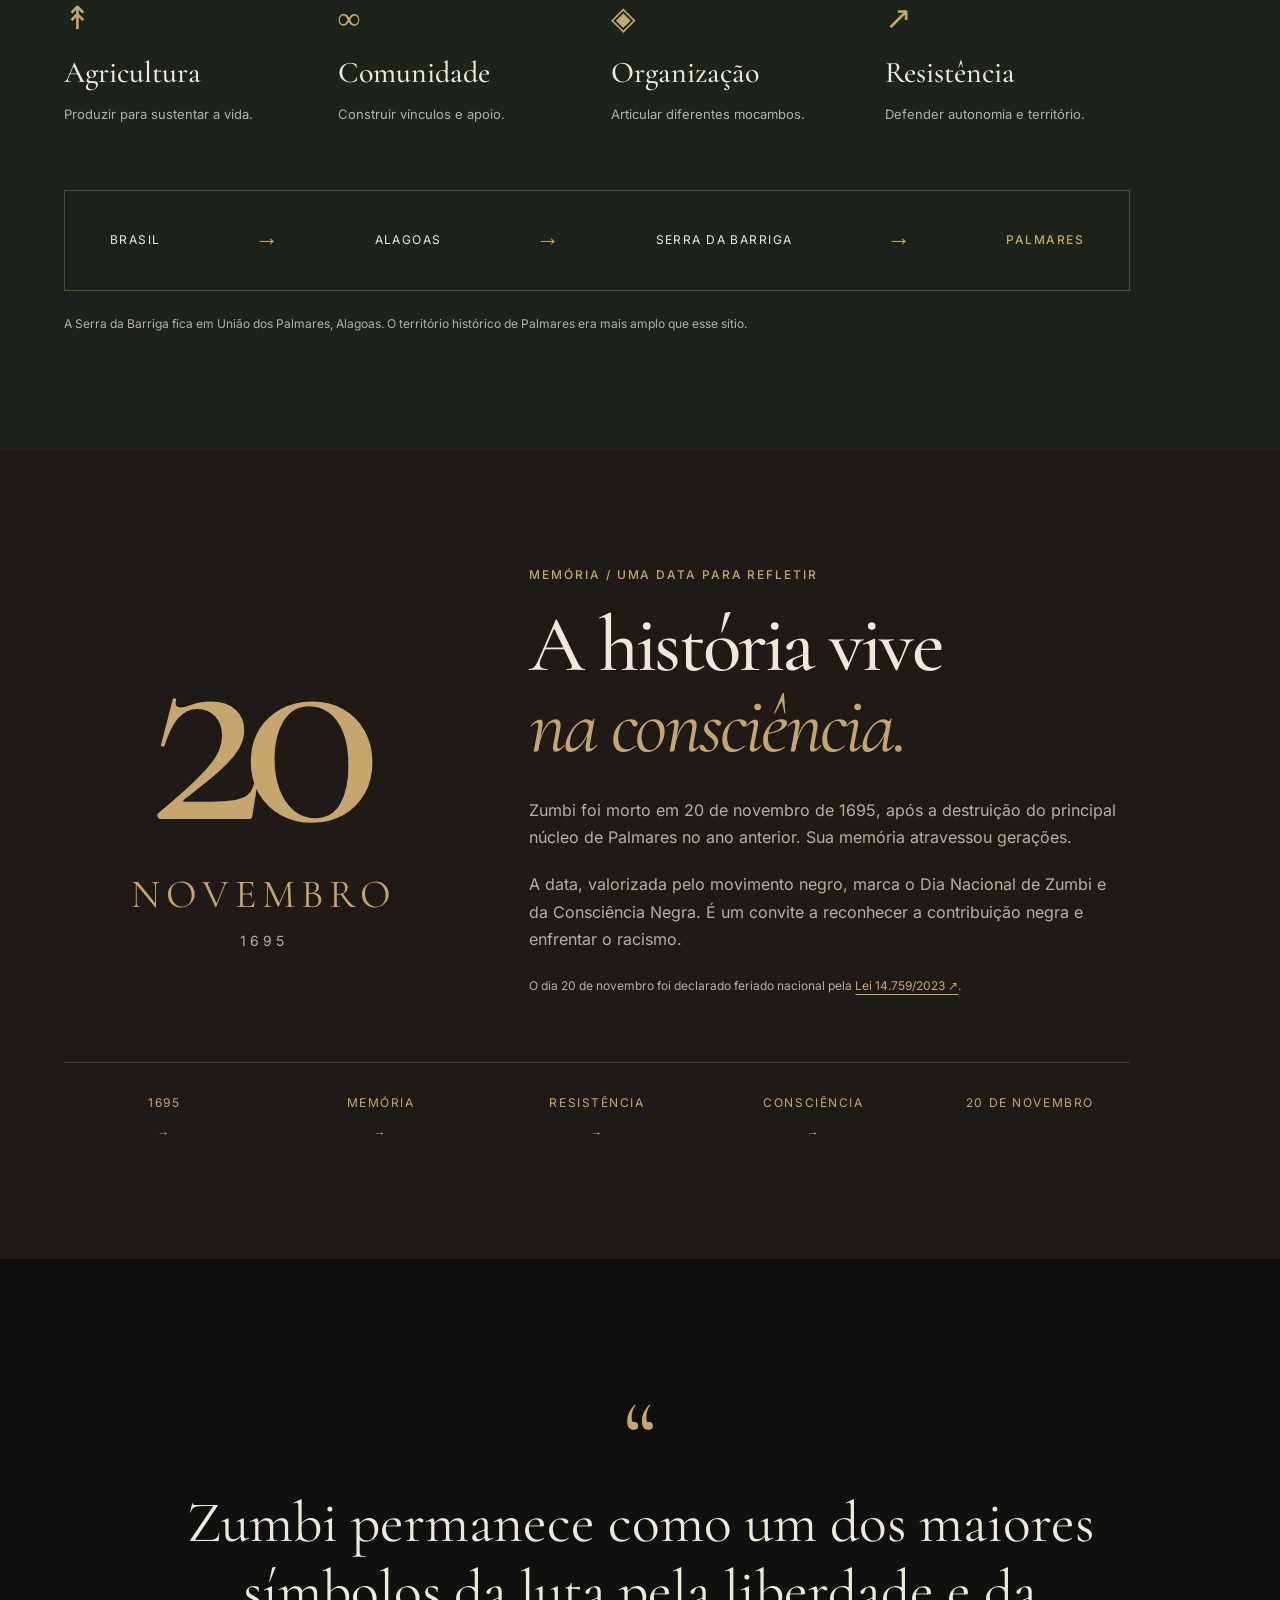
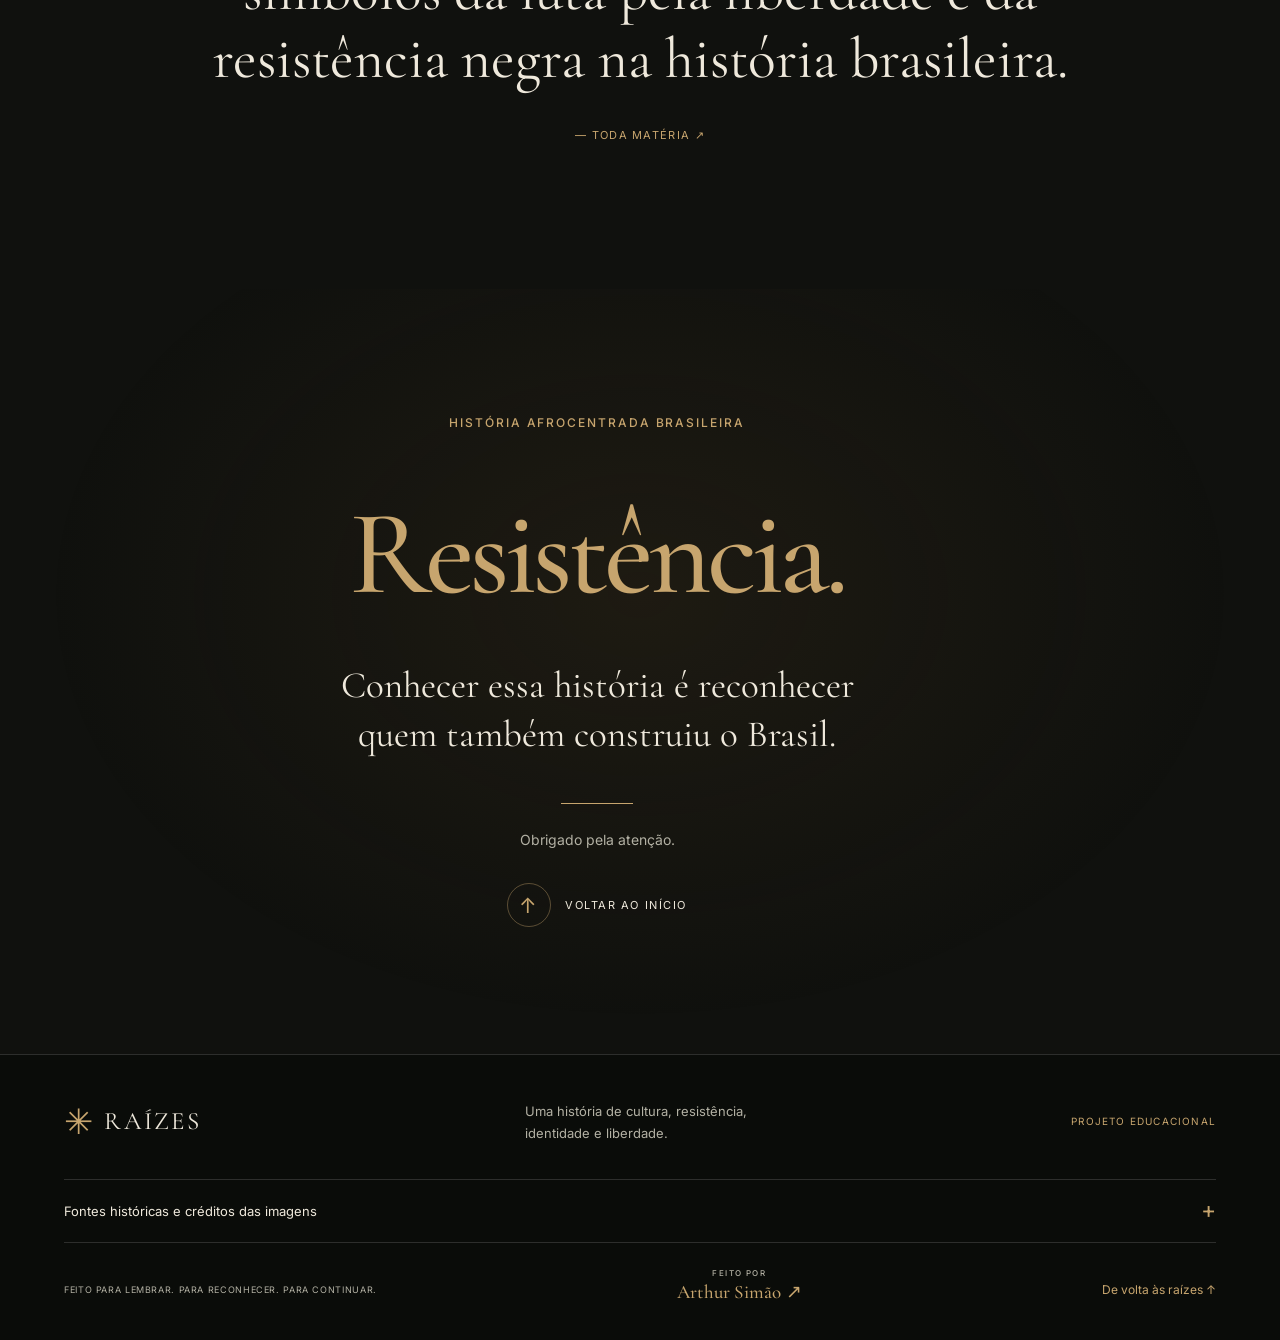
==== commit 03683b8a: "Adiciona assinatura e link do portfólio no rodapé" ====
--- a/index.html
+++ b/index.html
@@ -611,6 +611,10 @@
       </details>
       <div class="footer-bottom">
         <span>FEITO PARA LEMBRAR. PARA RECONHECER. PARA CONTINUAR.</span>
+        <a class="author-credit" href="https://thsimao.github.io/Porifolio/" target="_blank" rel="noopener noreferrer" aria-label="Portfólio de Arthur Simão">
+          <small>FEITO POR</small>
+          <strong>Arthur Simão ↗</strong>
+        </a>
         <a href="#inicio">De volta às raízes ↑</a>
       </div>
     </footer>
--- a/css/style.css
+++ b/css/style.css
@@ -1557,6 +1557,27 @@
   color:var(--gold)
 }
 
+.footer-bottom .author-credit {
+  flex-direction:column;
+  align-items:flex-start;
+  gap:2px;
+  border-left:1px solid #c7a56e55;
+  padding-left:14px;
+  color:var(--text)
+}
+
+.author-credit small {
+  font:500 8px/1.4 var(--sans);
+  letter-spacing:.18em;
+  color:var(--muted)
+}
+
+.author-credit strong {
+  font:500 19px/1.2 var(--serif);
+  letter-spacing:.01em;
+  color:var(--gold)
+}
+
 
 /* Carregamento curto, sem bloquear a rolagem em caso de erro. */
 .loader {
@@ -1844,7 +1865,13 @@
   }
   .footer-bottom {
     flex-direction:row;
-    align-items:center
+    align-items:center;
+    gap:28px
+  }
+  .footer-bottom .author-credit {
+    align-items:center;
+    border-left:0;
+    padding-left:0
   }
   .zumbi-timeline {
     grid-template-columns:repeat(4,minmax(0,1fr))
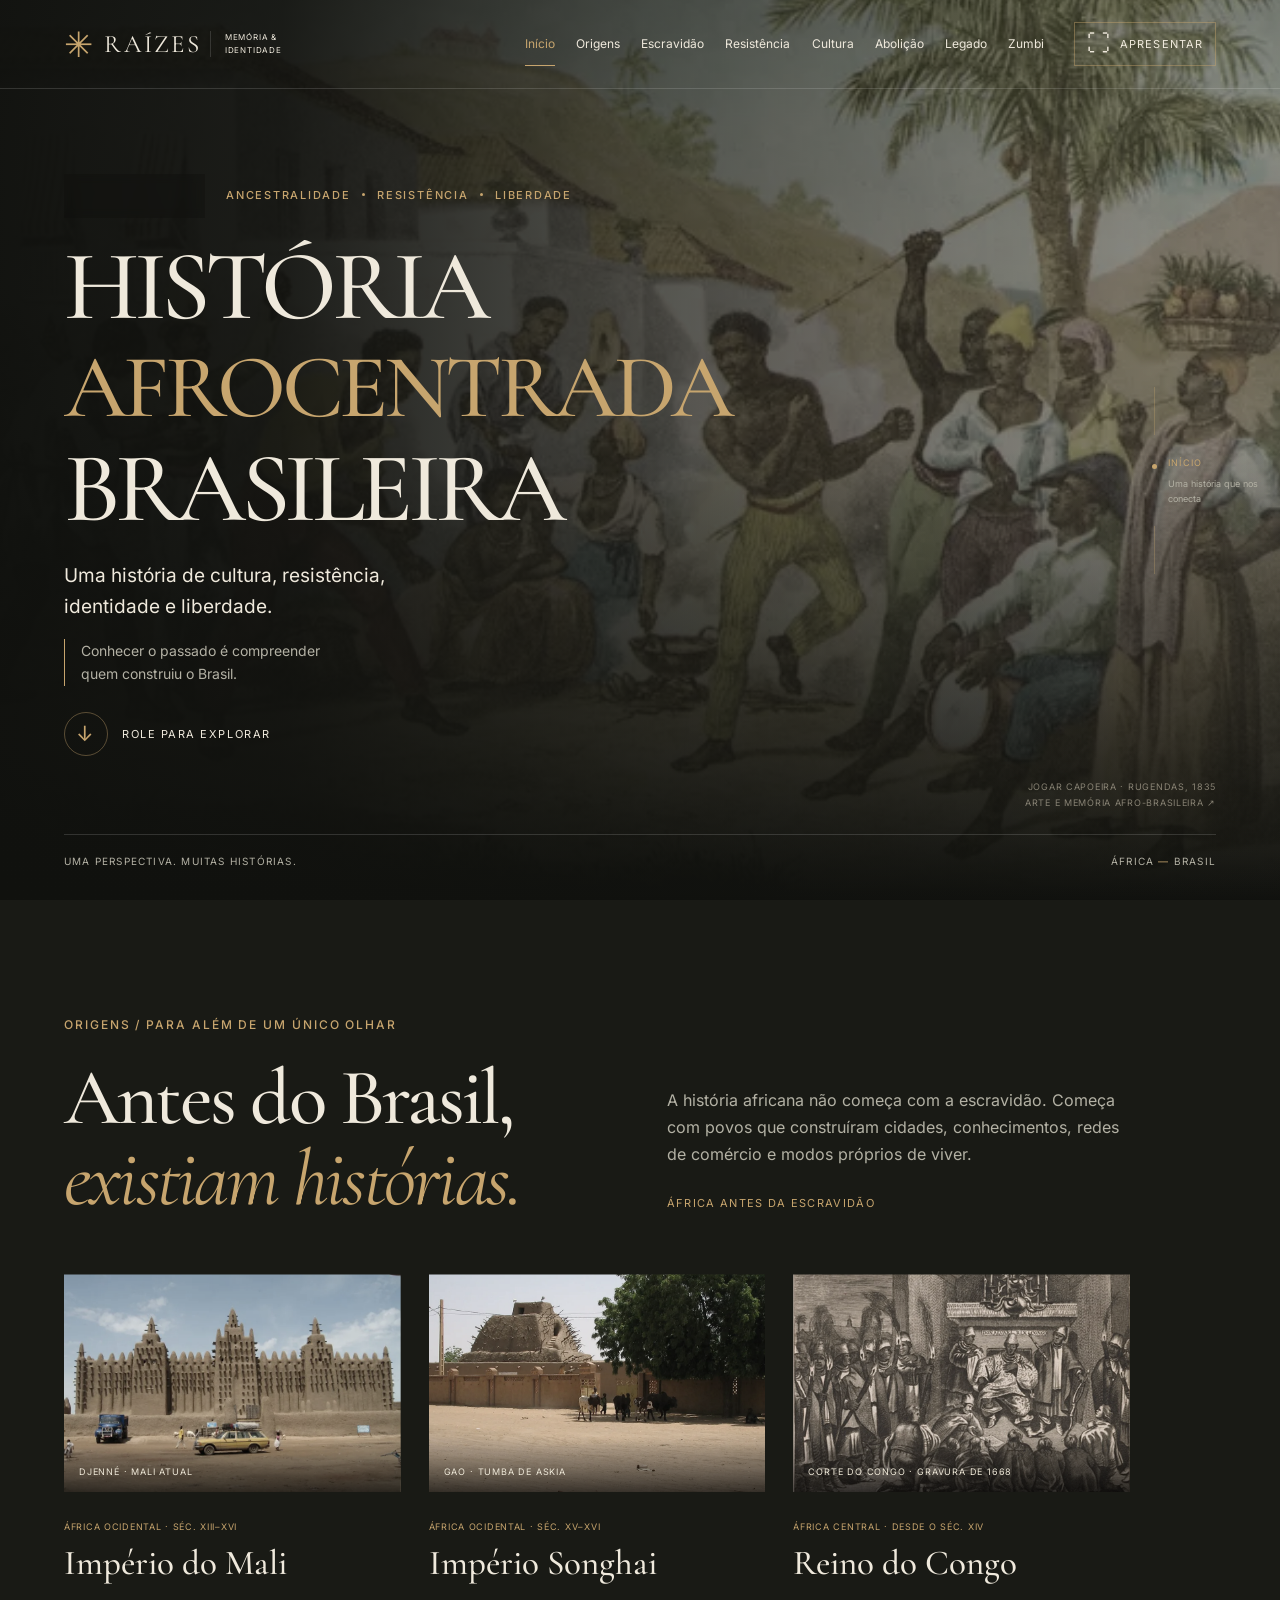
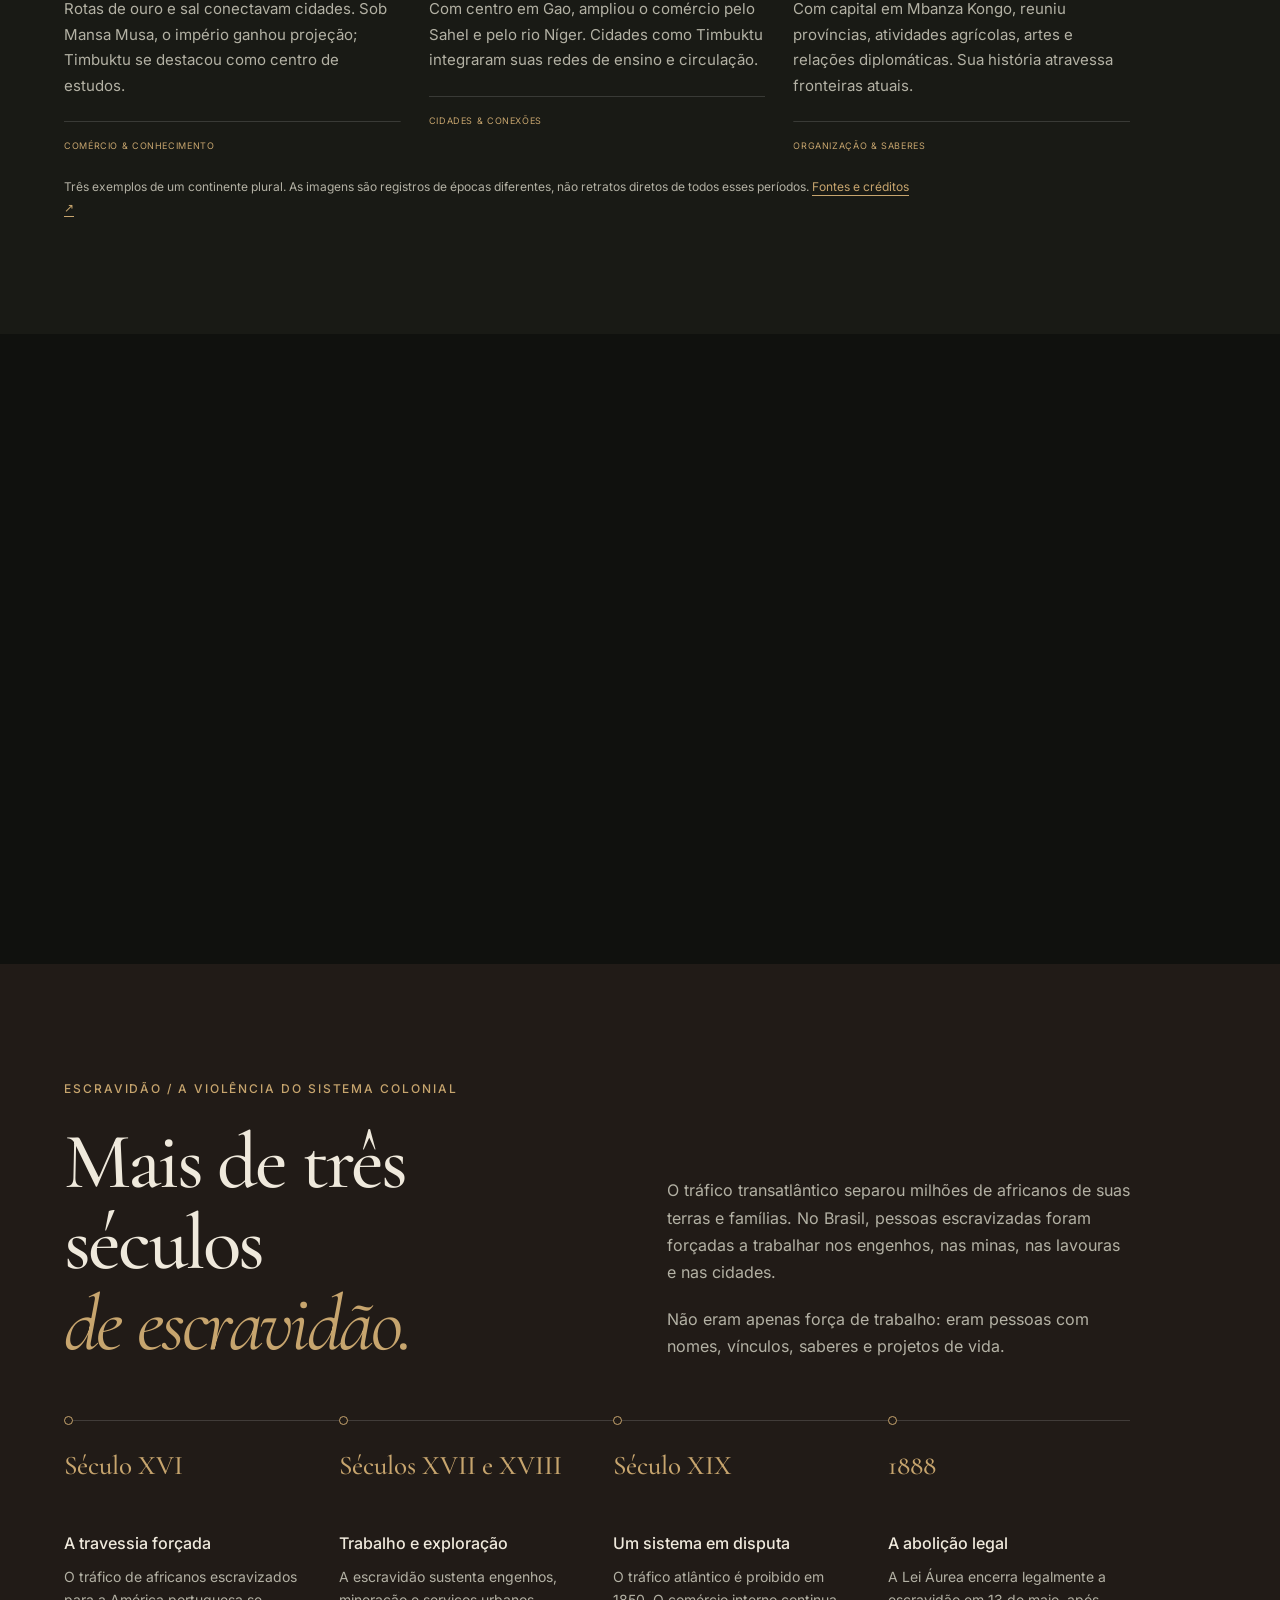
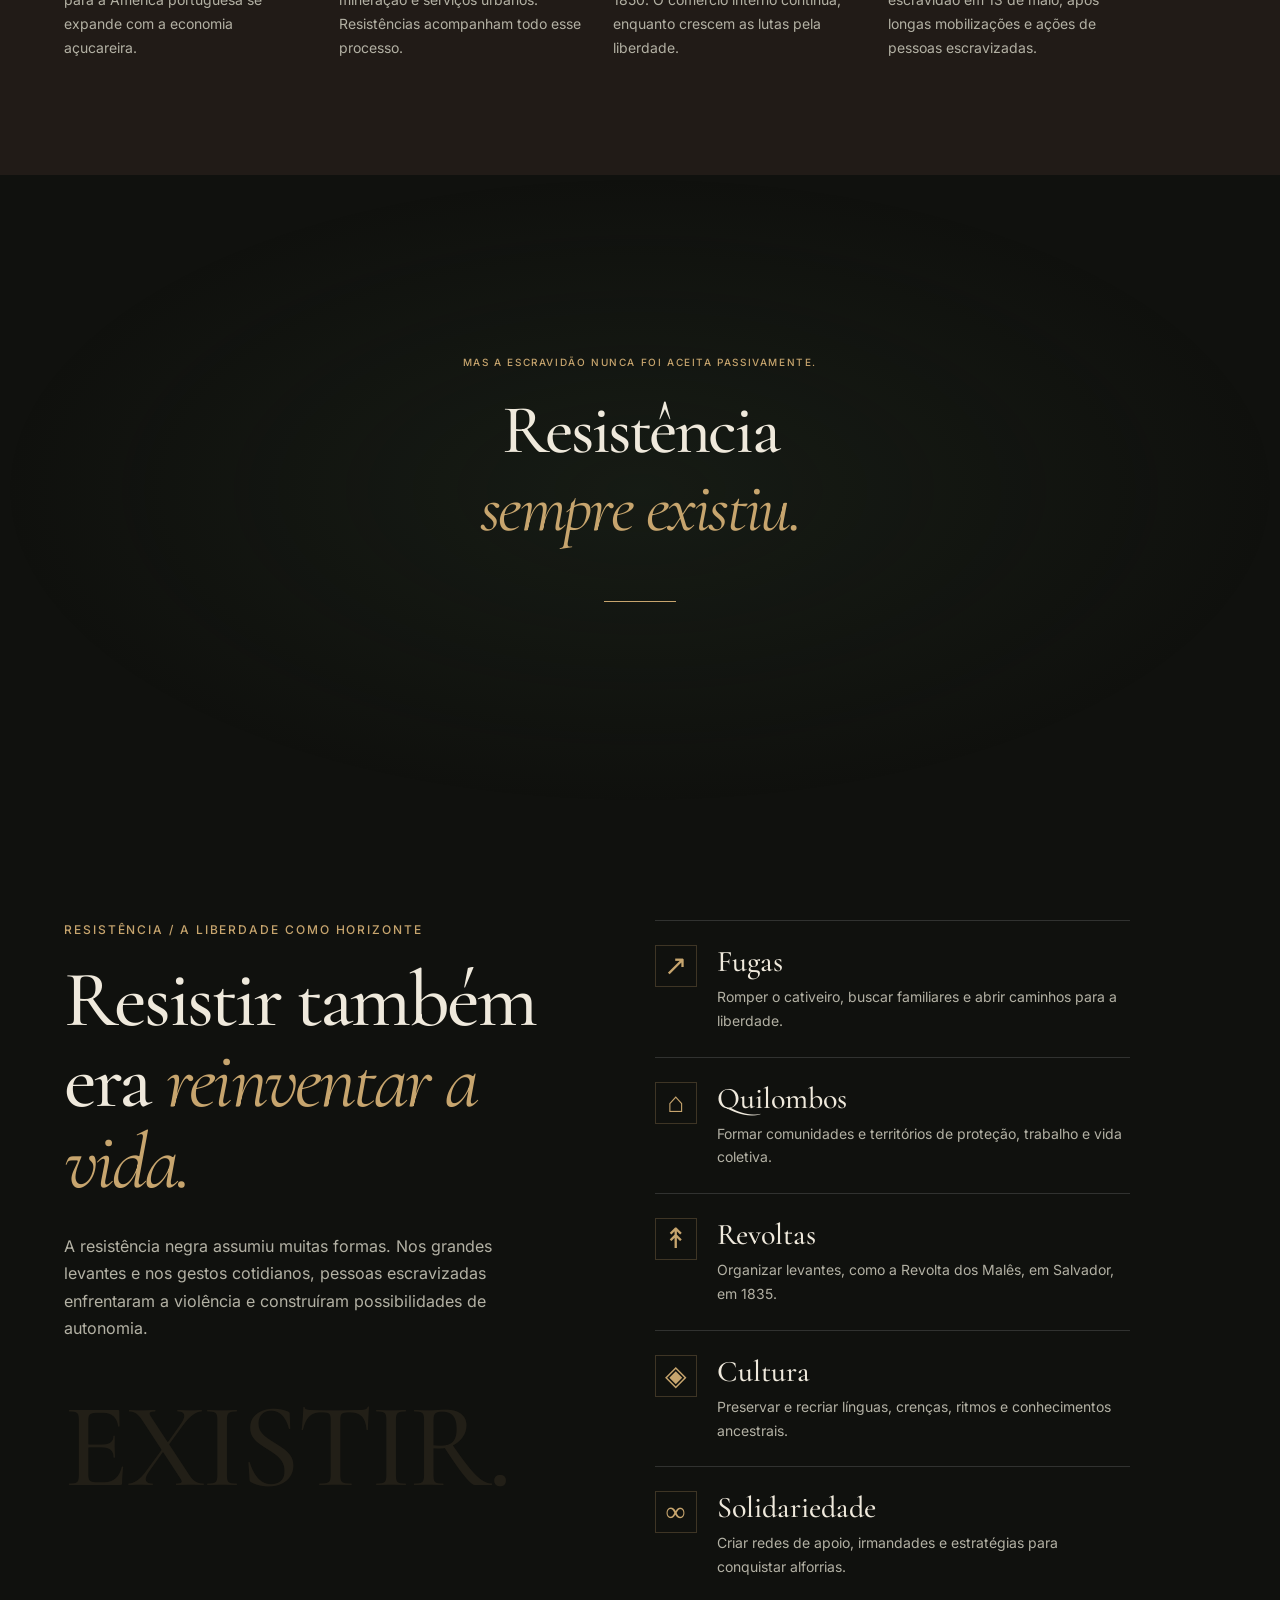
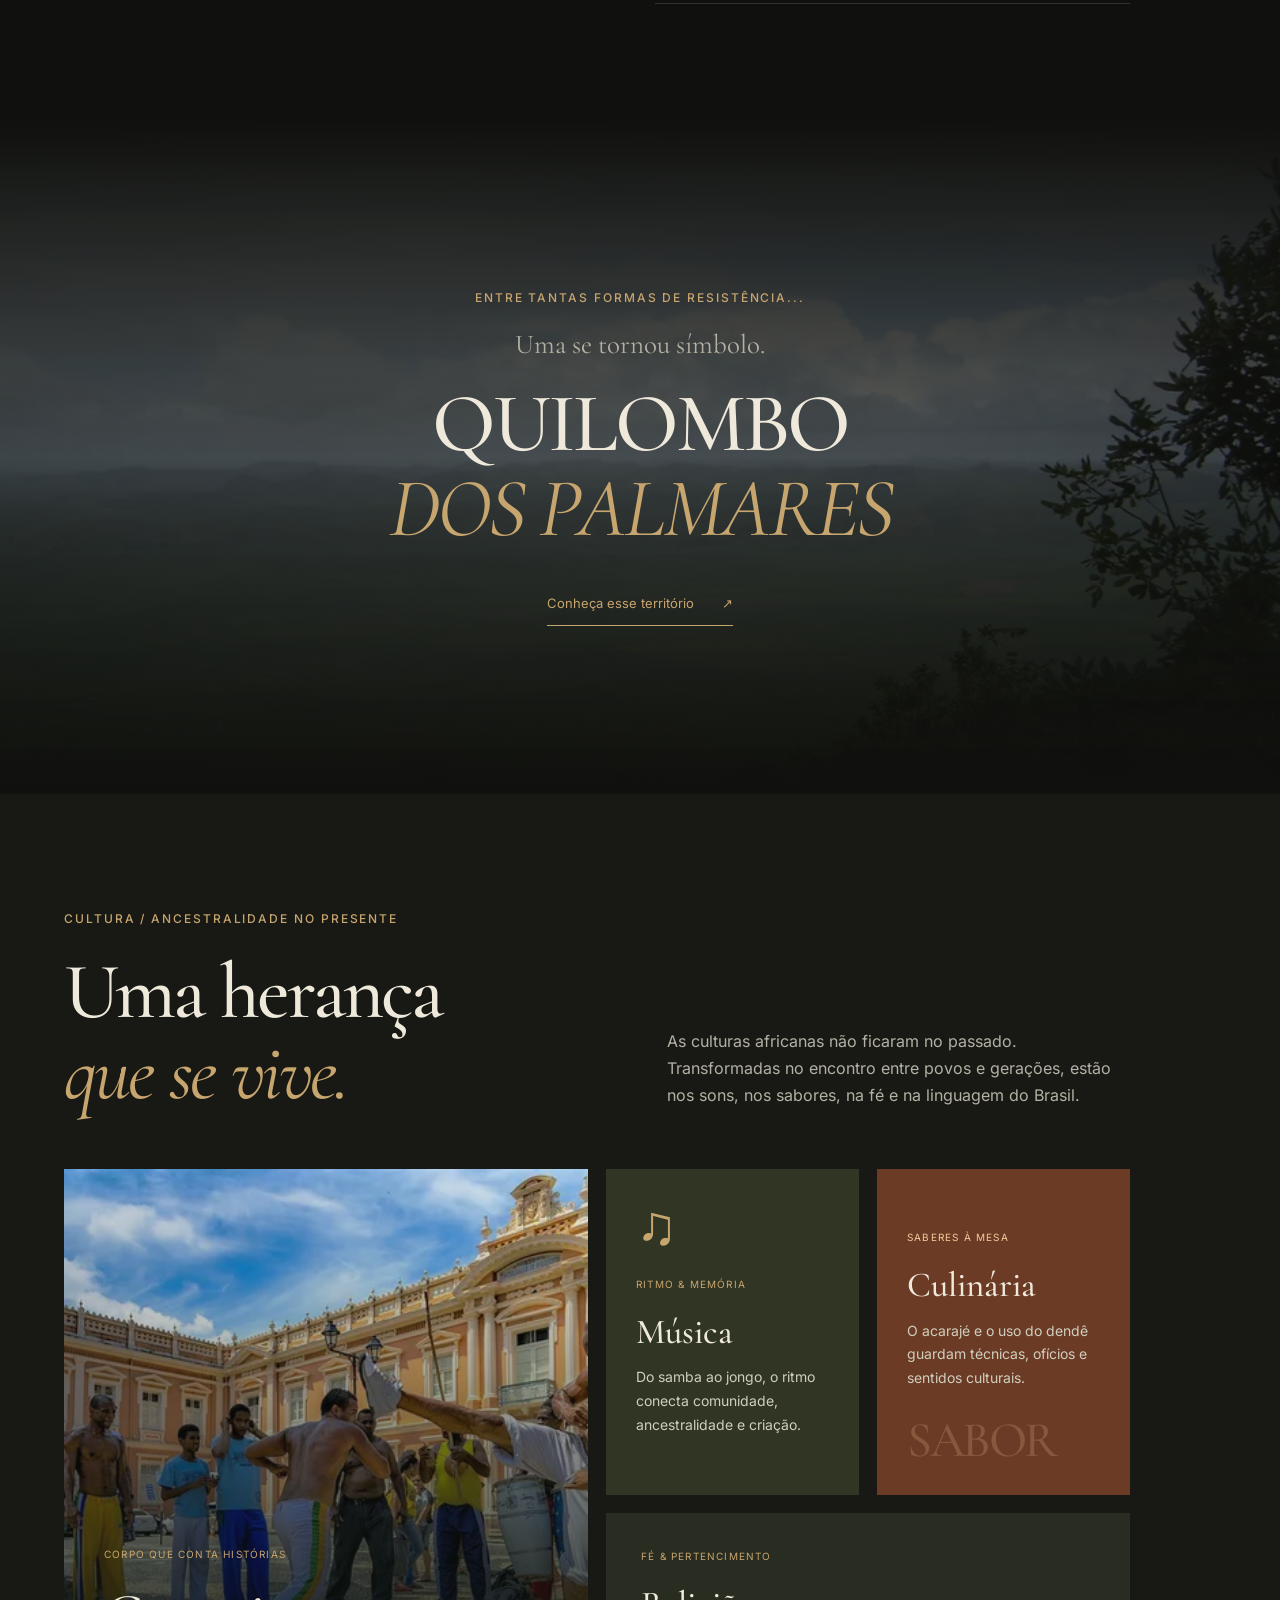
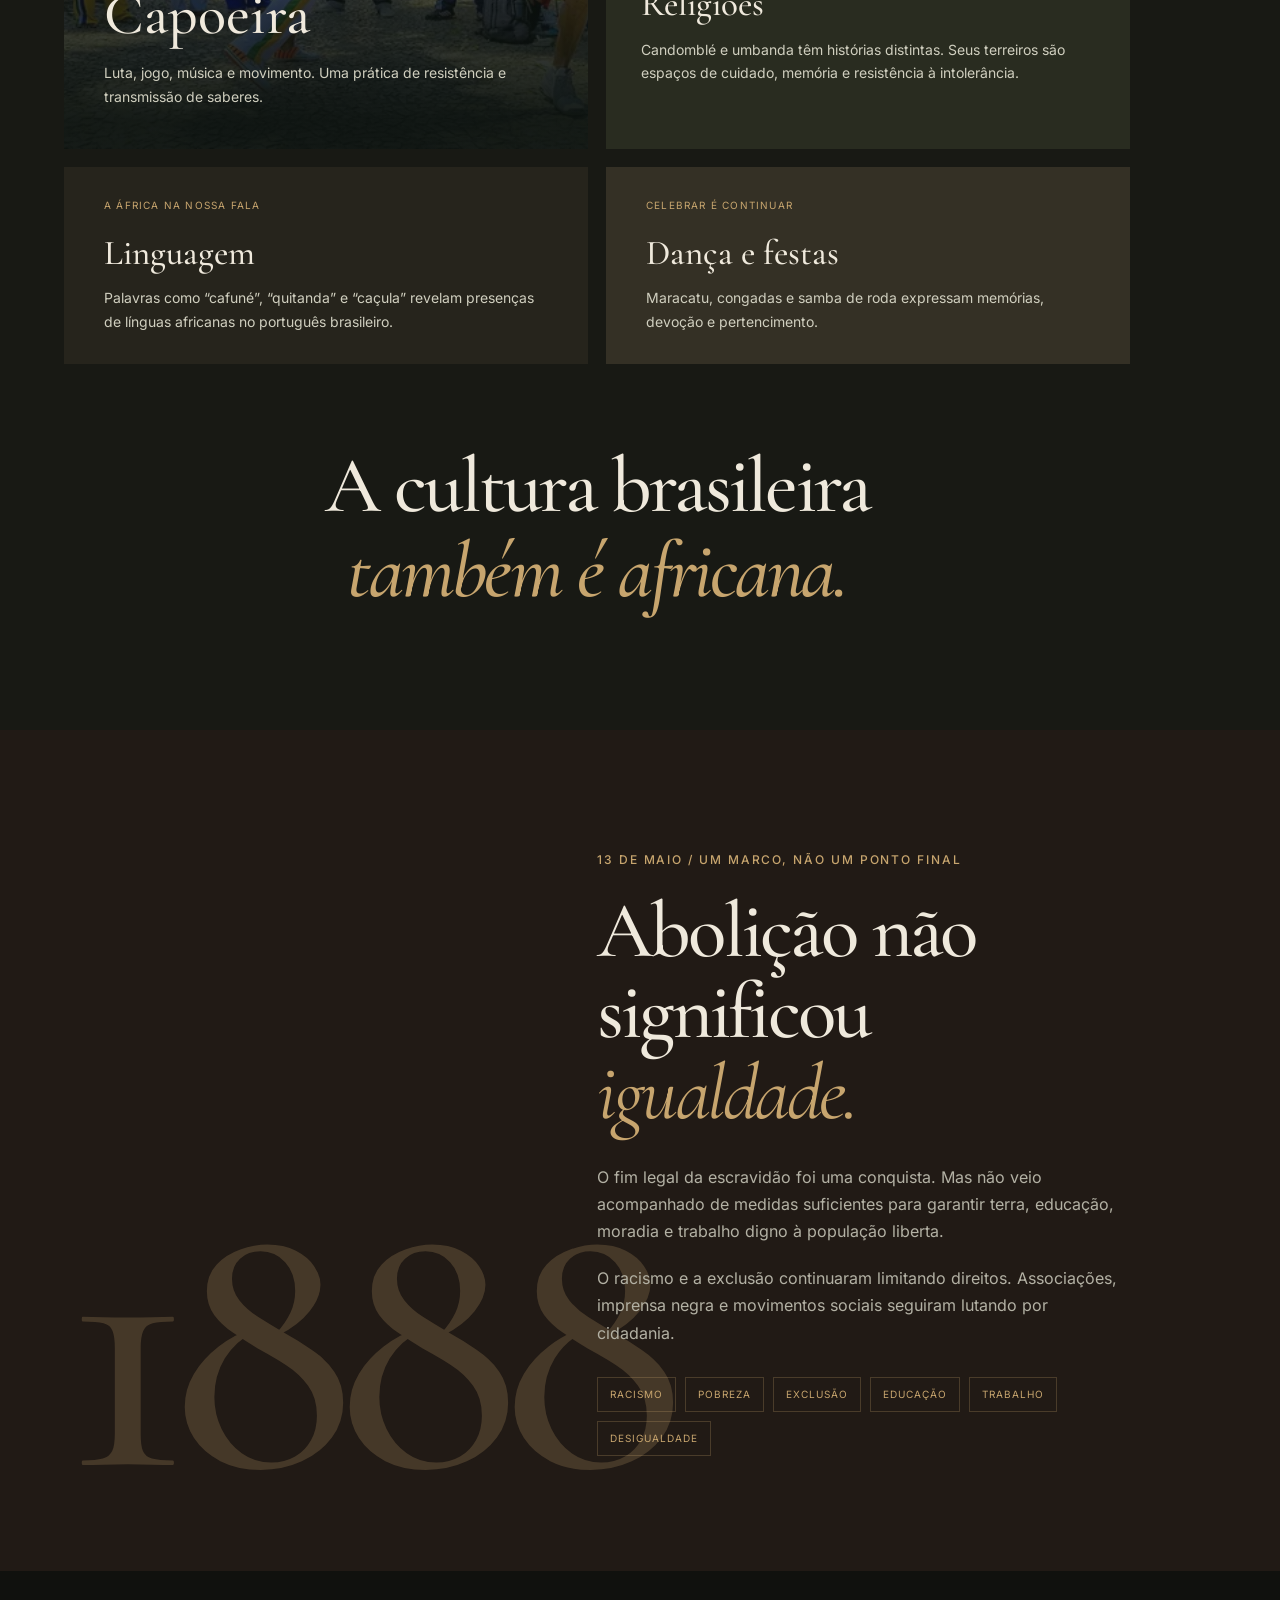
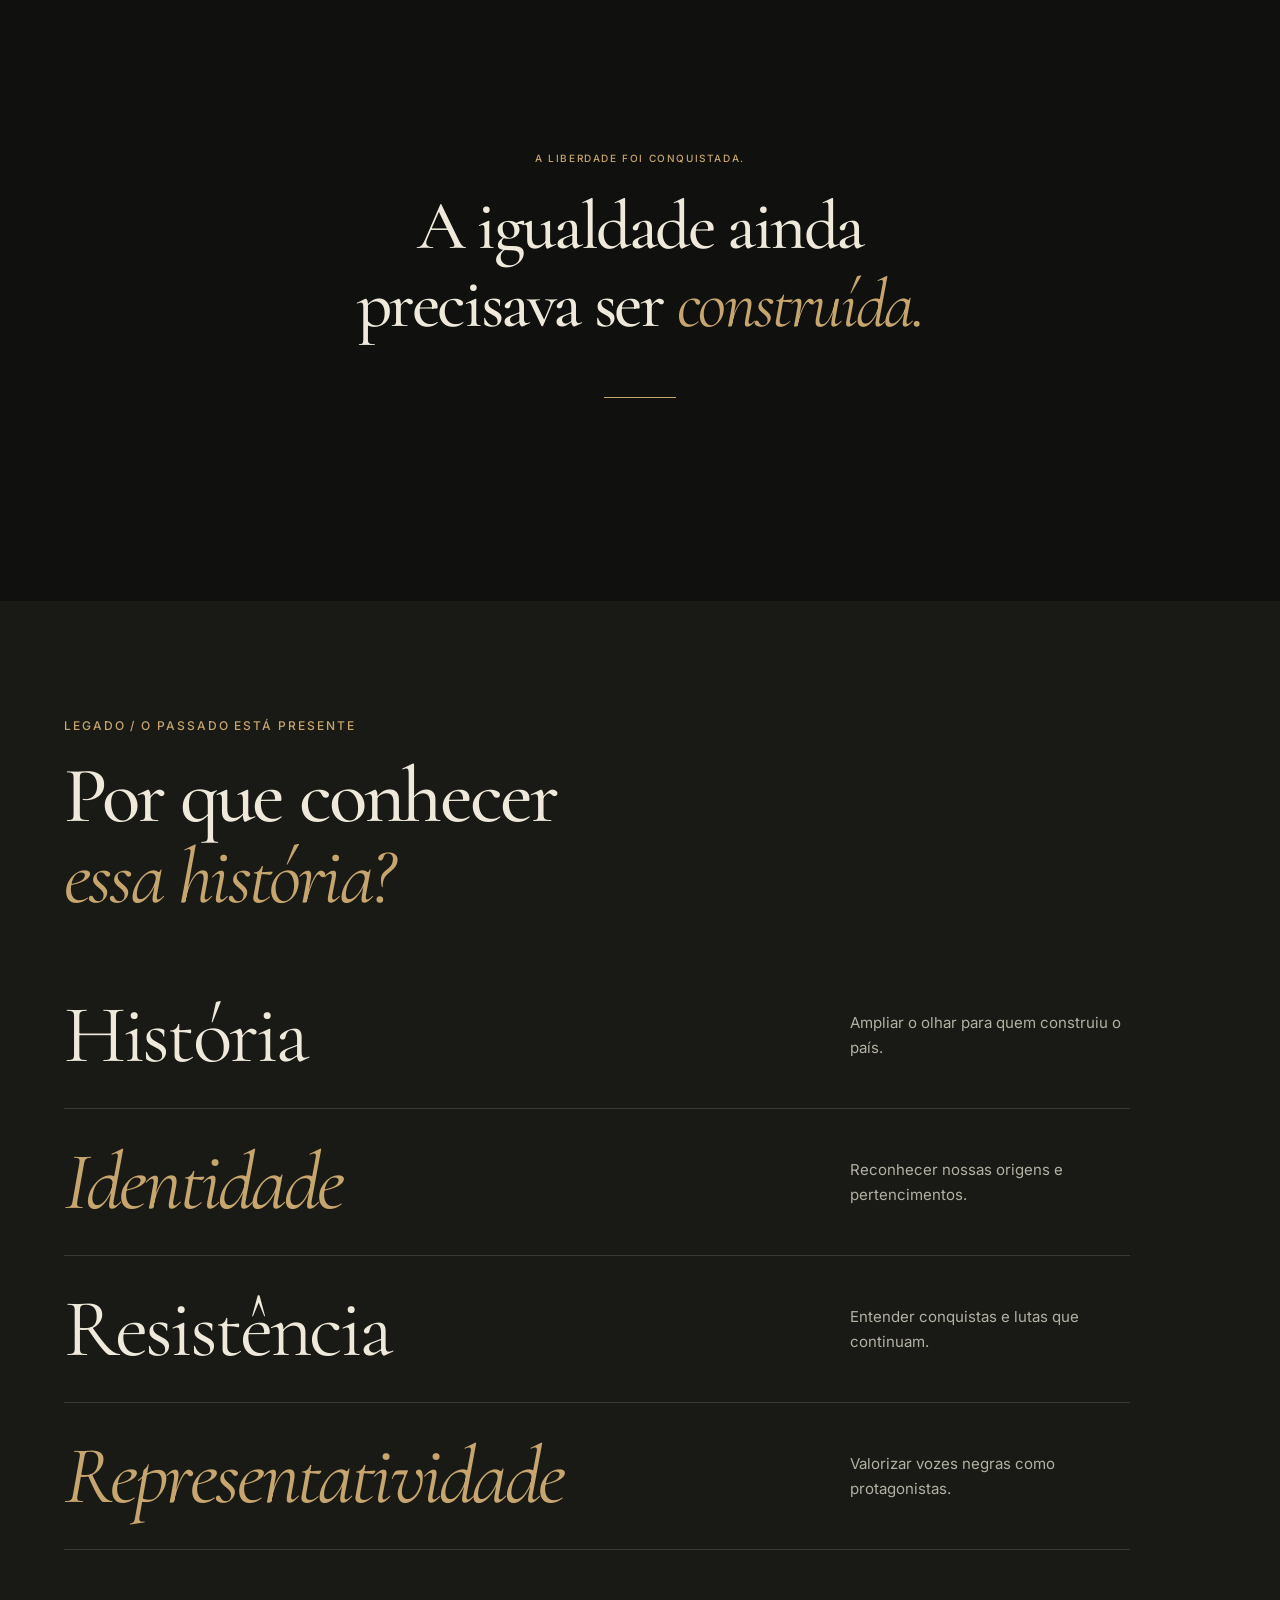
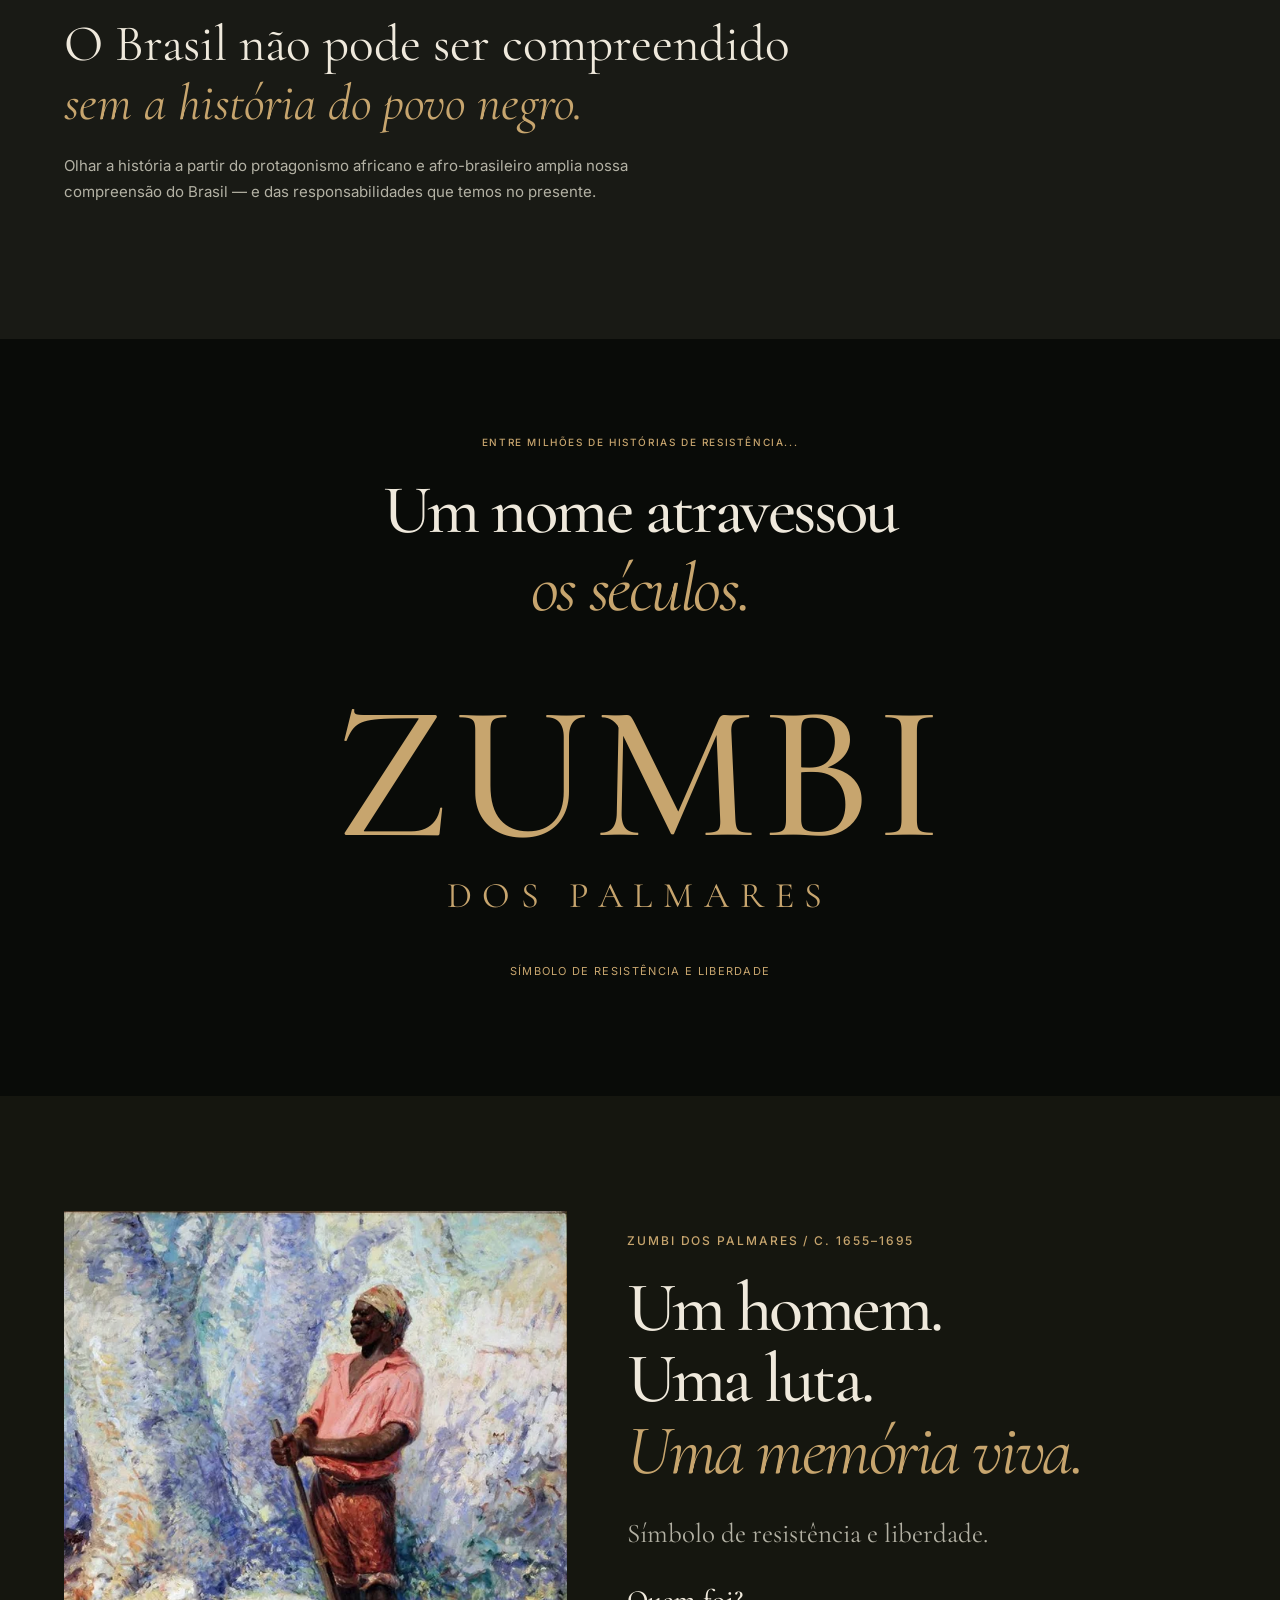
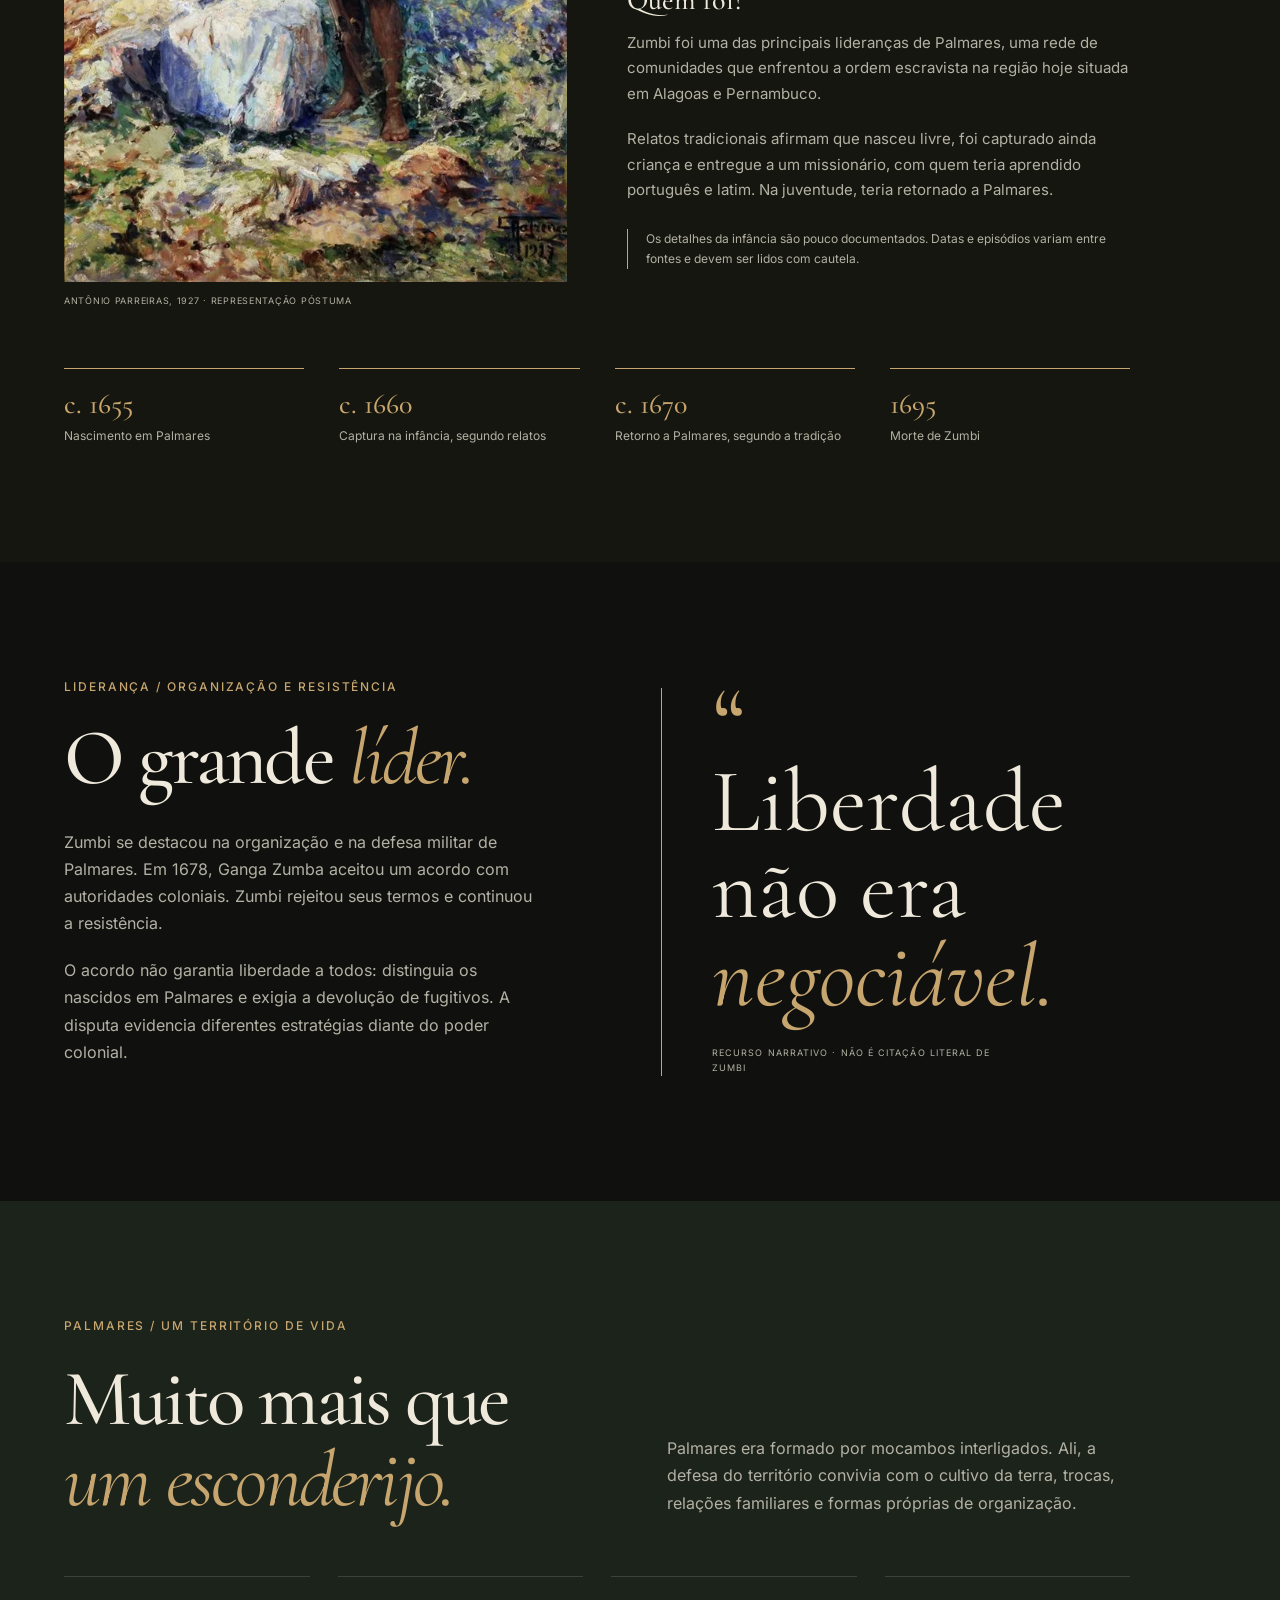
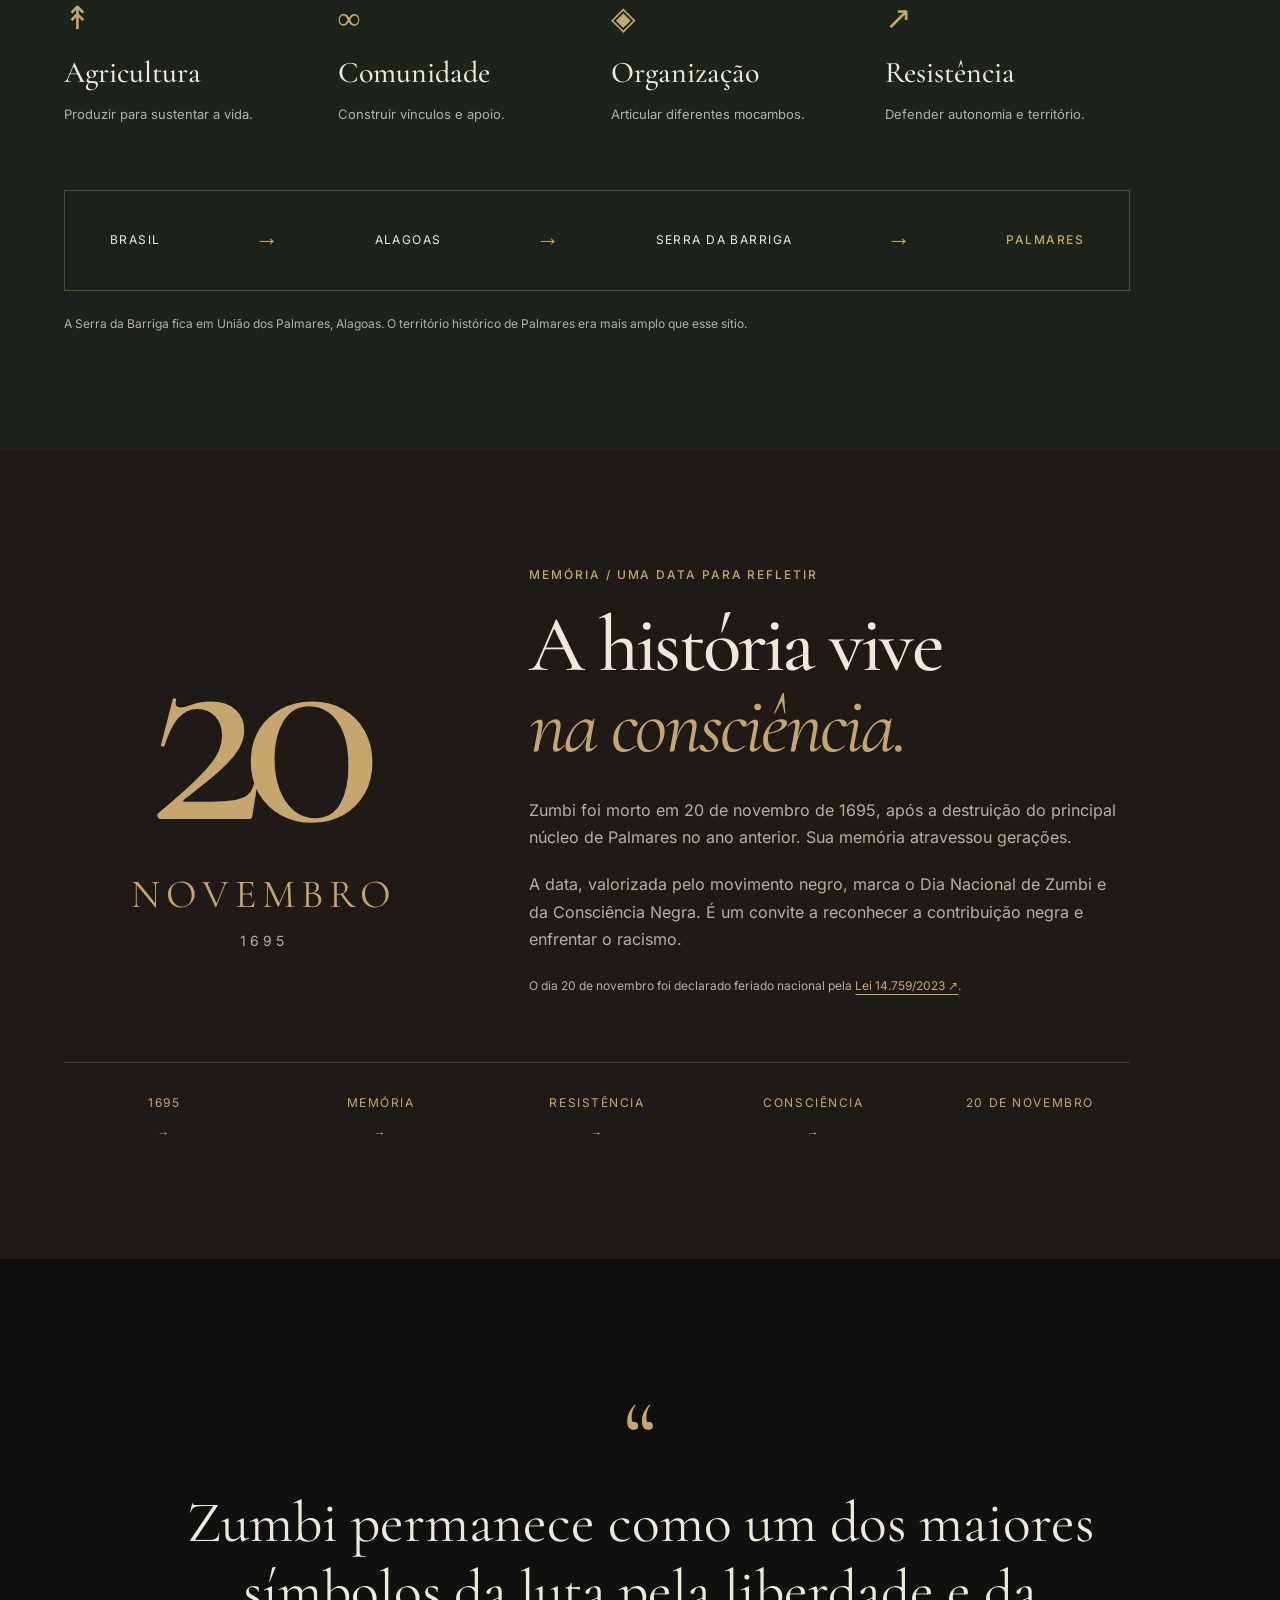
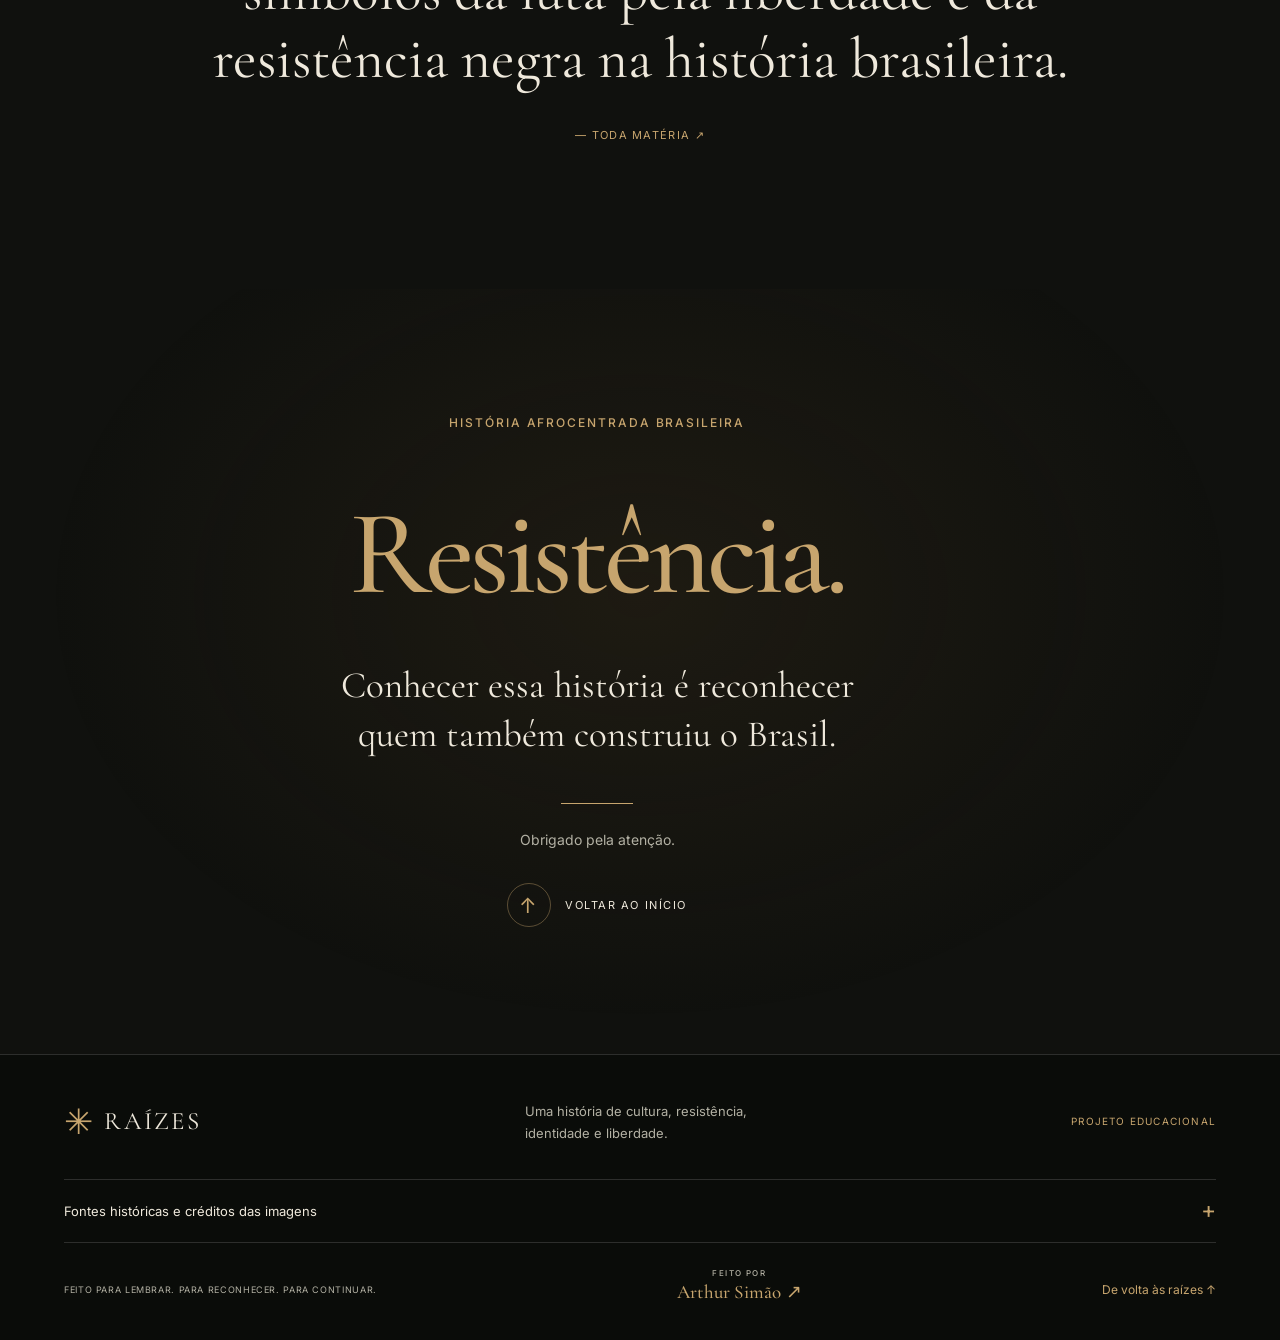
==== commit 0995e0e2: "Destaca a Turma 202 na abertura" ====
--- a/index.html
+++ b/index.html
@@ -105,9 +105,18 @@
           </picture>
         </div>
         <div class="hero-content">
-          <p class="eyebrow">ANCESTRALIDADE <i>
-            </i> RESISTÊNCIA <i>
-            </i> LIBERDADE</p>
+          <div class="hero-kicker">
+            <div class="class-stamp" aria-label="Trabalho apresentado pela Turma 202">
+              <strong>202</strong>
+              <span>
+                <small>TURMA</small>
+                <b>APRESENTA</b>
+              </span>
+            </div>
+            <p class="eyebrow">ANCESTRALIDADE <i>
+              </i> RESISTÊNCIA <i>
+              </i> LIBERDADE</p>
+          </div>
           <h1>
             <span>HISTÓRIA</span>
             <span class="gold">AFROCENTRADA</span>
--- a/css/style.css
+++ b/css/style.css
@@ -216,10 +216,68 @@
   z-index:2
 }
 
+.hero-kicker {
+  display:flex;
+  flex-direction:column;
+  align-items:flex-start;
+  gap:14px;
+  margin-bottom:22px
+}
+
+.class-stamp {
+  display:inline-grid;
+  grid-template-columns:auto auto;
+  align-items:center;
+  gap:10px;
+  min-height:44px;
+  padding:5px 11px 5px 9px;
+  border:1px solid #c7a56e66;
+  background:#10110e66;
+  backdrop-filter:blur(5px);
+  color:var(--gold)
+}
+
+.class-stamp>strong {
+  font:500 34px/.86 var(--serif);
+  letter-spacing:-.04em
+}
+
+.class-stamp>span {
+  display:flex;
+  flex-direction:column;
+  gap:1px;
+  padding-left:10px;
+  border-left:1px solid #c7a56e55
+}
+
+.class-stamp small,.class-stamp b {
+  font-family:var(--sans);
+  line-height:1.3;
+  letter-spacing:.14em
+}
+
+.class-stamp small {
+  font-size:8px;
+  color:var(--muted)
+}
+
+.class-stamp b {
+  font-size:8px;
+  font-weight:600
+}
+
+.hero-kicker .eyebrow {
+  margin:0
+}
+
 .hero .eyebrow {
   font-size:10px;
   letter-spacing:.1em;
   margin:0 0 26px
+}
+
+.hero .hero-kicker .eyebrow {
+  margin:0
 }
 
 .hero h1 {
@@ -296,6 +354,11 @@
 }
 
 @media(min-width:600px) {
+  .hero-kicker {
+    flex-direction:row;
+    align-items:center;
+    gap:22px
+  }
   .hero h1 {
     font-size:clamp(55px,8.4vw,120px)
   }
@@ -358,7 +421,7 @@
     font-size:14px
   }
   .hero .eyebrow {
-    margin-bottom:32px
+    margin-bottom:0
   }
   .explore {
     margin-top:30px
@@ -2393,7 +2456,7 @@
     transform:translateY(-12px)
   }
   .hero .eyebrow {
-    margin-bottom:24px
+    margin-bottom:0
   }
 }
 
@@ -2409,7 +2472,7 @@
     margin-bottom:24px
   }
   .hero .eyebrow {
-    margin-bottom:22px
+    margin-bottom:0
   }
   .hero-subtitle {
     margin-bottom:16px
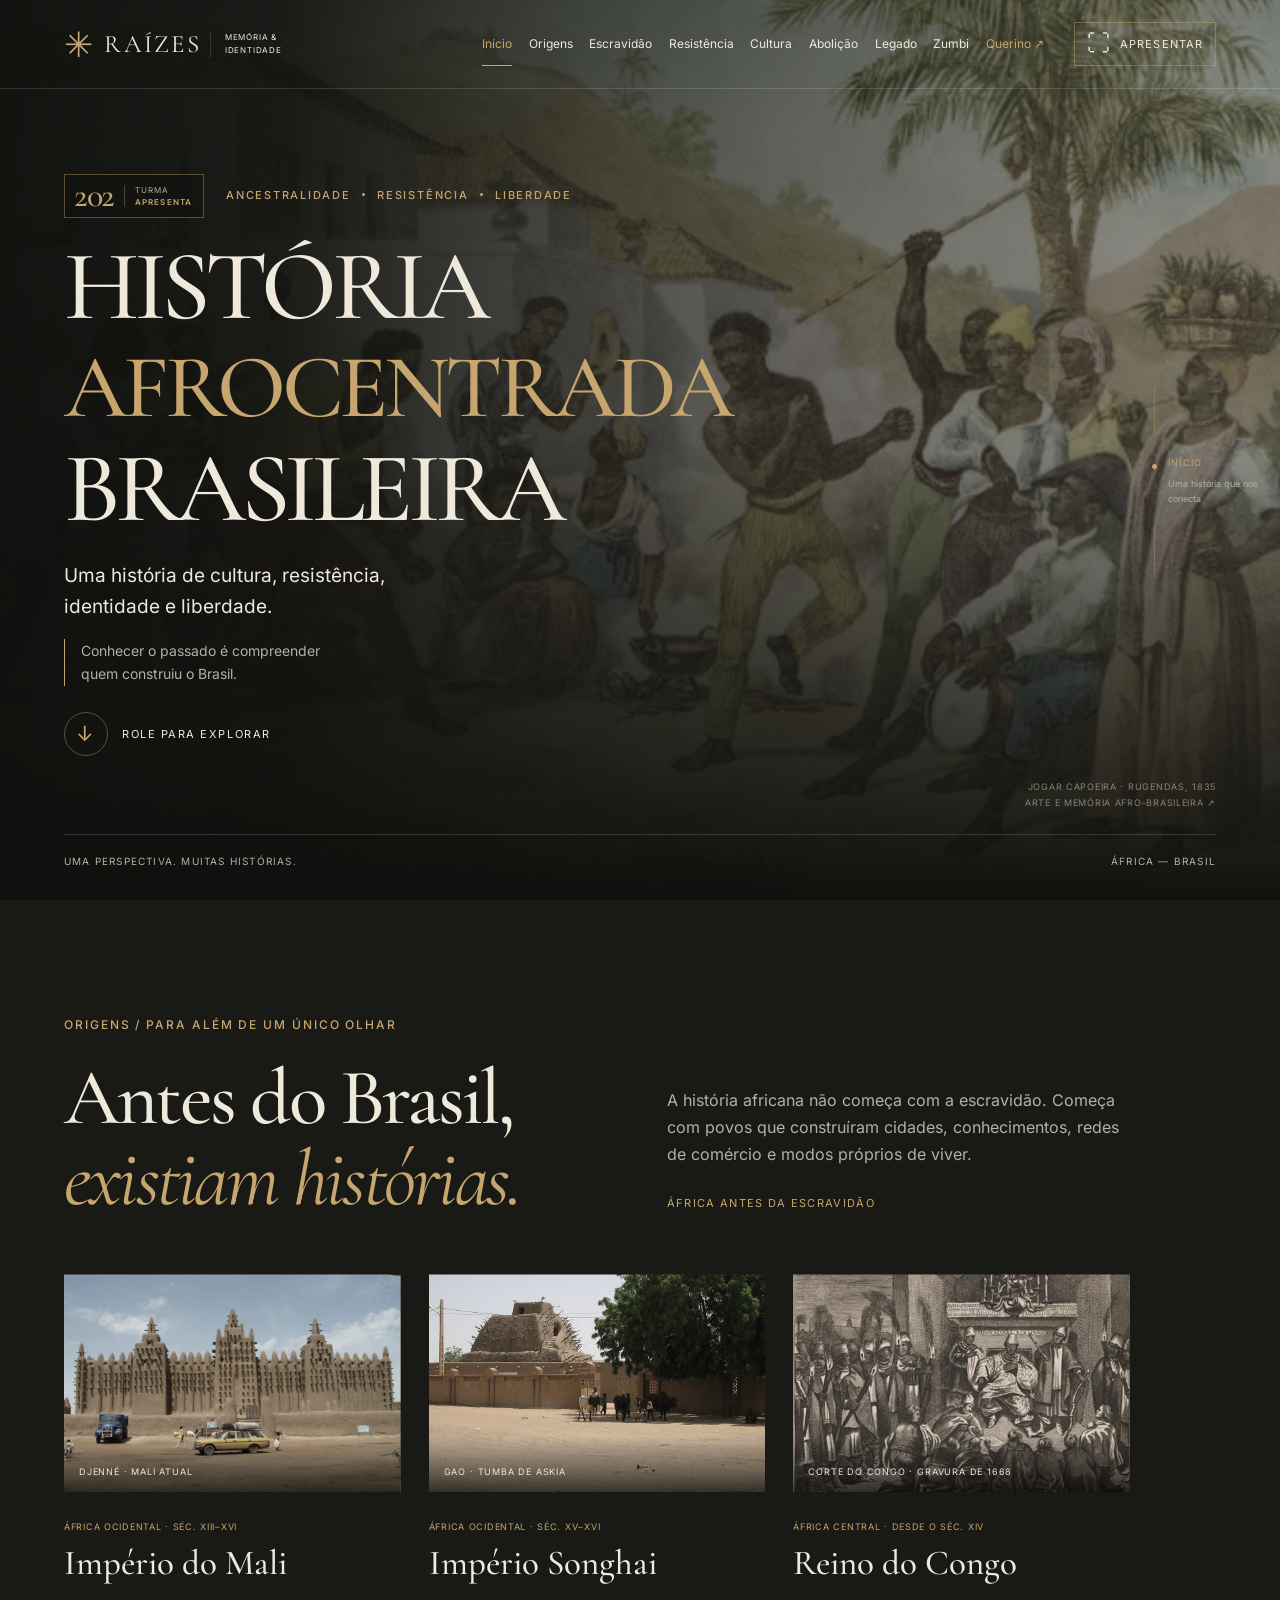
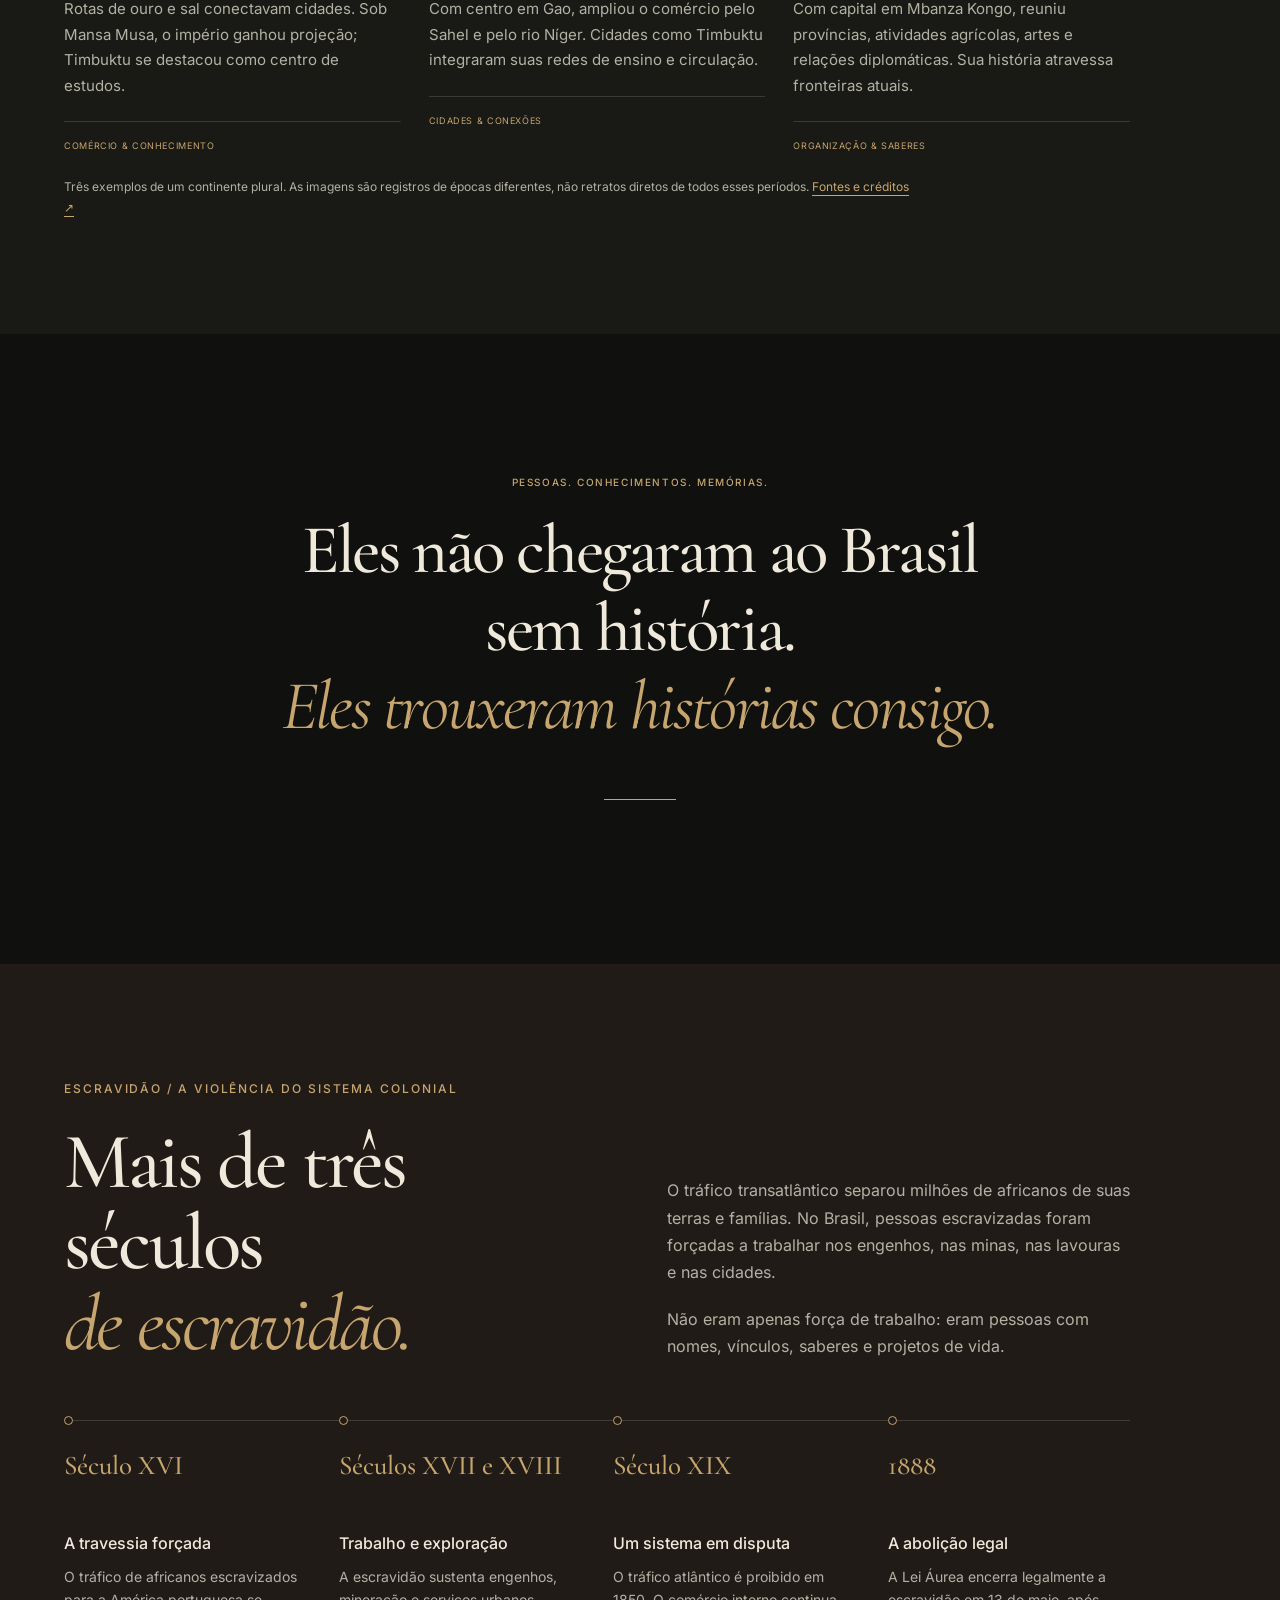
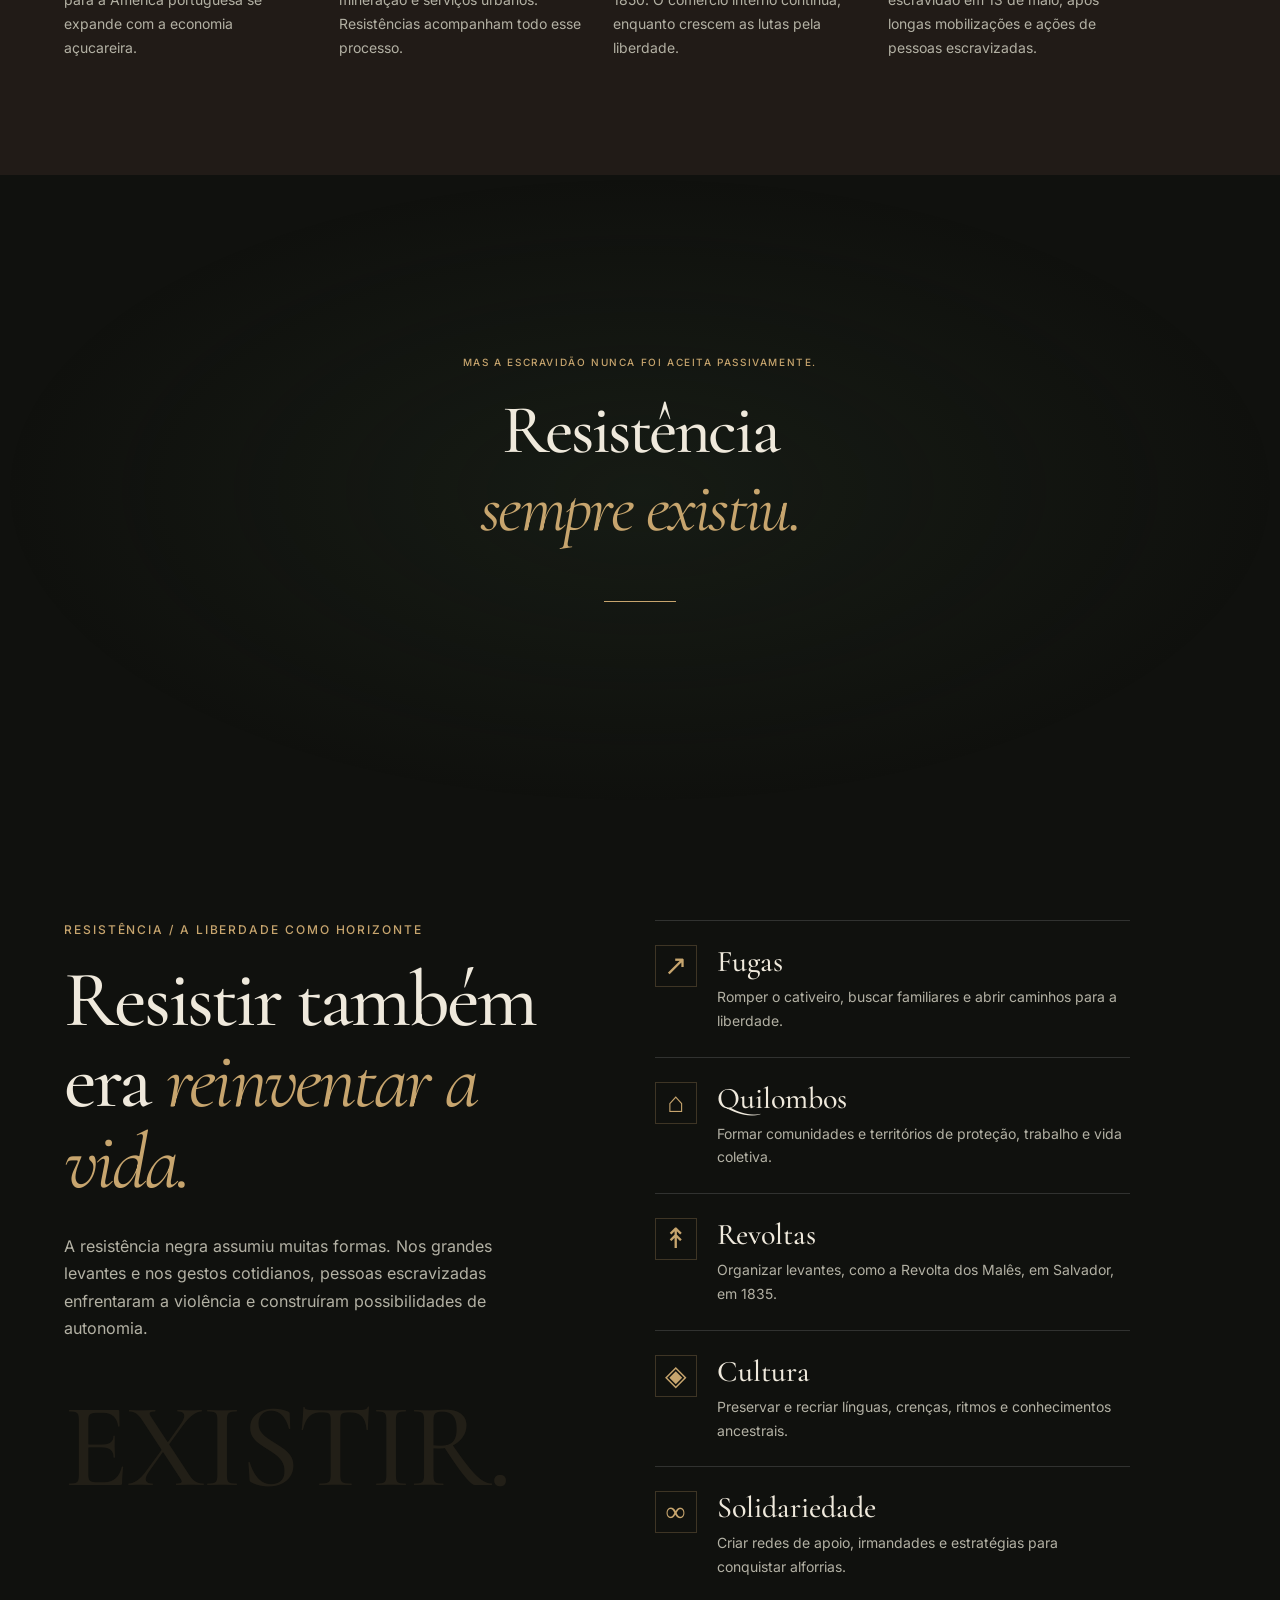
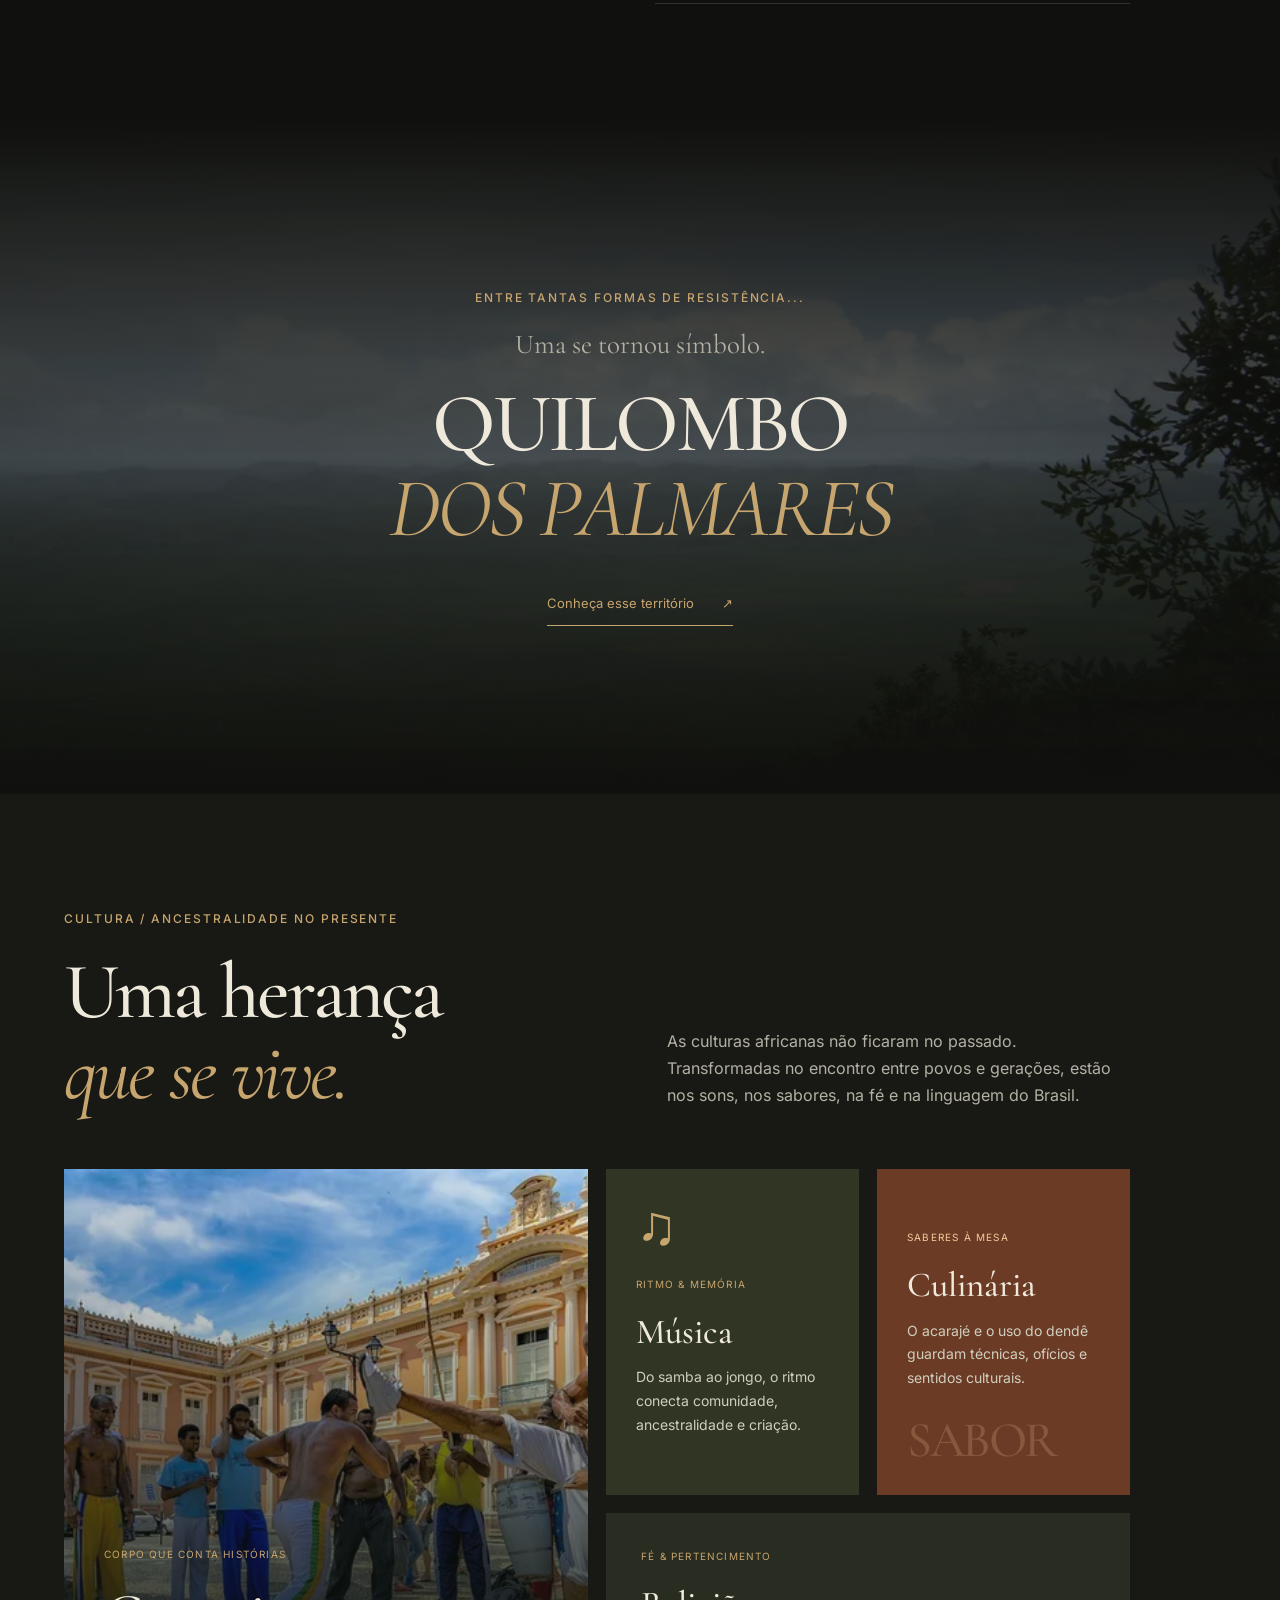
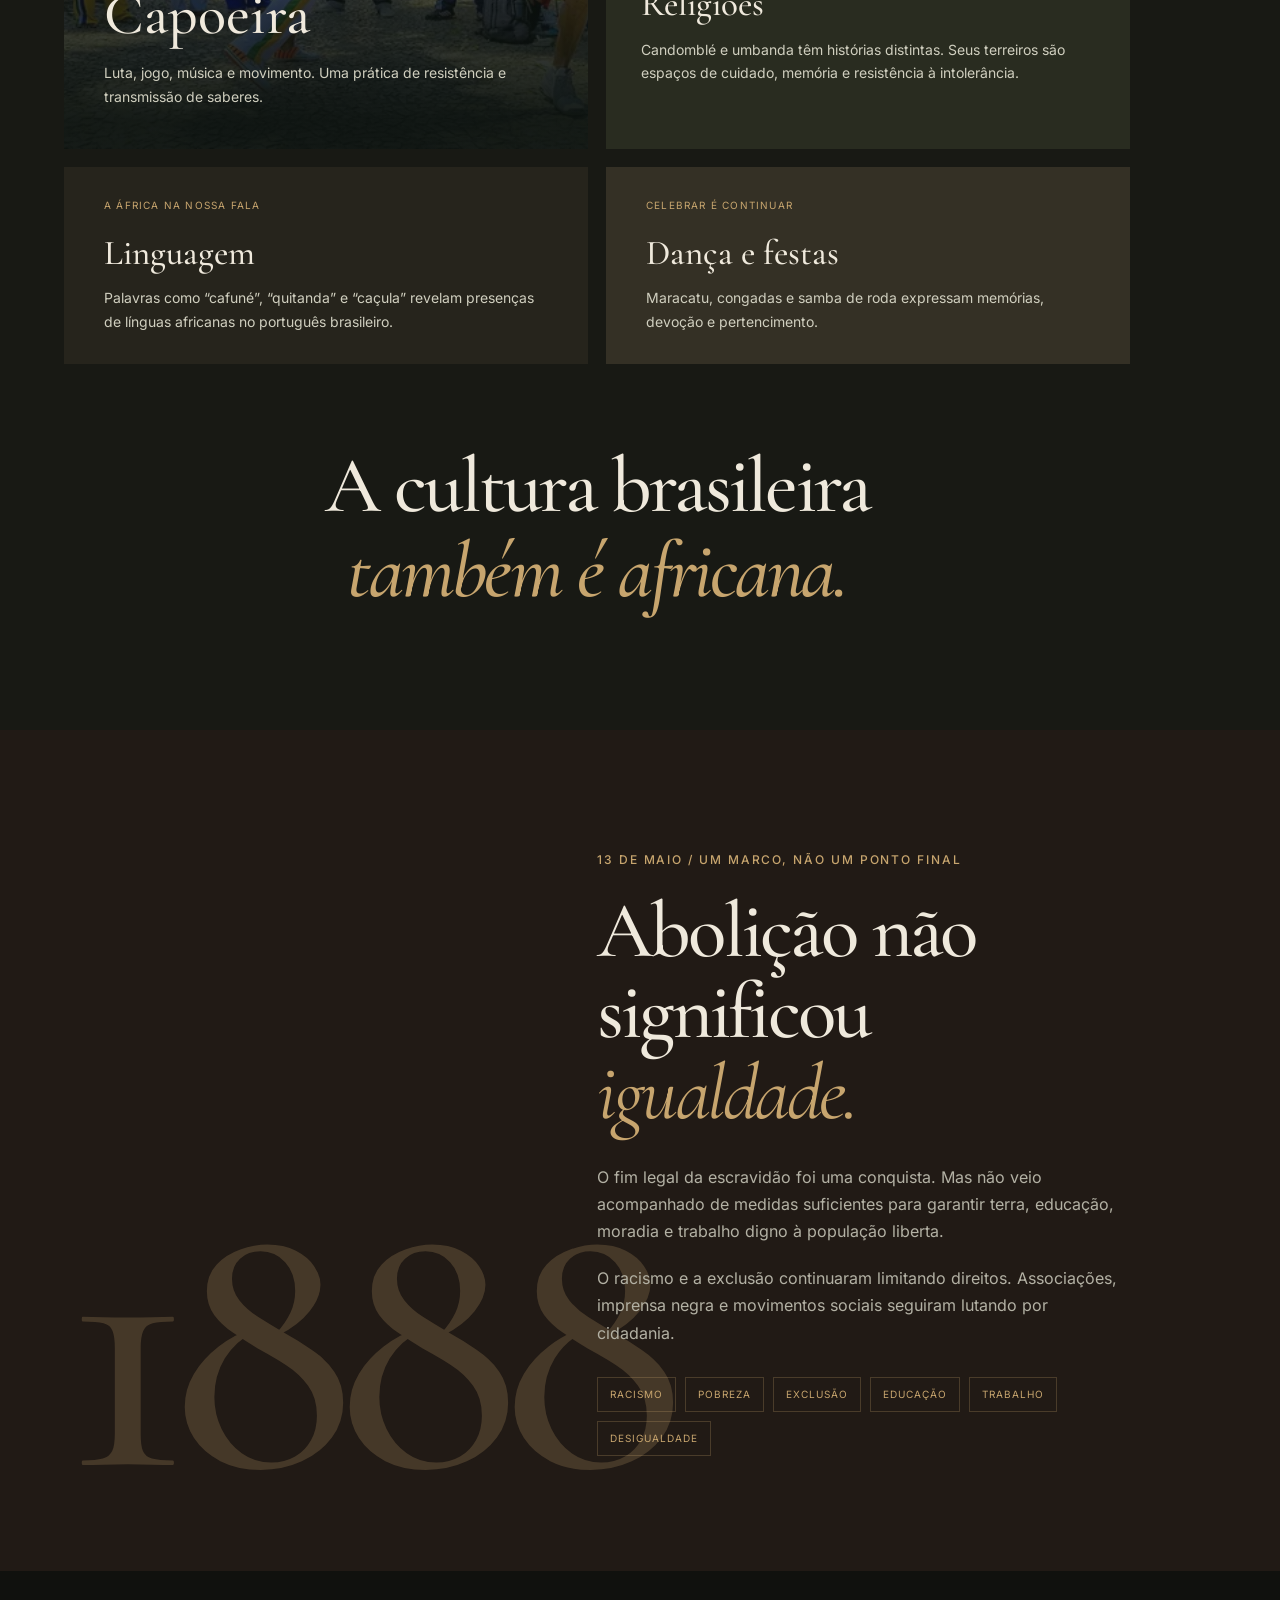
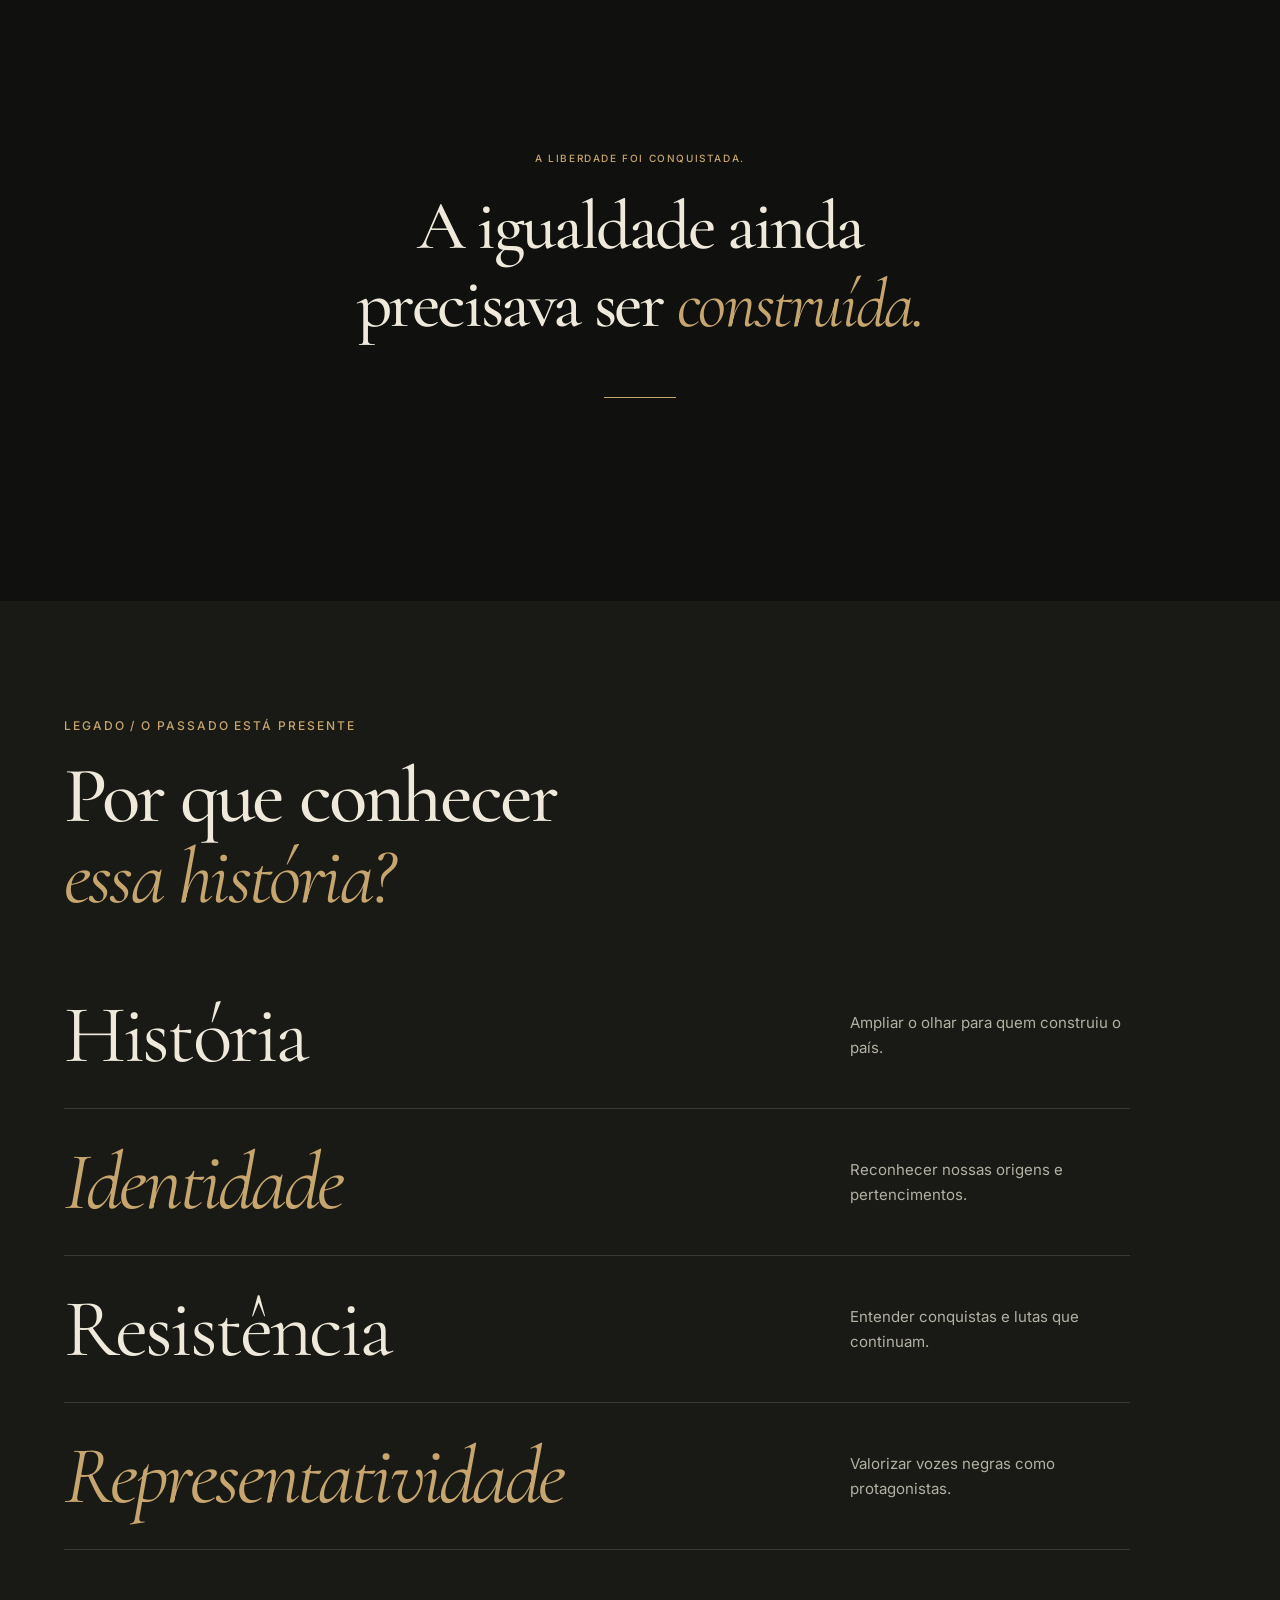
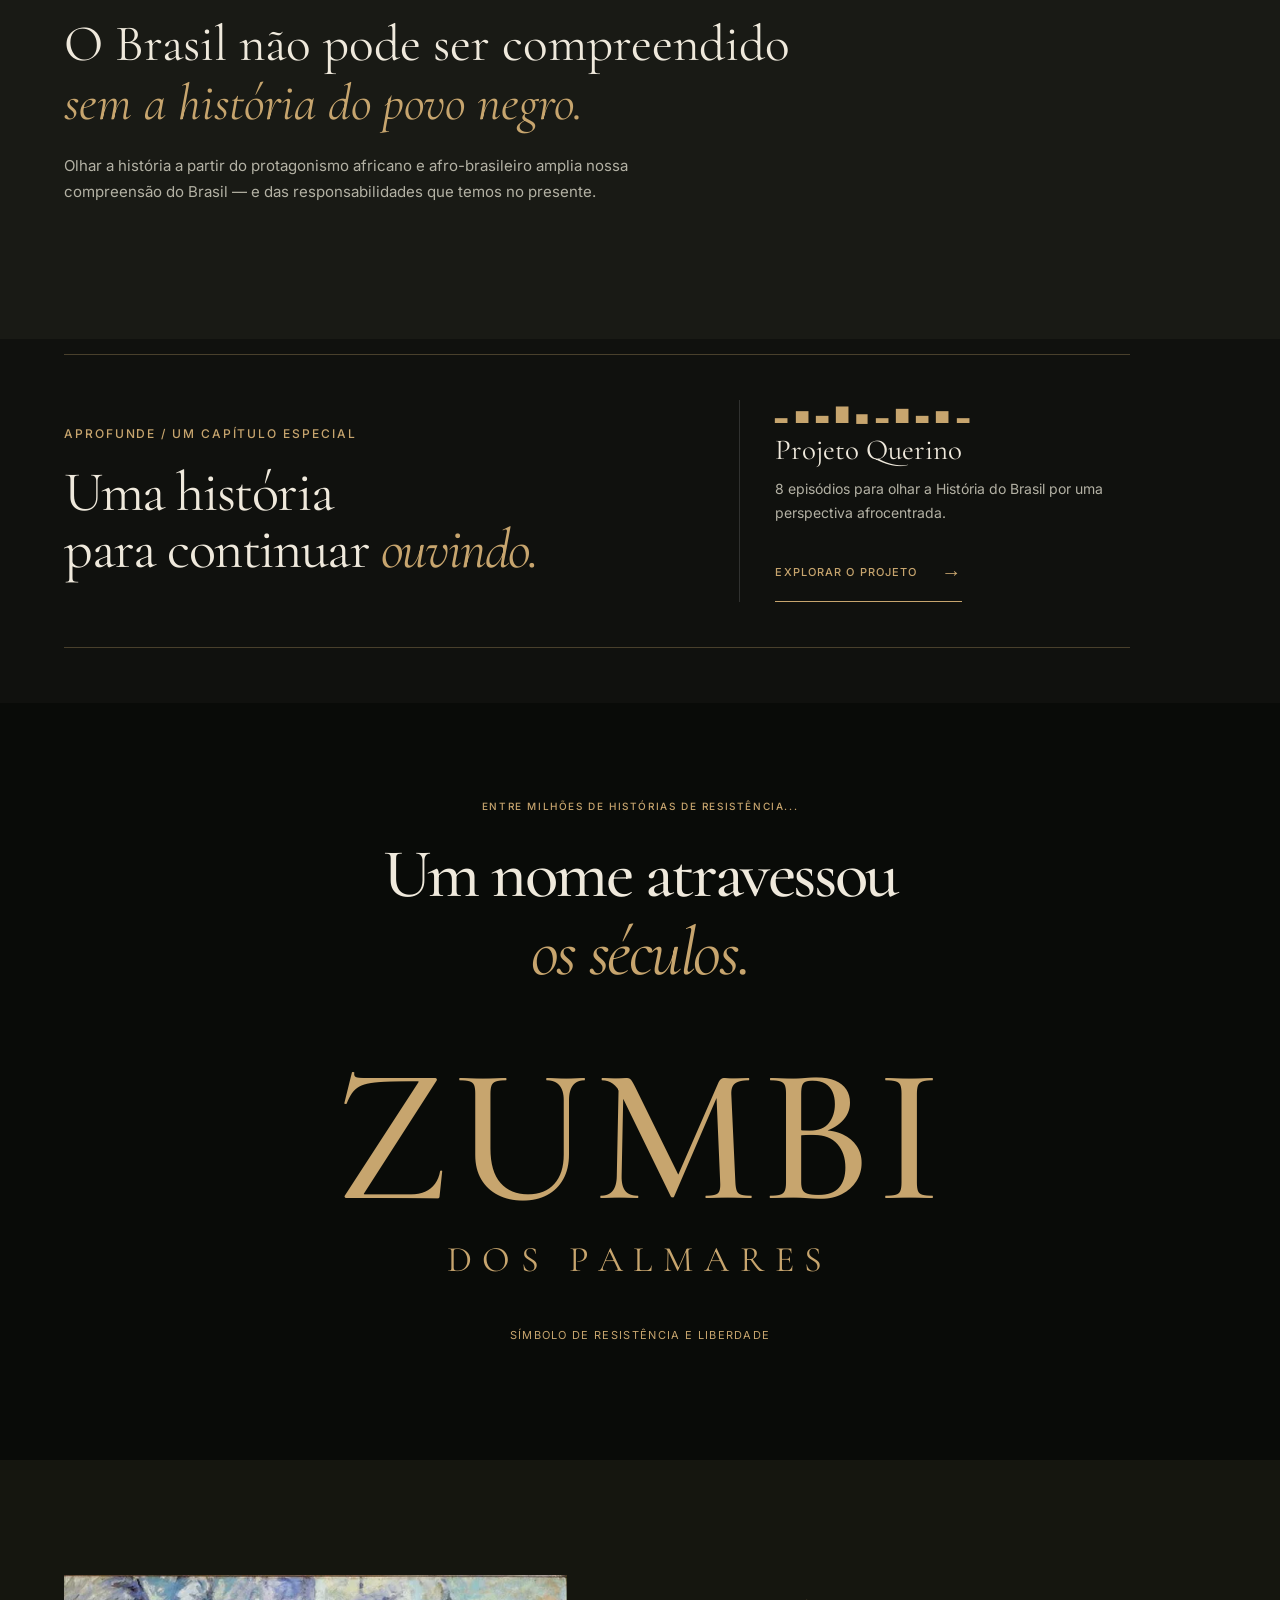
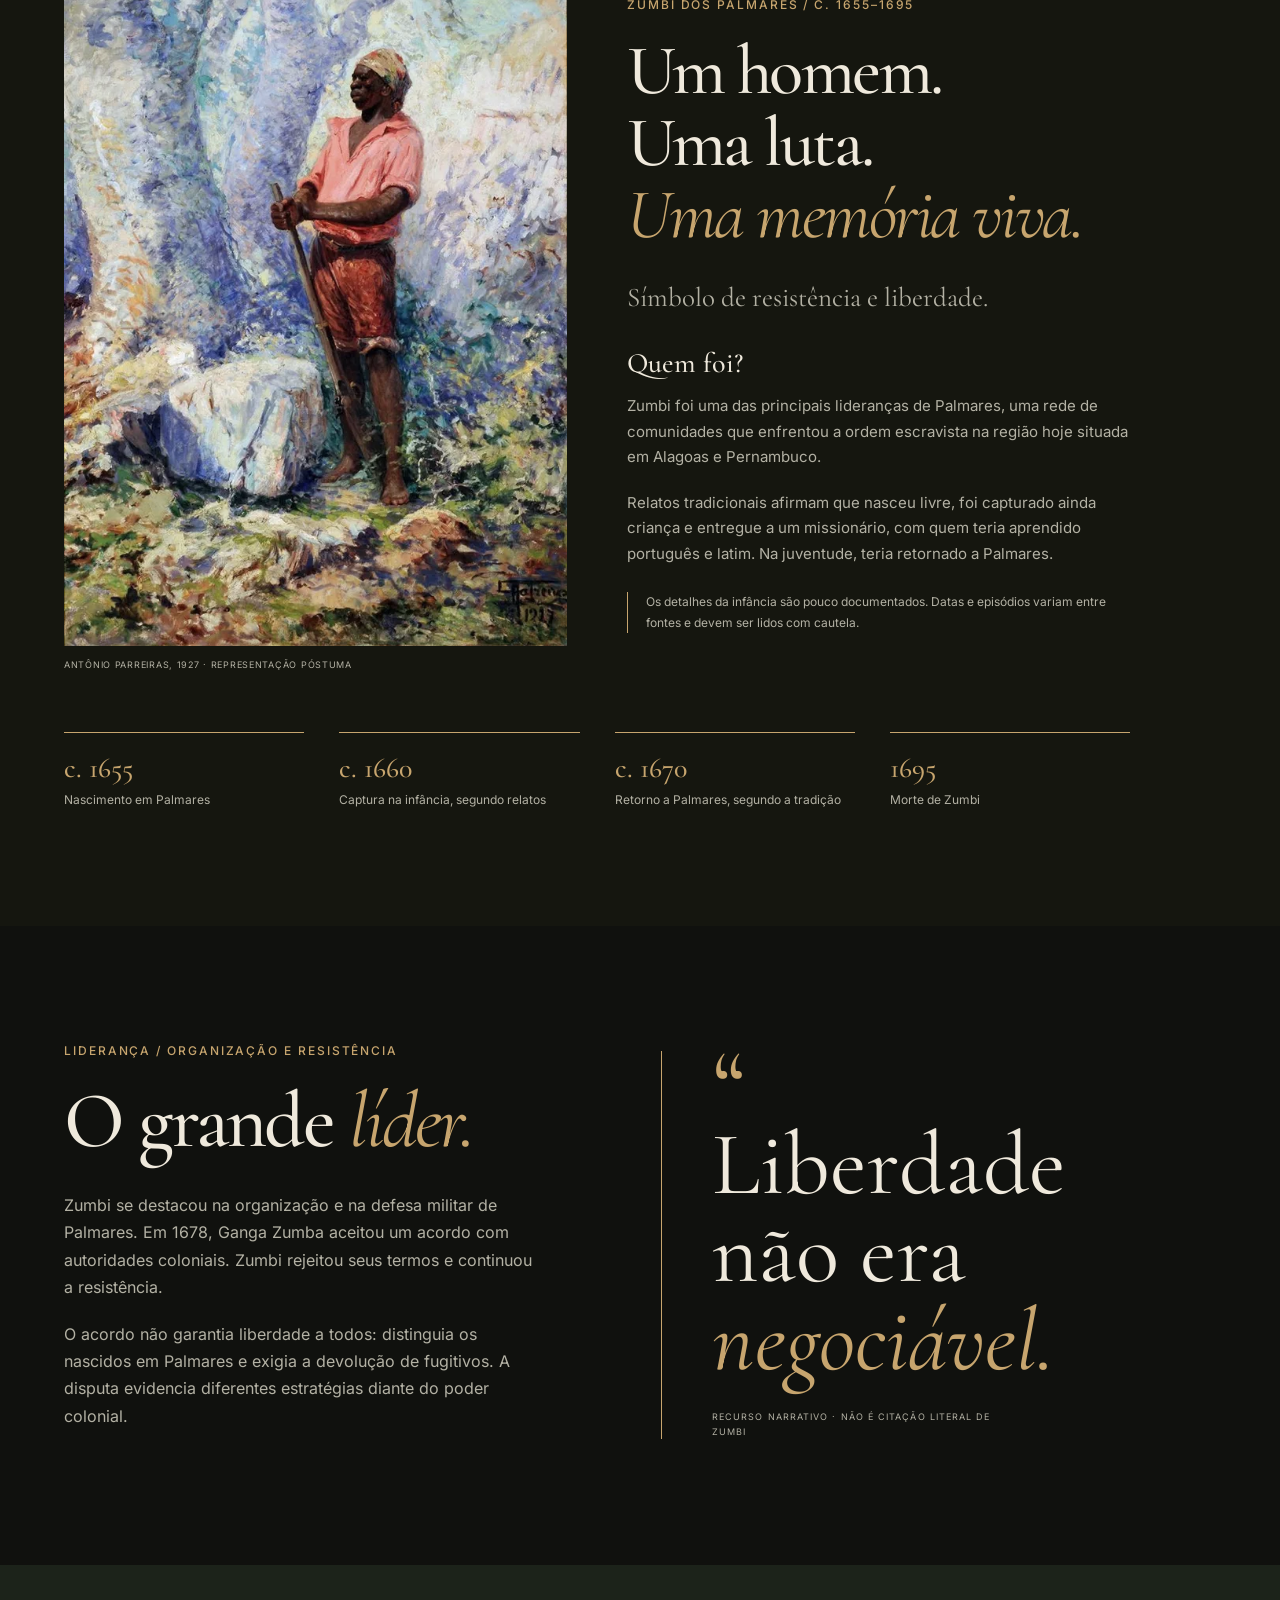
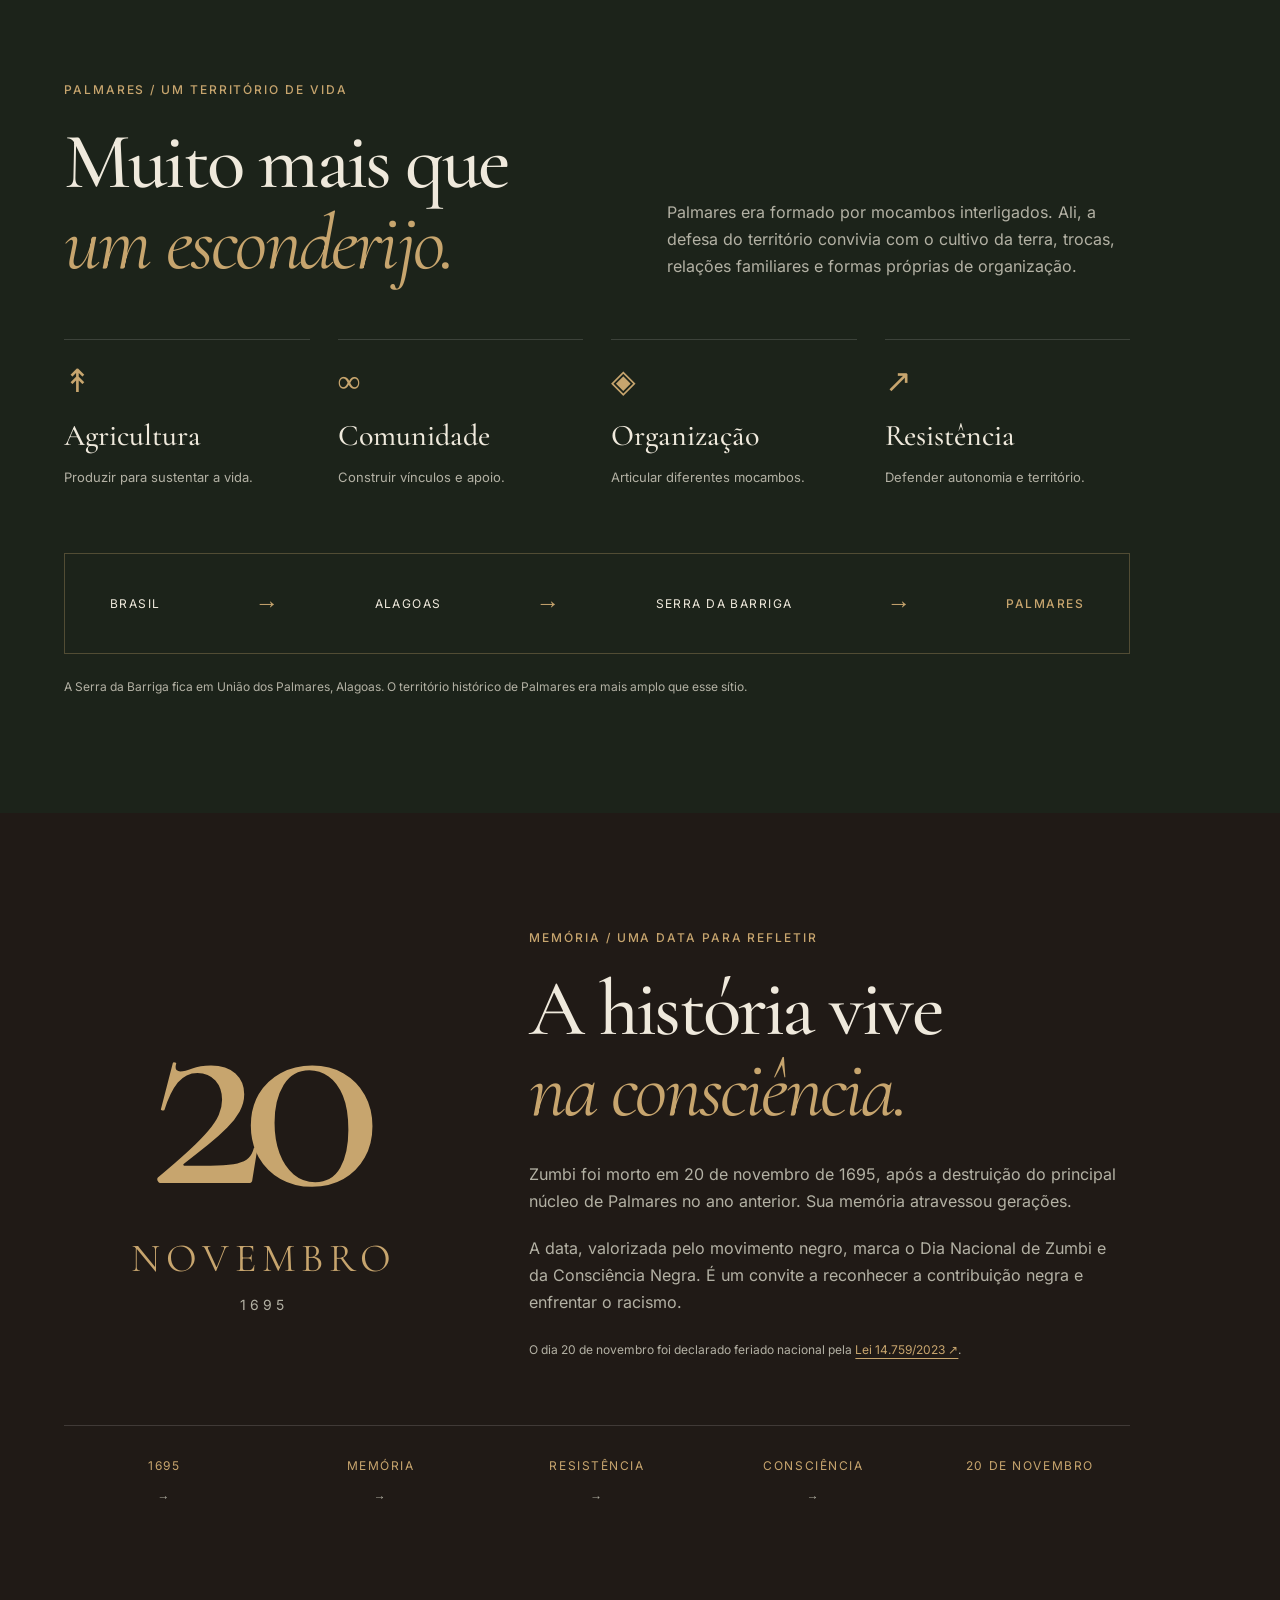
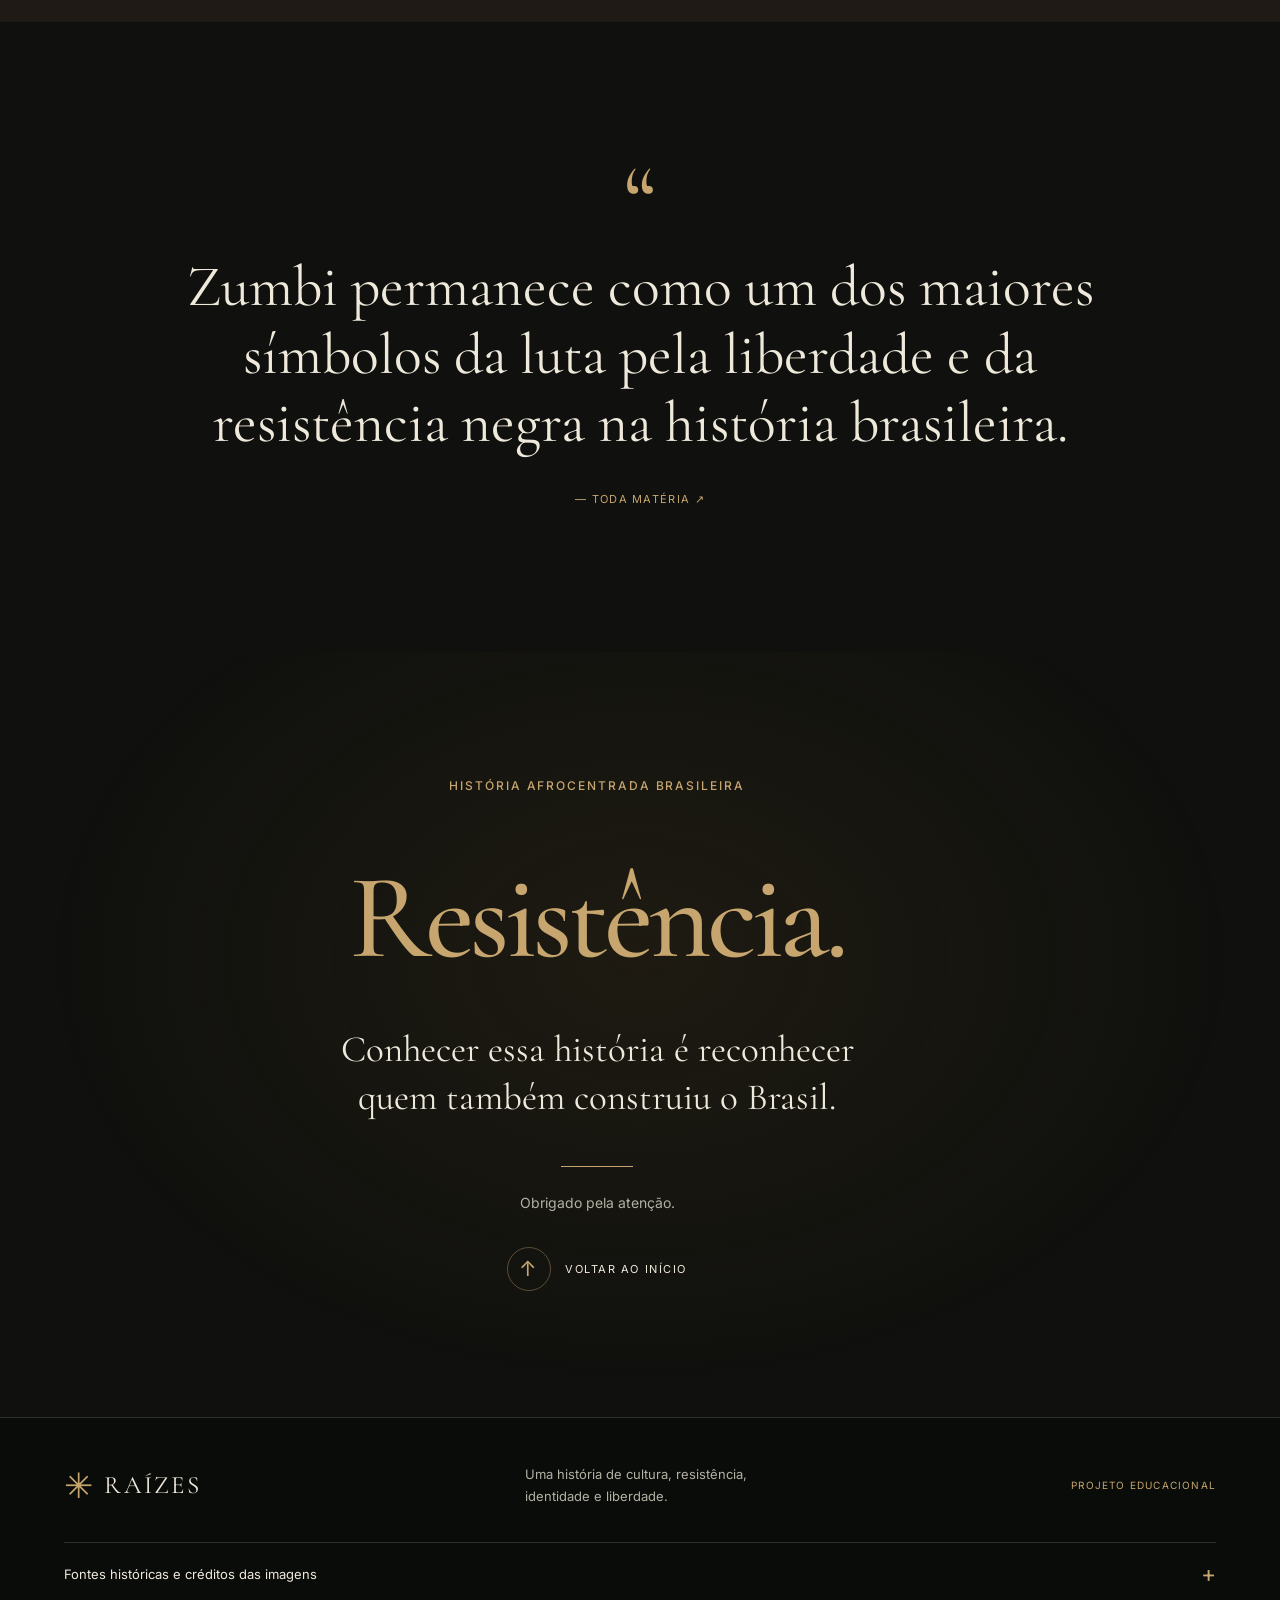
==== commit b5337b11: "Adiciona capítulo especial do Projeto Querino" ====
--- a/index.html
+++ b/index.html
@@ -9,6 +9,8 @@
     <link rel="icon" type="image/svg+xml" href="data:image/svg+xml,%3Csvg xmlns='http://www.w3.org/2000/svg' viewBox='0 0 32 32'%3E%3Crect width='32' height='32' rx='5' fill='%2310110e'/%3E%3Cpath d='M16 5v17m0-7L8 9m8 10 9-9M16 22l-8 5m8-5 8 5m-8-5v7' stroke='%23c7a56e' stroke-width='2' fill='none'/%3E%3C/svg%3E">
     <link rel="stylesheet" href="./assets/fonts/fonts.css">
     <link rel="stylesheet" href="./css/style.css">
+    <link rel="stylesheet" href="./css/querino-bridge.css">
+    <script src="./js/page-transitions.js" defer></script>
     <script src="./js/script.js" defer>
     </script>
   </head>
@@ -44,6 +46,7 @@
         <a href="#abolicao">Abolição</a>
         <a href="#legado">Legado</a>
         <a href="#zumbi">Zumbi</a>
+        <a class="querino-nav" href="./querino.html" data-page-transition="querino">Querino ↗</a>
       </nav>
       <button class="present-button" type="button">
         <span aria-hidden="true">⛶</span>
@@ -78,6 +81,7 @@
         </a>
         <a href="#zumbi">Zumbi<span>Um nome atravessa os séculos</span>
         </a>
+        <a href="./querino.html" data-page-transition="querino">Projeto Querino ↗<span>Um capítulo especial para ouvir</span></a>
       </nav>
       <p class="menu-foot">HISTÓRIA. RESISTÊNCIA. IDENTIDADE.</p>
     </dialog>
@@ -411,6 +415,20 @@
         </p>
         <p class="legacy-note reveal">Olhar a história a partir do protagonismo africano e afro-brasileiro amplia nossa compreensão do Brasil — e das responsabilidades que temos no presente.</p>
       </section>
+      <aside class="querino-callout" id="projeto-querino" aria-labelledby="querino-callout-title" data-step>
+        <div class="querino-callout-inner reveal">
+          <div>
+            <p class="eyebrow">APROFUNDE / UM CAPÍTULO ESPECIAL</p>
+            <h2 id="querino-callout-title">Uma história<br>para continuar <em>ouvindo.</em></h2>
+          </div>
+          <div class="querino-callout-aside">
+            <span class="querino-mini-wave" aria-hidden="true">▂ ▅ ▃ ▇ ▄ ▂ ▆ ▃ ▅ ▂</span>
+            <h3>Projeto Querino</h3>
+            <p>8 episódios para olhar a História do Brasil por uma perspectiva afrocentrada.</p>
+            <a class="q-link" href="./querino.html" data-page-transition="querino">EXPLORAR O PROJETO <span aria-hidden="true">→</span></a>
+          </div>
+        </div>
+      </aside>
       <section class="interlude zumbi-transition" data-step>
         <p class="eyebrow reveal">ENTRE MILHÕES DE HISTÓRIAS DE RESISTÊNCIA...</p>
         <h2 class="reveal">Um nome atravessou<br>
@@ -596,6 +614,12 @@
               <a href="https://www.todamateria.com.br/zumbi-dos-palmares/" target="_blank" rel="noopener noreferrer">Toda Matéria — Zumbi dos Palmares ↗</a>
             </li>
           </ul>
+          <h3>Projeto Querino — aprofundamento</h3>
+          <ul>
+            <li><a href="https://projetoquerino.com.br/" target="_blank" rel="noopener noreferrer">Projeto Querino — site oficial ↗</a></li>
+            <li><a href="https://projetoquerino.com.br/podcast/" target="_blank" rel="noopener noreferrer">Rádio Novelo — produção e ficha técnica do podcast ↗</a></li>
+            <li><a href="./querino.html#fontes-querino">Páginas oficiais dos oito episódios, transcrições e crédito do retrato de Manuel Querino →</a></li>
+          </ul>
           <h3>Imagens e contexto</h3>
           <div id="image-credits">
             <ul>
--- a/css/querino-bridge.css
+++ b/css/querino-bridge.css
@@ -0,0 +1,44 @@
+/* Ponte editorial entre as duas páginas. Sem dependências da página especial. */
+@view-transition { navigation: auto; }
+::view-transition-old(root), ::view-transition-new(root) { animation-duration: .22s; }
+.querino-nav { color: var(--gold); white-space: nowrap; }
+.querino-callout { padding: 15px var(--side) 55px; scroll-margin-top: 25px; }
+.querino-callout-inner { border-block: 1px solid #c7a56e50; padding: 36px 0; display: grid; gap: 30px; }
+.querino-callout h2 { margin: 12px 0 0; font: 400 clamp(38px, 4.4vw, 70px)/1.02 var(--serif); letter-spacing: -.025em; }
+.querino-callout h2 em { color: var(--gold); font-weight: 400; }
+.querino-callout h3 { margin: 6px 0; font: 400 29px/1.1 var(--serif); }
+.querino-callout p:not(.eyebrow) { color: var(--muted); font-size: 14px; max-width: 340px; margin: 12px 0 18px; }
+.querino-mini-wave { display: block; color: var(--gold); font-size: 16px; letter-spacing: .1em; }
+.q-link { display: inline-flex; align-items: center; justify-content: space-between; gap: 24px; padding: 12px 0; min-height: 44px; border-bottom: 1px solid var(--gold); color: var(--gold); font-size: 11px; font-weight: 500; letter-spacing: .1em; }
+.q-link span { font-size: 20px; transition: transform .25s; }
+.q-link:hover span { transform: translateX(4px); }
+.page-curtain { position: fixed; inset: 0; z-index: 9999; display: grid; place-content: center; text-align: center; padding: 24px; background: #0d0e0c; color: var(--text); animation: curtain-in .18s both; pointer-events: auto; }
+.page-curtain::before { content: ''; position: absolute; top: 25%; left: 0; width: 100%; height: 1px; background: var(--gold); transform-origin: left; animation: curtain-line .55s .05s both; }
+.page-curtain p { font: 400 clamp(27px, 5vw, 62px)/1.15 var(--serif); margin: 3px 0; animation: curtain-text .24s both; }
+.page-curtain p:nth-child(2) { animation-delay: .14s; }
+.page-curtain p:nth-child(3) { animation-delay: .28s; }
+.page-curtain strong { color: var(--gold); margin-top: 30px; font: 500 12px/1.6 var(--sans); letter-spacing: .2em; animation: curtain-text .24s .48s both; }
+.page-curtain.returning::before { transform-origin: right; }
+@keyframes curtain-in { from { opacity: 0; } to { opacity: 1; } }
+@keyframes curtain-line { from { transform: scaleX(0); } to { transform: scaleX(1); } }
+@keyframes curtain-text { from { opacity: 0; transform: translateY(12px); } to { opacity: 1; transform: none; } }
+@media (min-width: 760px) {
+  .querino-callout-inner { grid-template-columns: 1.5fr 1fr; gap: 7vw; align-items: center; padding: 45px 0; }
+  .querino-callout-aside { border-left: 1px solid var(--line); padding-left: 35px; }
+}
+@media (min-width: 1100px) {
+  .querino-callout { padding-right: 150px; }
+  .desktop-nav { gap: clamp(10px, 1.3vw, 24px); }
+}
+@media (min-width: 1600px) { .querino-callout { padding-right: 190px; } }
+@media (max-width: 599px) {
+  .page-curtain::before { animation-duration: .3s; }
+  .page-curtain strong { animation-delay: .3s; }
+  .page-curtain p:nth-child(2) { animation-delay: .08s; }
+  .page-curtain p:nth-child(3) { animation-delay: .16s; }
+}
+@media (prefers-reduced-motion: reduce) {
+  ::view-transition-old(root), ::view-transition-new(root) { animation: none; }
+  .page-curtain, .page-curtain *, .page-curtain::before { animation: none; }
+  .q-link span { transition: none; }
+}
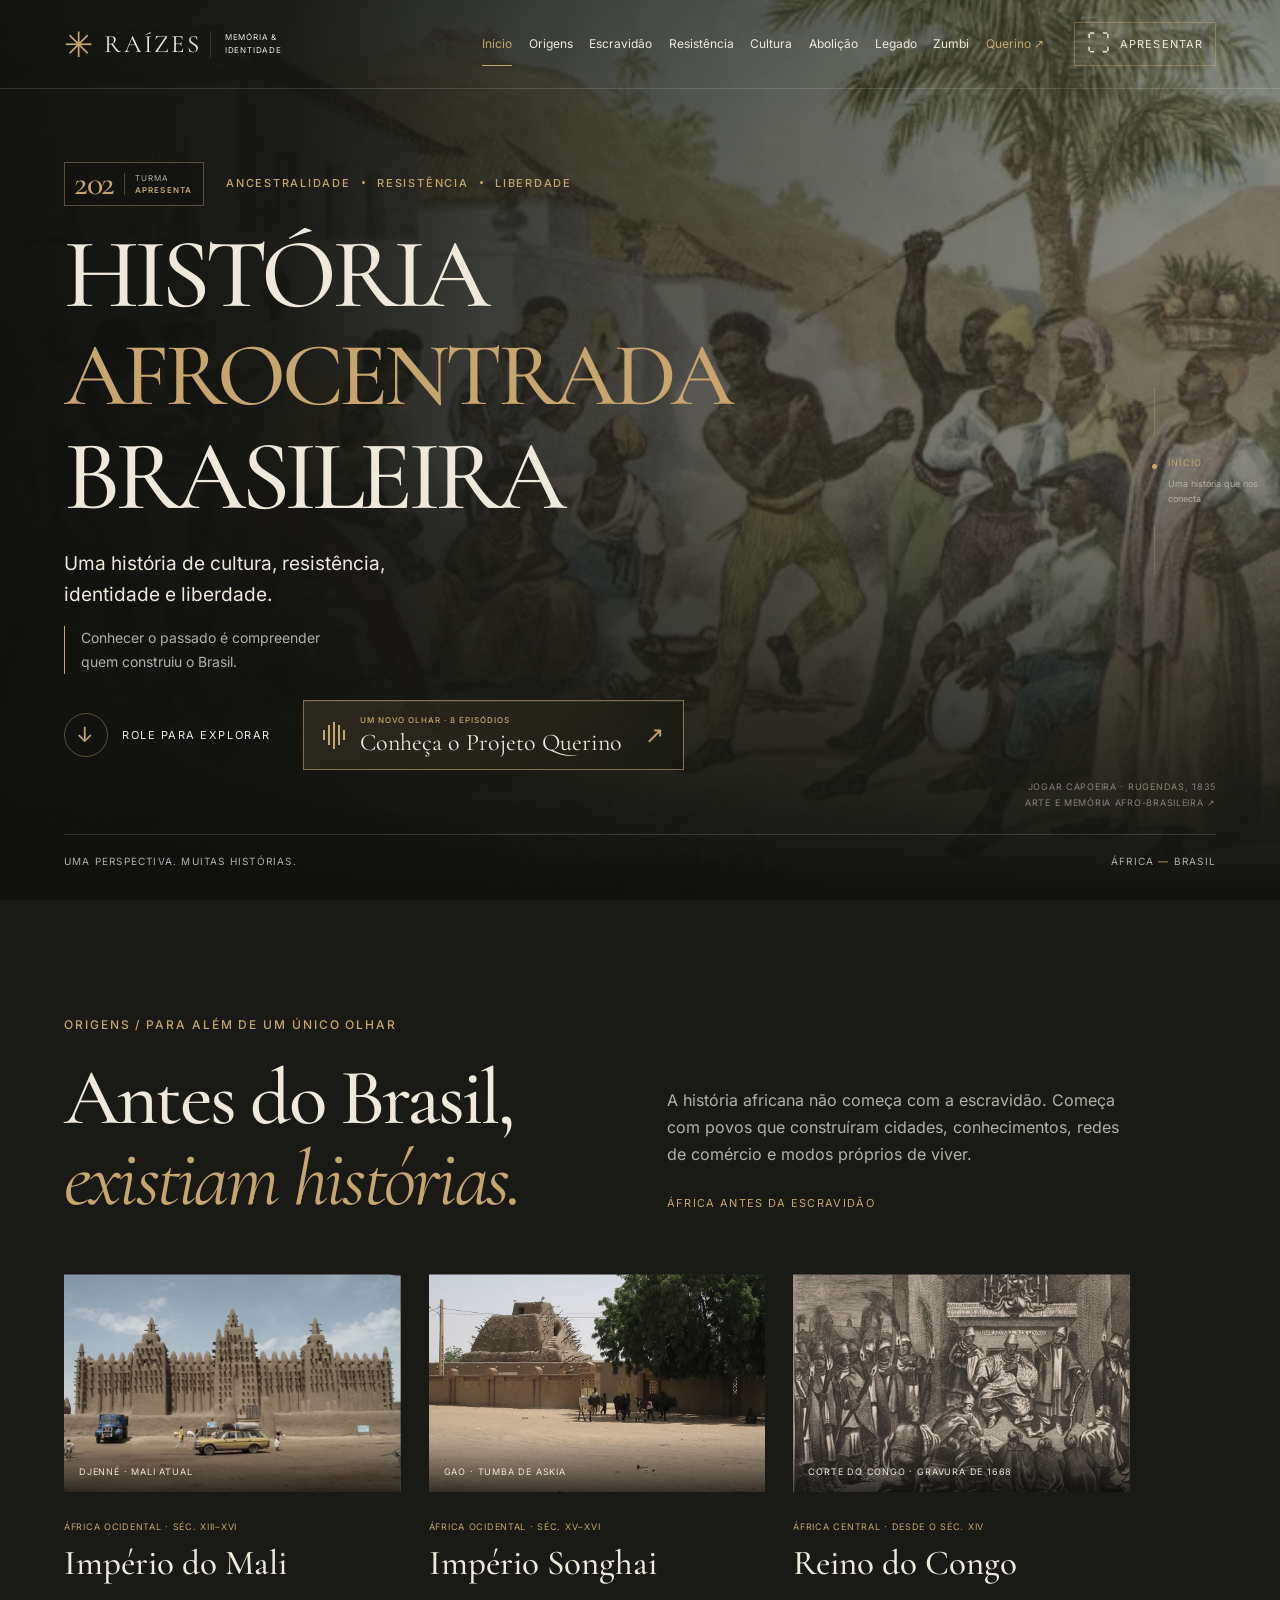
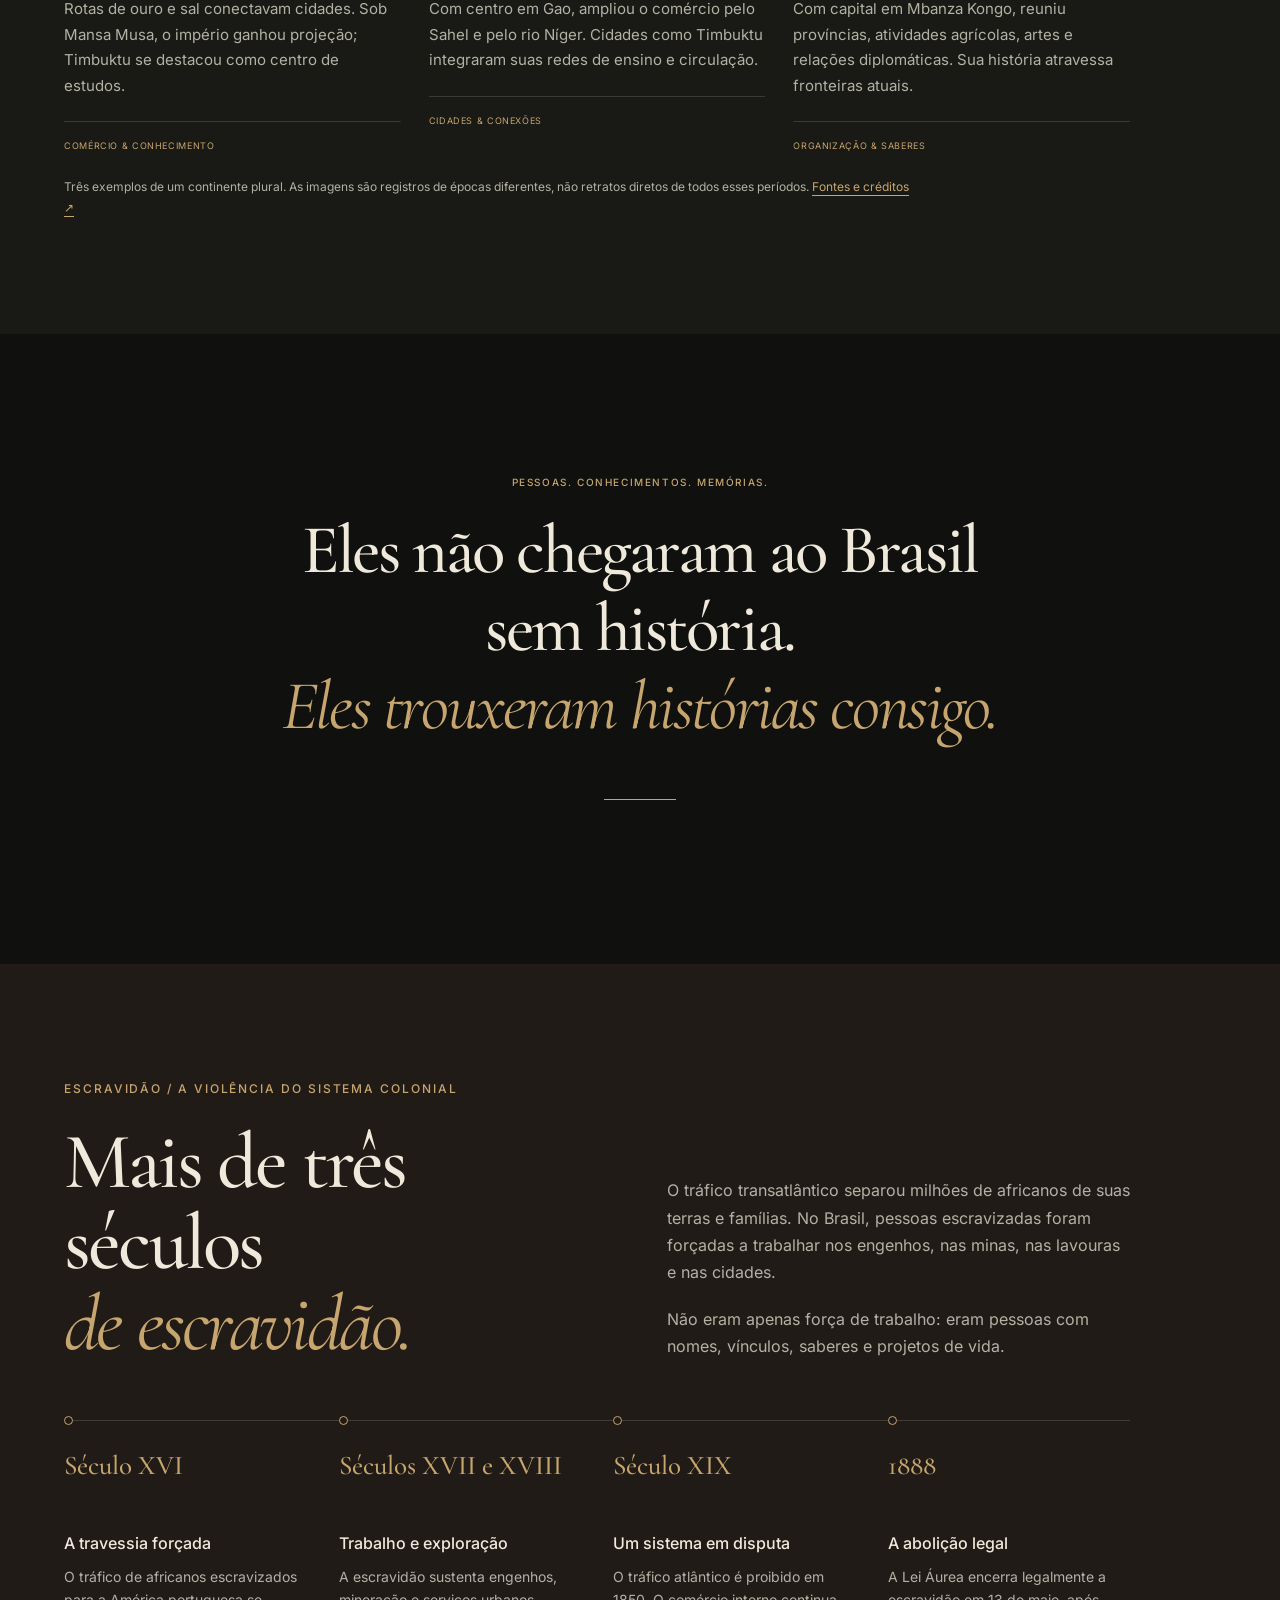
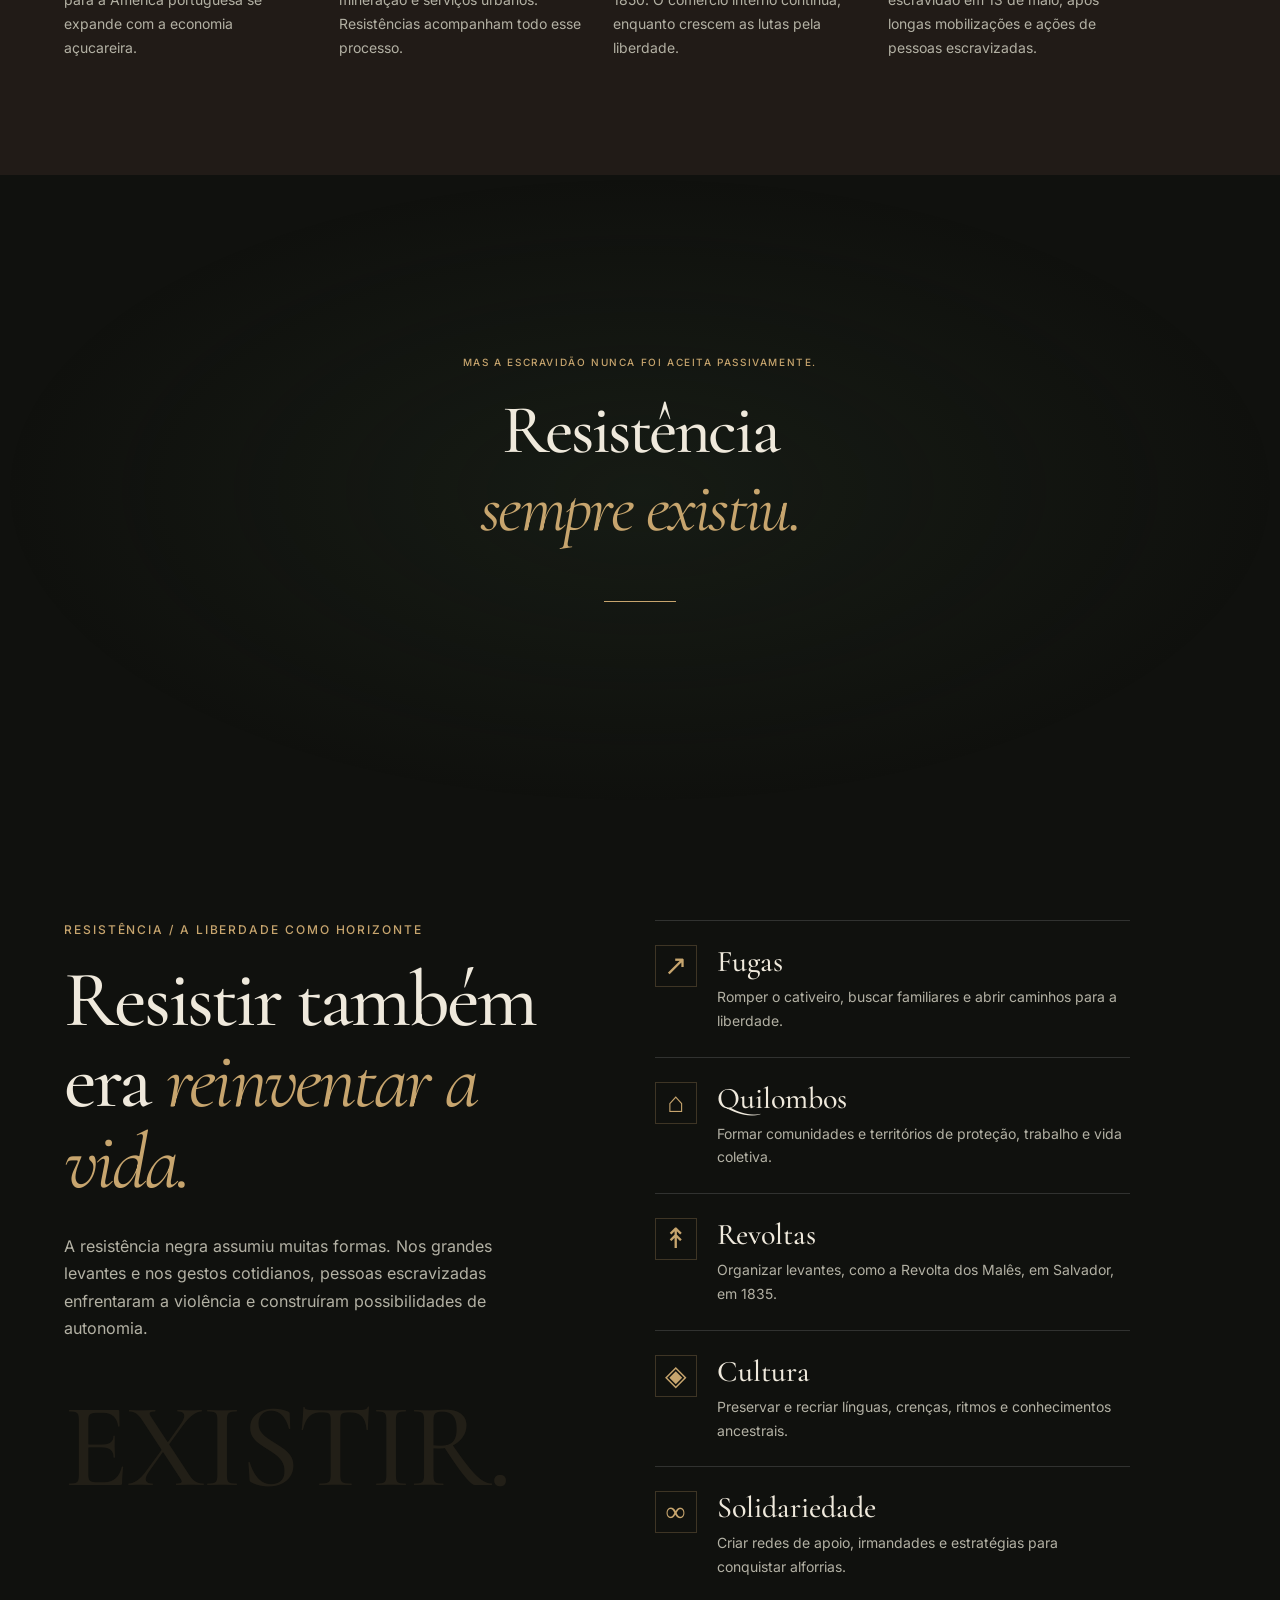
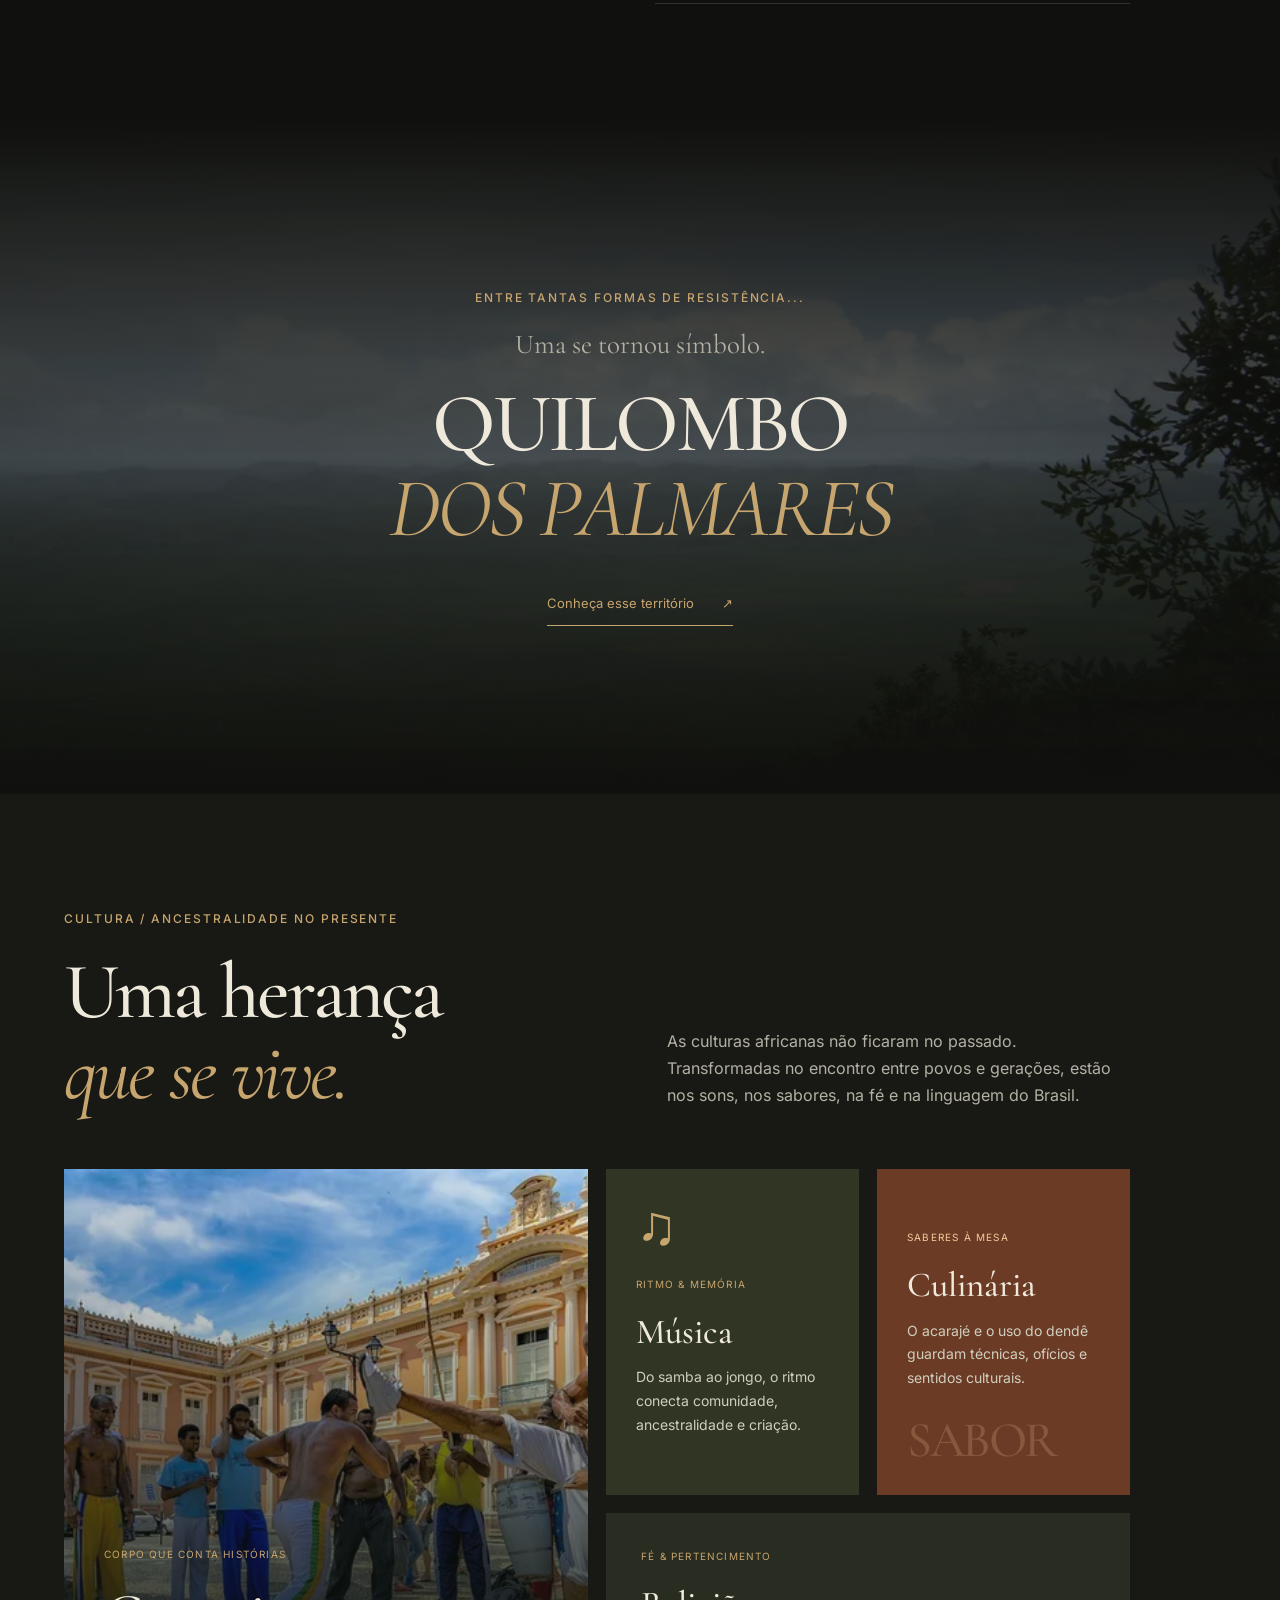
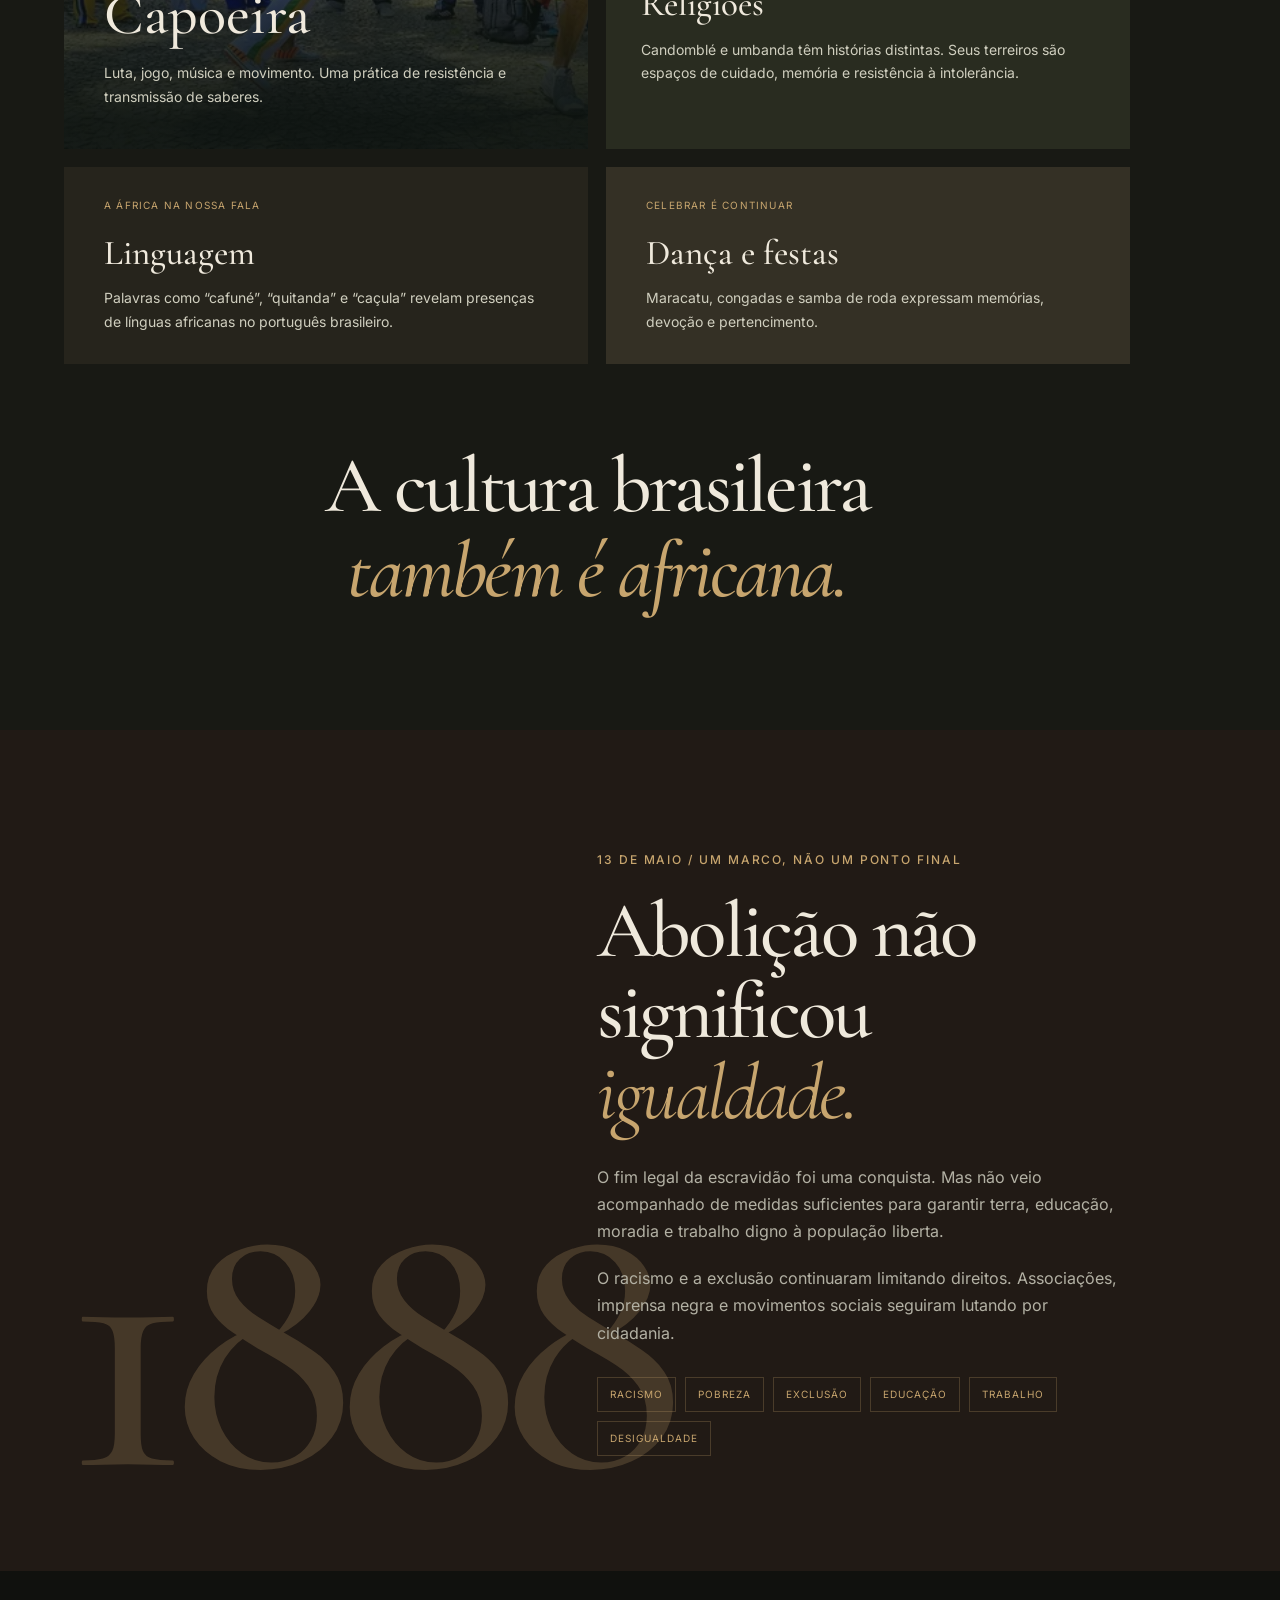
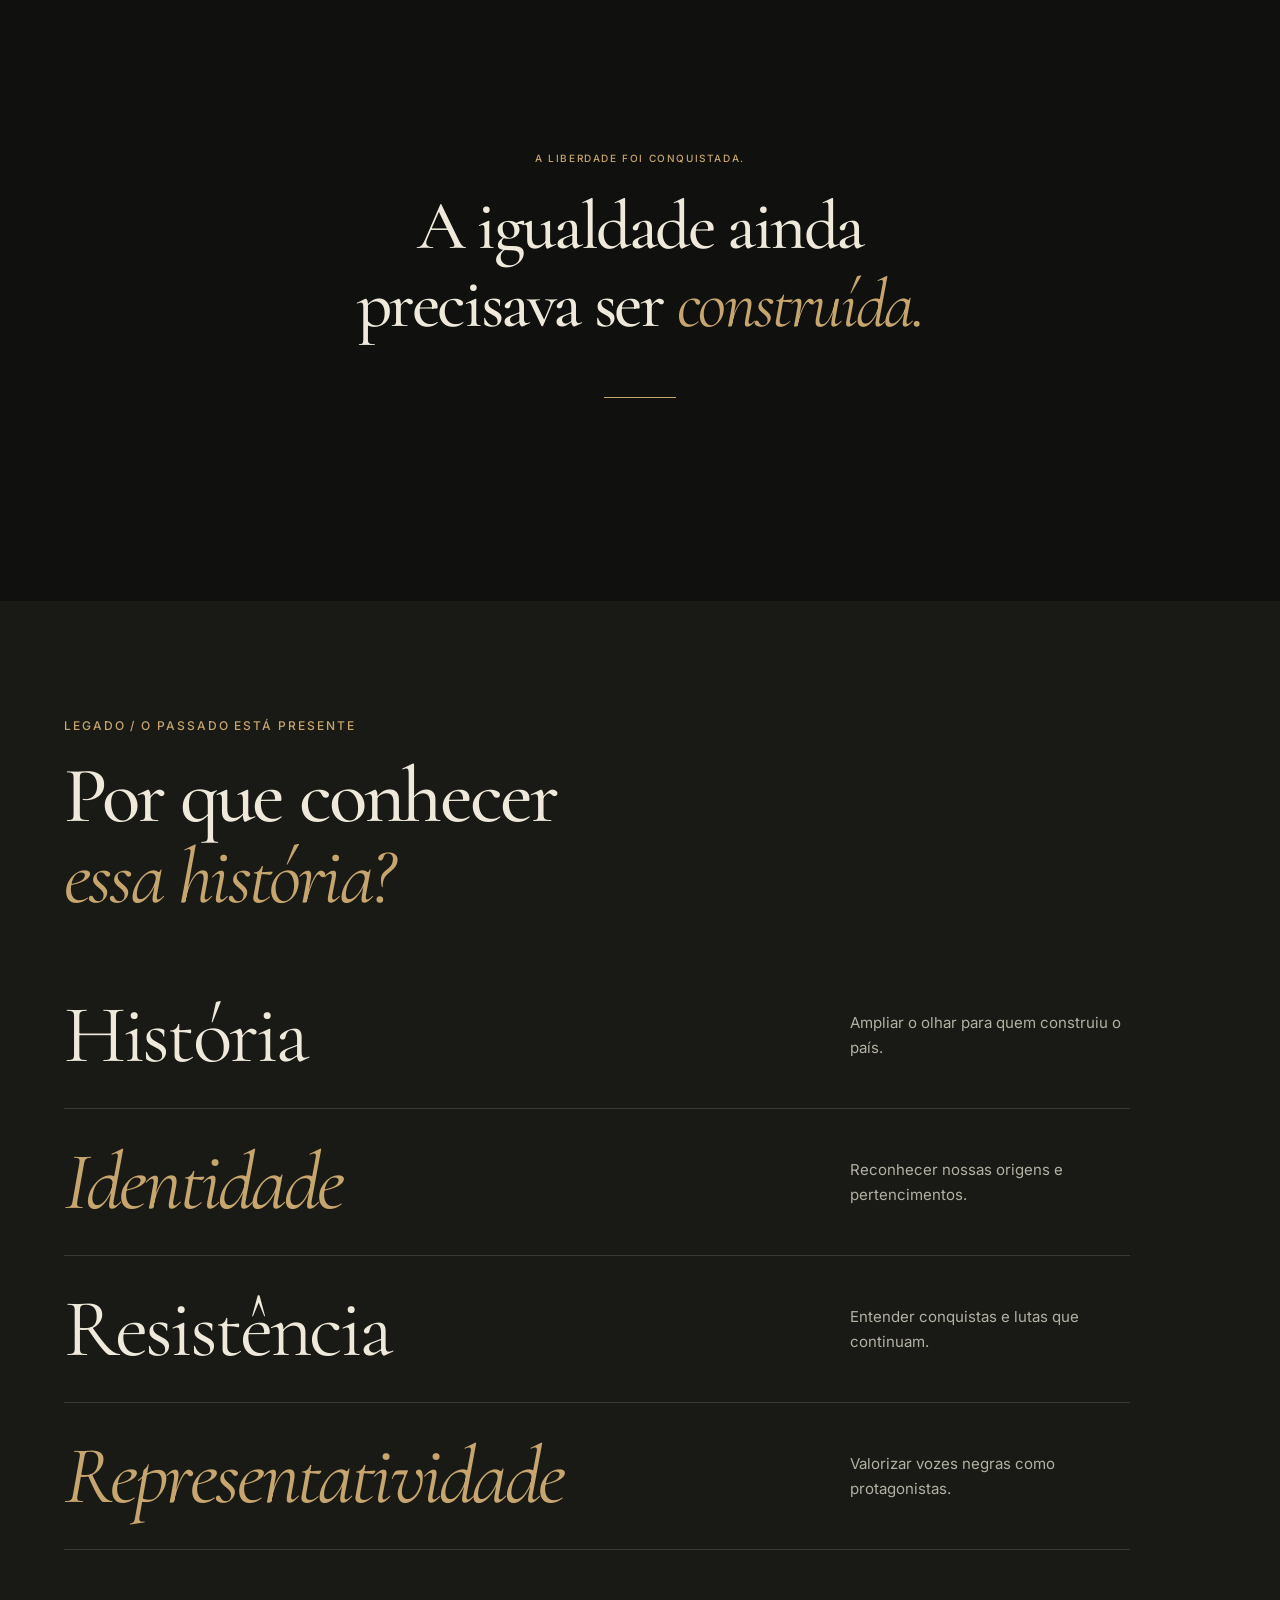
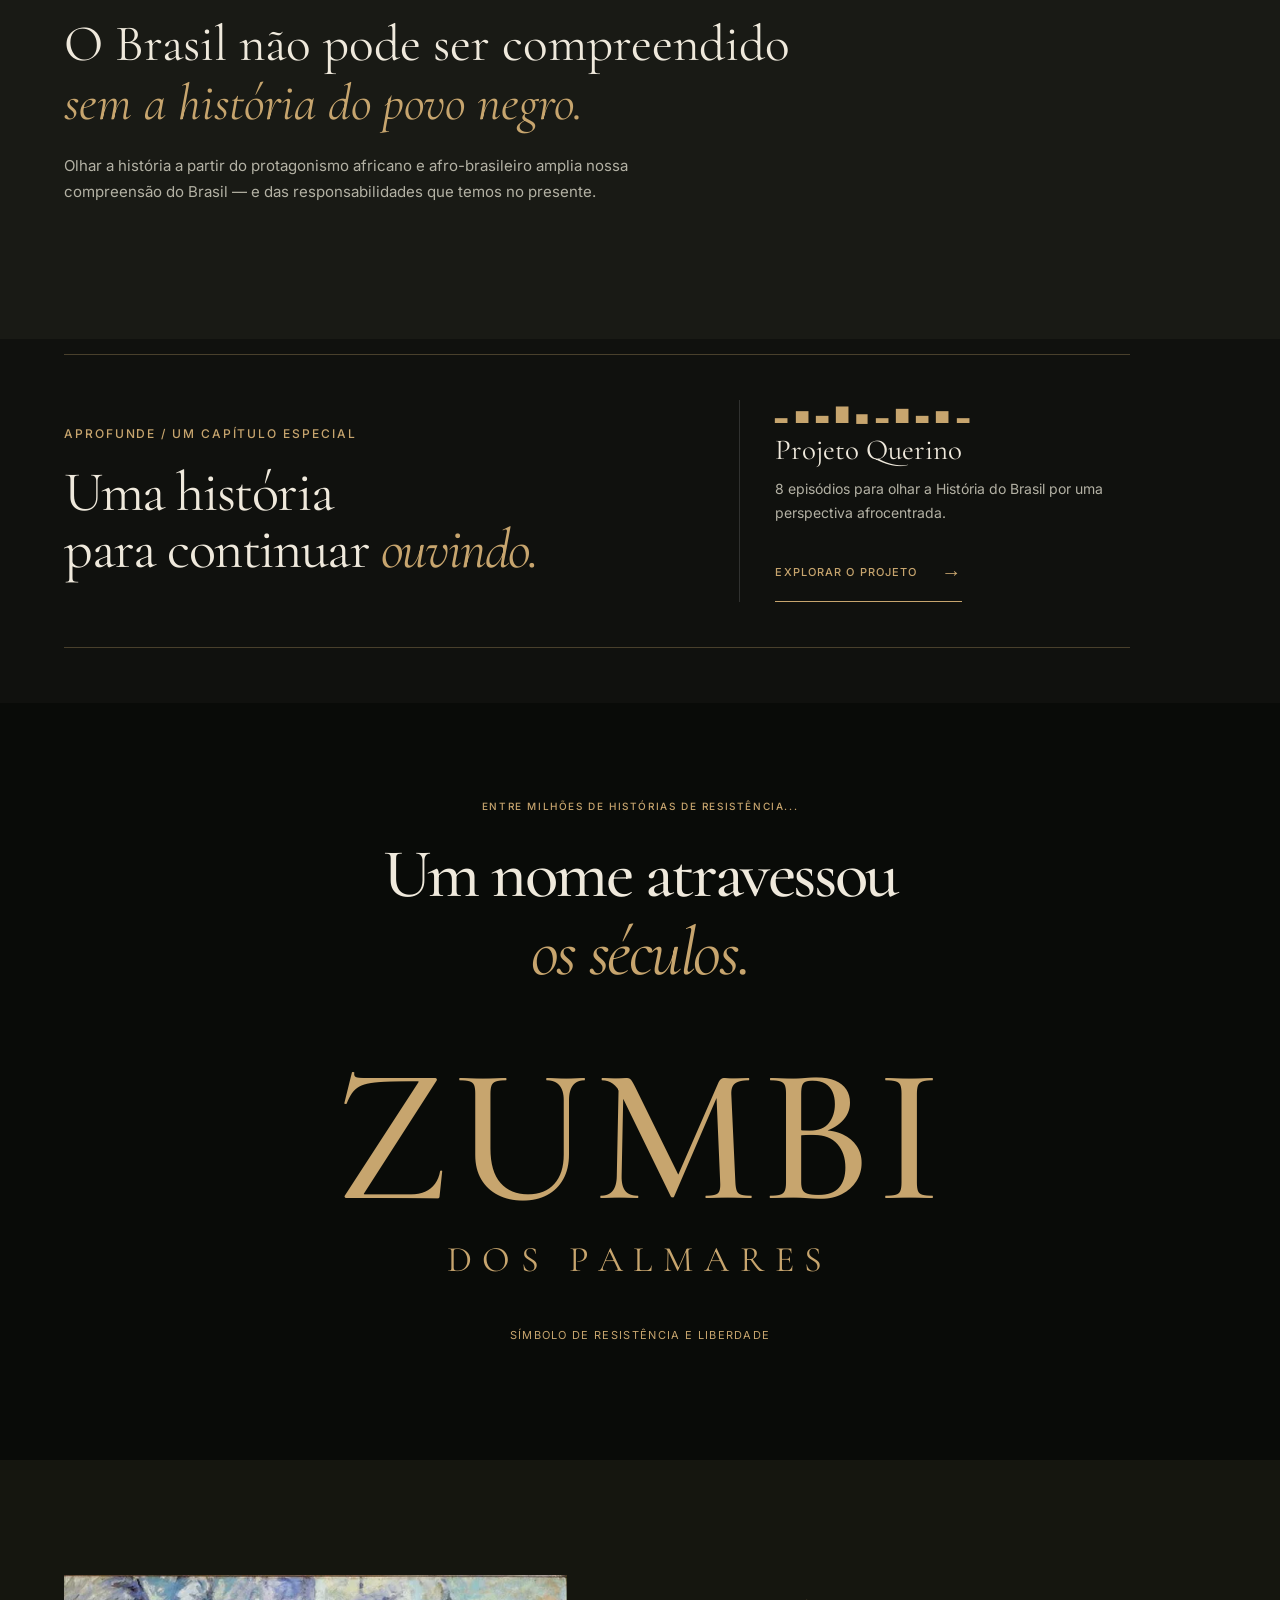
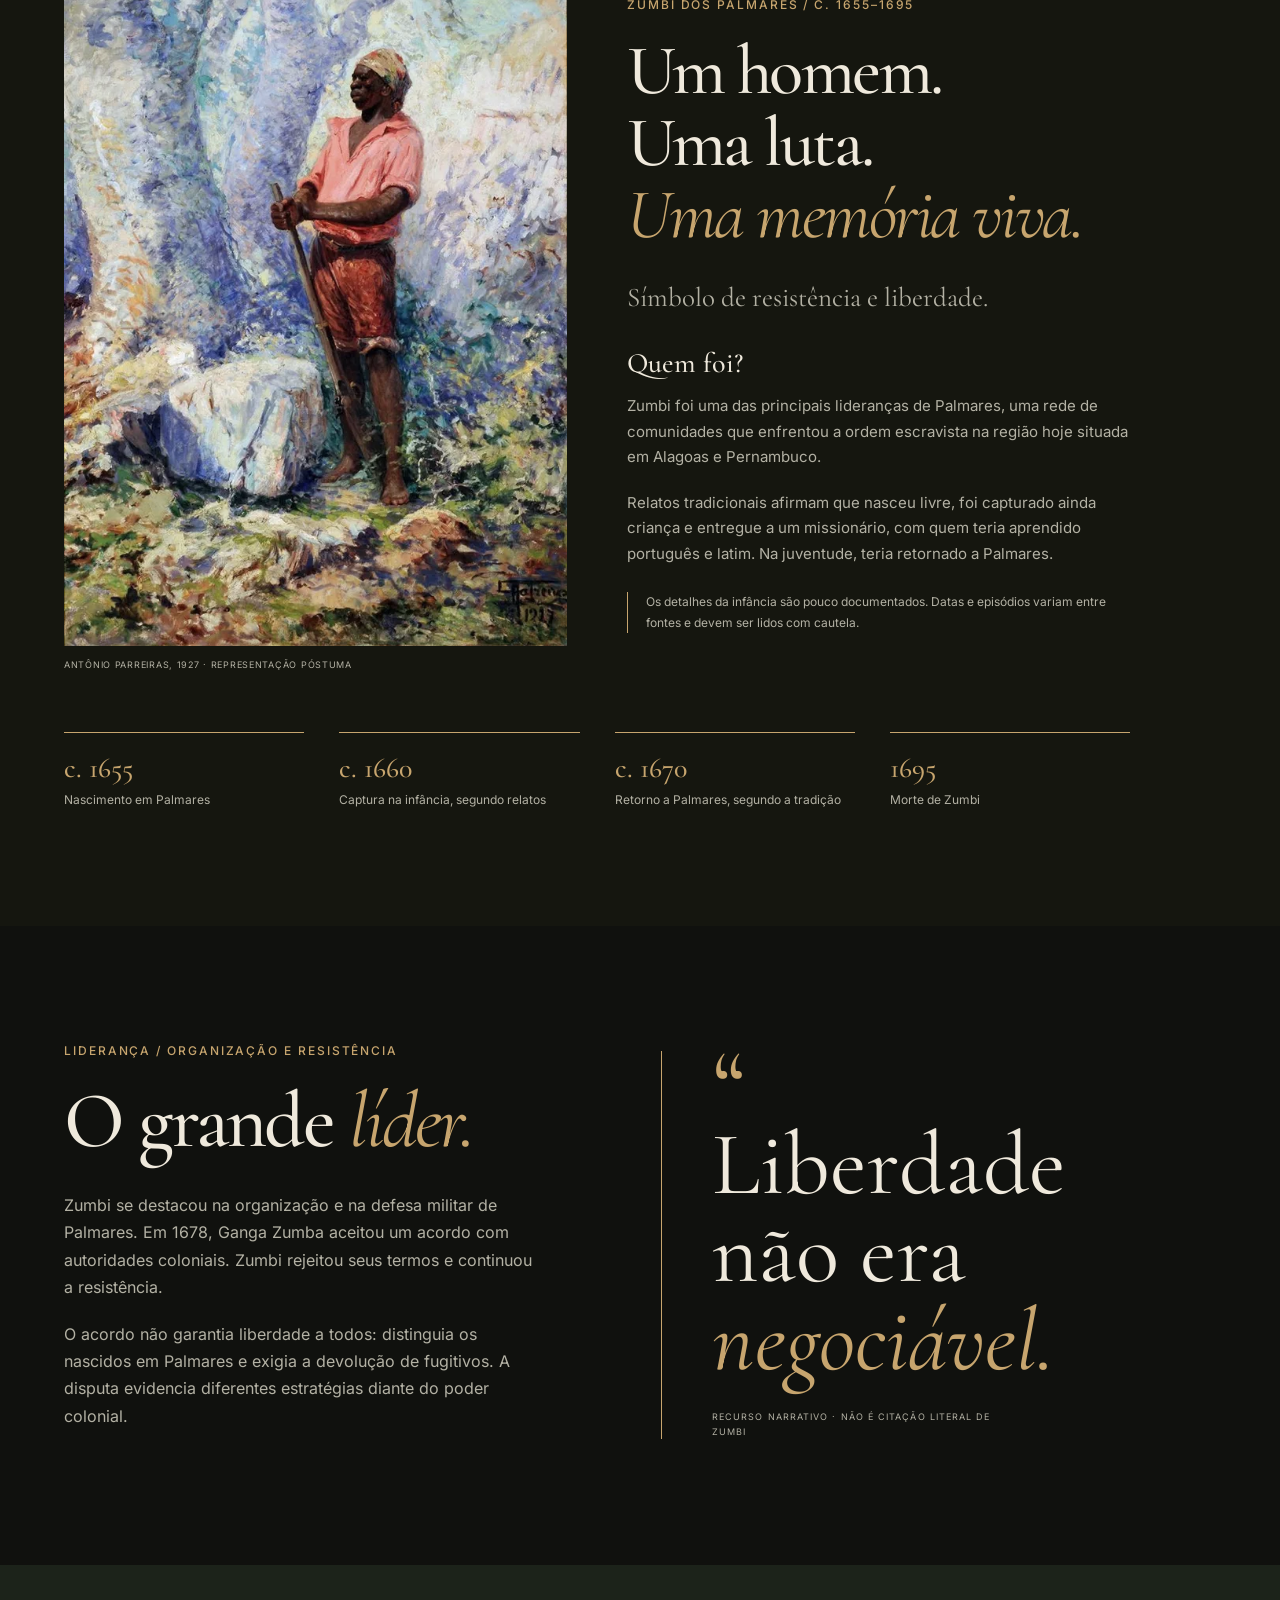
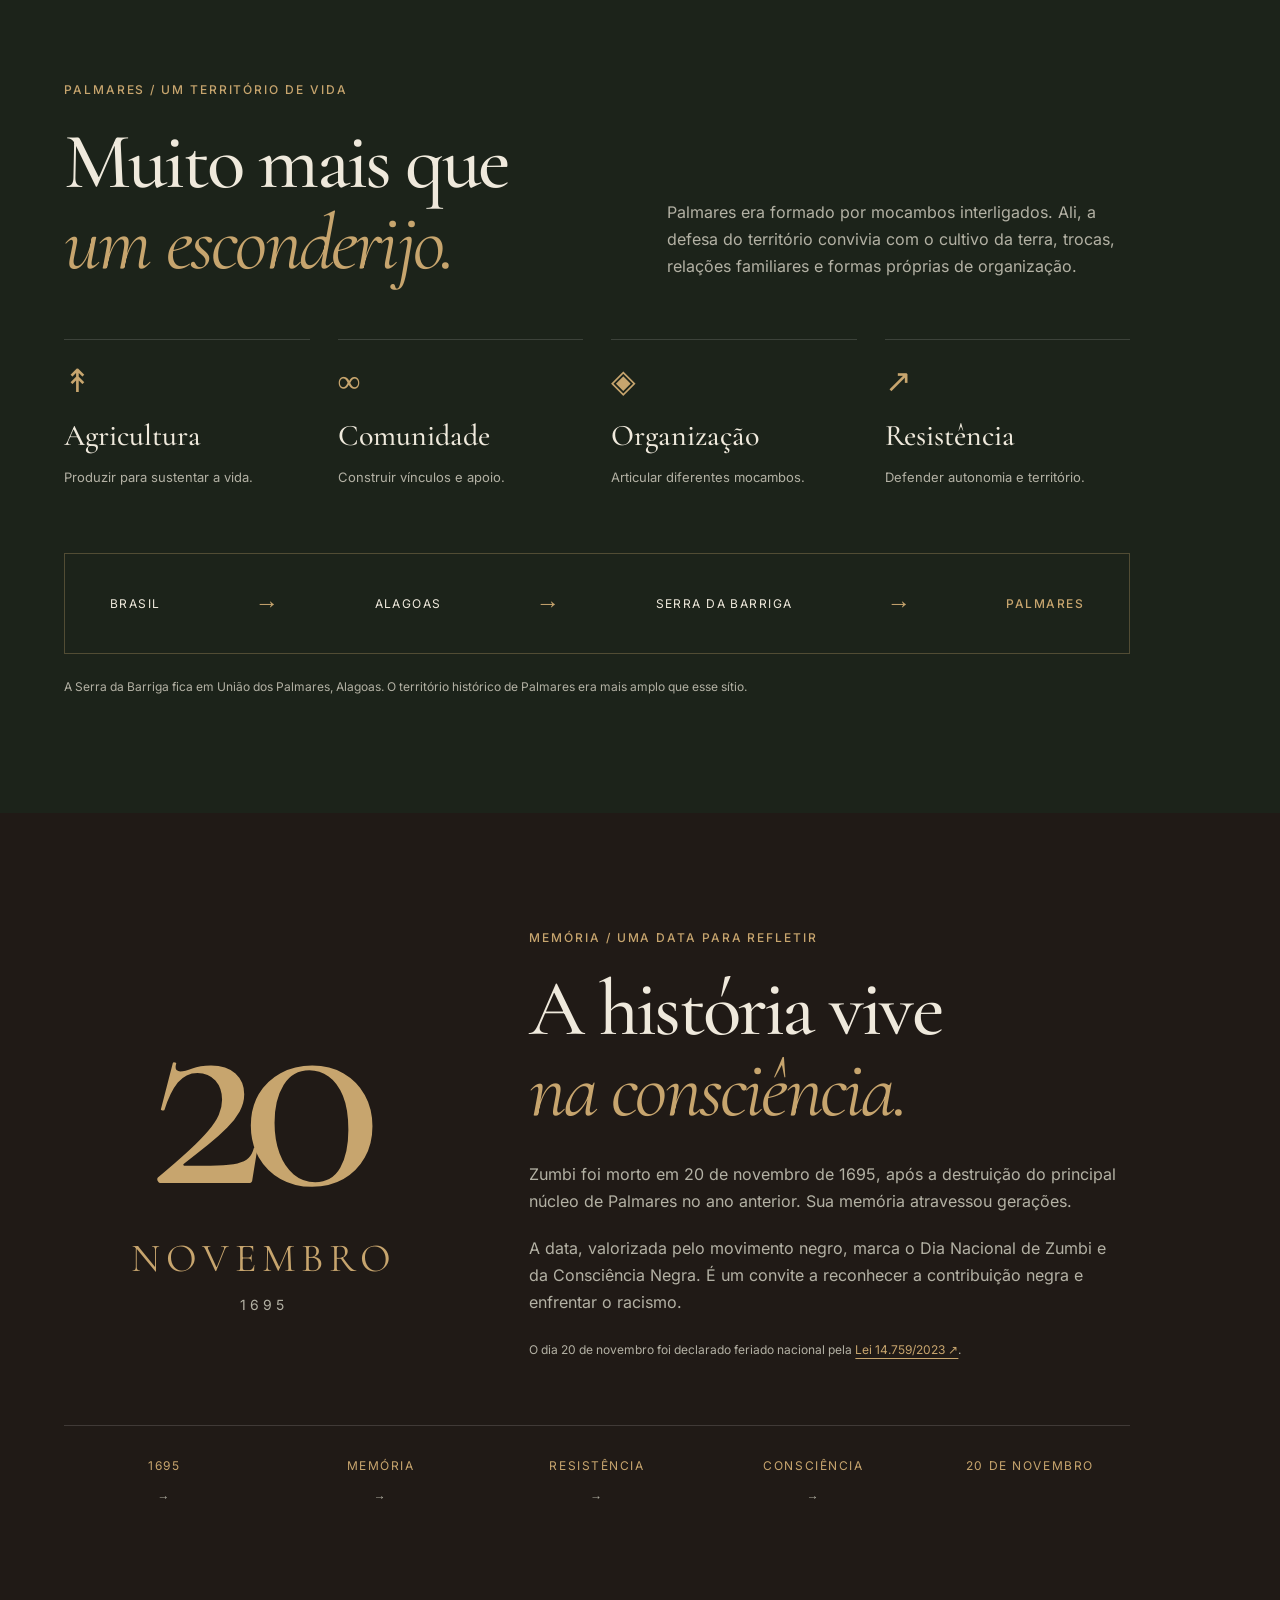
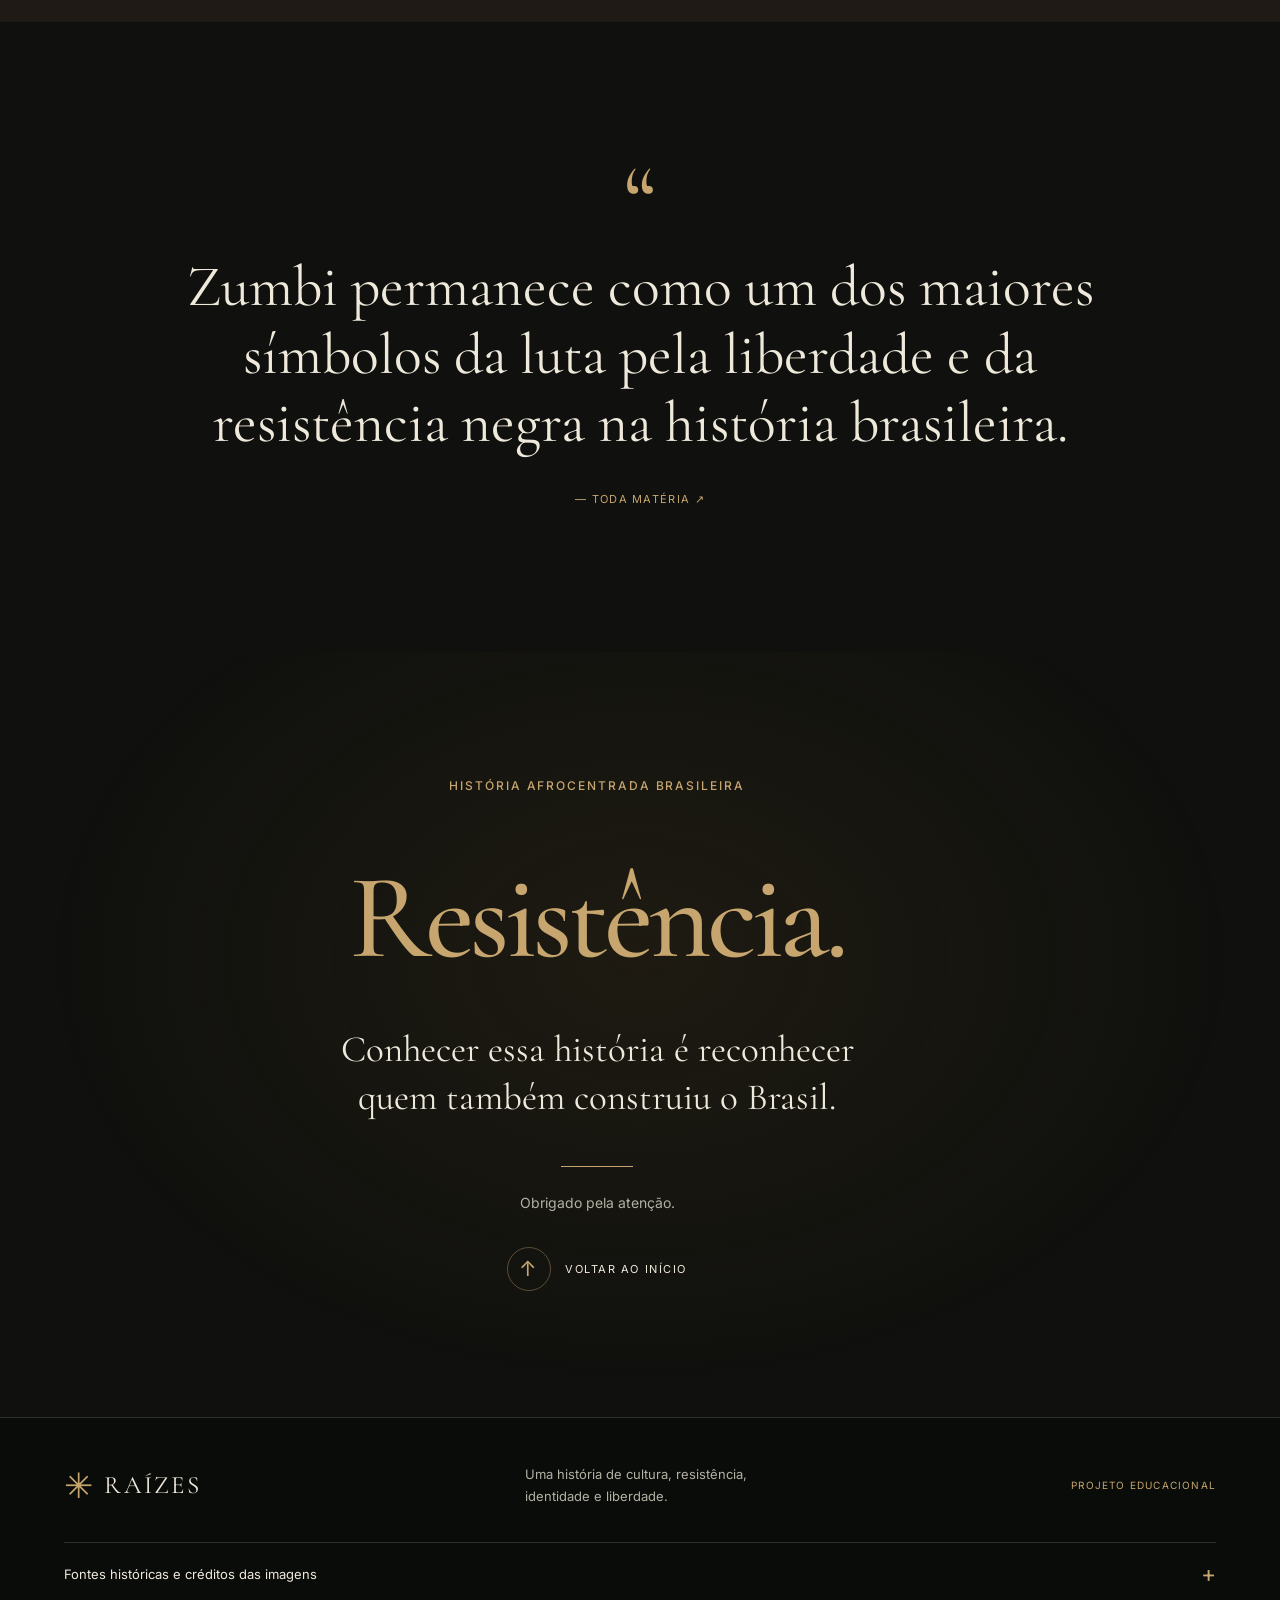
==== commit 643f379d: "Destaca acesso ao Querino na abertura" ====
--- a/index.html
+++ b/index.html
@@ -128,8 +128,15 @@
           </h1>
           <p class="hero-subtitle">Uma história de cultura, resistência,<br class="desktop-break"> identidade e liberdade.</p>
           <p class="hero-note">Conhecer o passado é compreender<br> quem construiu o Brasil.</p>
-          <a class="explore" href="#origens">
-            <span class="circle-arrow" aria-hidden="true">↓</span> ROLE PARA EXPLORAR</a>
+          <div class="hero-actions">
+            <a class="explore" href="#origens">
+              <span class="circle-arrow" aria-hidden="true">↓</span> ROLE PARA EXPLORAR</a>
+            <a class="querino-hero-button" href="./querino.html" data-page-transition="querino" aria-label="Conhecer o Projeto Querino — 8 episódios">
+              <span class="querino-button-wave" aria-hidden="true"><i></i><i></i><i></i><i></i><i></i></span>
+              <span class="querino-button-copy"><small>UM NOVO OLHAR · 8 EPISÓDIOS</small><strong>Conheça o Projeto Querino</strong></span>
+              <span class="querino-button-arrow" aria-hidden="true">↗</span>
+            </a>
+          </div>
         </div>
         <div class="hero-bottom">
           <span>UMA PERSPECTIVA. MUITAS HISTÓRIAS.</span>
--- a/css/querino-bridge.css
+++ b/css/querino-bridge.css
@@ -2,6 +2,29 @@
 @view-transition { navigation: auto; }
 ::view-transition-old(root), ::view-transition-new(root) { animation-duration: .22s; }
 .querino-nav { color: var(--gold); white-space: nowrap; }
+.hero-actions { display: flex; flex-wrap: wrap; align-items: center; gap: 22px 32px; margin-top: 26px; }
+.hero .hero-actions .explore { margin: 0; }
+.querino-hero-button { display: inline-flex; align-items: center; gap: 15px; min-height: 70px; max-width: 100%; padding: 13px 19px; border: 1px solid #c7a56e99; background: linear-gradient(120deg, #c7a56e20, #171810e8); color: var(--text); box-shadow: inset 0 1px 0 #ebd4a917; transition: border-color .25s, background .25s, transform .25s, box-shadow .25s; }
+.querino-button-copy { display: flex; flex-direction: column; gap: 4px; }
+.querino-button-copy small { font: 500 8px/1.5 var(--sans); letter-spacing: .12em; color: var(--gold); }
+.querino-button-copy strong { font: 400 24px/1.1 var(--serif); }
+.querino-button-wave { display: flex; align-items: center; gap: 3px; height: 27px; flex-shrink: 0; }
+.querino-button-wave i { display: block; width: 2px; height: 10px; background: var(--gold); }
+.querino-button-wave i:nth-child(2), .querino-button-wave i:nth-child(4) { height: 20px; }
+.querino-button-wave i:nth-child(3) { height: 27px; }
+.querino-button-arrow { color: var(--gold); font-size: 23px; margin-left: 8px; transition: transform .25s; }
+.querino-hero-button:focus-visible { outline: 2px solid var(--gold); outline-offset: 5px; }
+@media (hover: hover) {
+  .querino-hero-button:hover { border-color: var(--gold); background: #c7a56e25; transform: translateY(-2px); box-shadow: 0 6px 22px #0003; }
+  .querino-hero-button:hover .querino-button-arrow { transform: translate(2px, -2px); }
+}
+@media (max-width: 599px) {
+  .hero-actions { align-items: flex-start; flex-direction: column; gap: 19px; }
+  .querino-hero-button { padding: 12px 14px; gap: 12px; }
+  .querino-button-copy strong { font-size: 22px; }
+  .querino-button-copy small { font-size: 7px; }
+  .querino-button-arrow { margin-left: 0; }
+}
 .querino-callout { padding: 15px var(--side) 55px; scroll-margin-top: 25px; }
 .querino-callout-inner { border-block: 1px solid #c7a56e50; padding: 36px 0; display: grid; gap: 30px; }
 .querino-callout h2 { margin: 12px 0 0; font: 400 clamp(38px, 4.4vw, 70px)/1.02 var(--serif); letter-spacing: -.025em; }
@@ -41,4 +64,5 @@
   ::view-transition-old(root), ::view-transition-new(root) { animation: none; }
   .page-curtain, .page-curtain *, .page-curtain::before { animation: none; }
   .q-link span { transition: none; }
+  .querino-hero-button, .querino-button-arrow { transition: none; transform: none !important; }
 }
